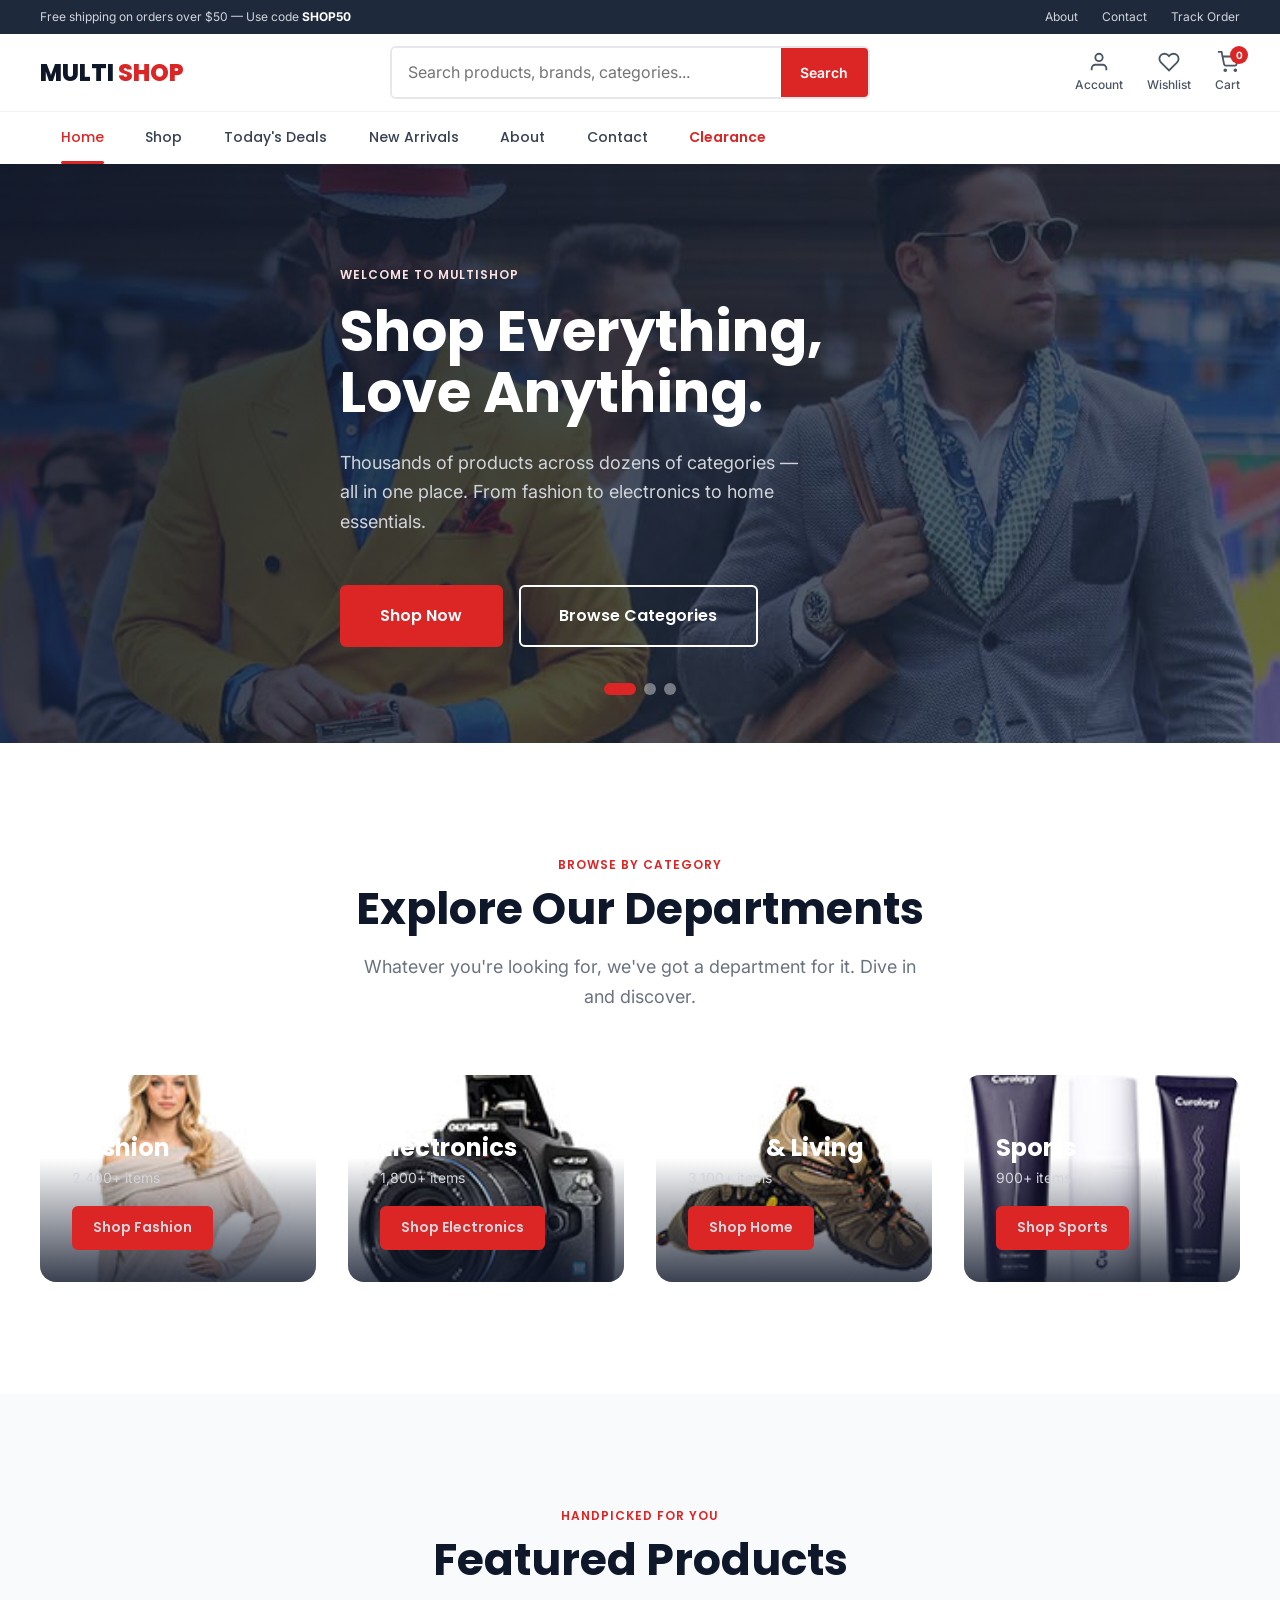
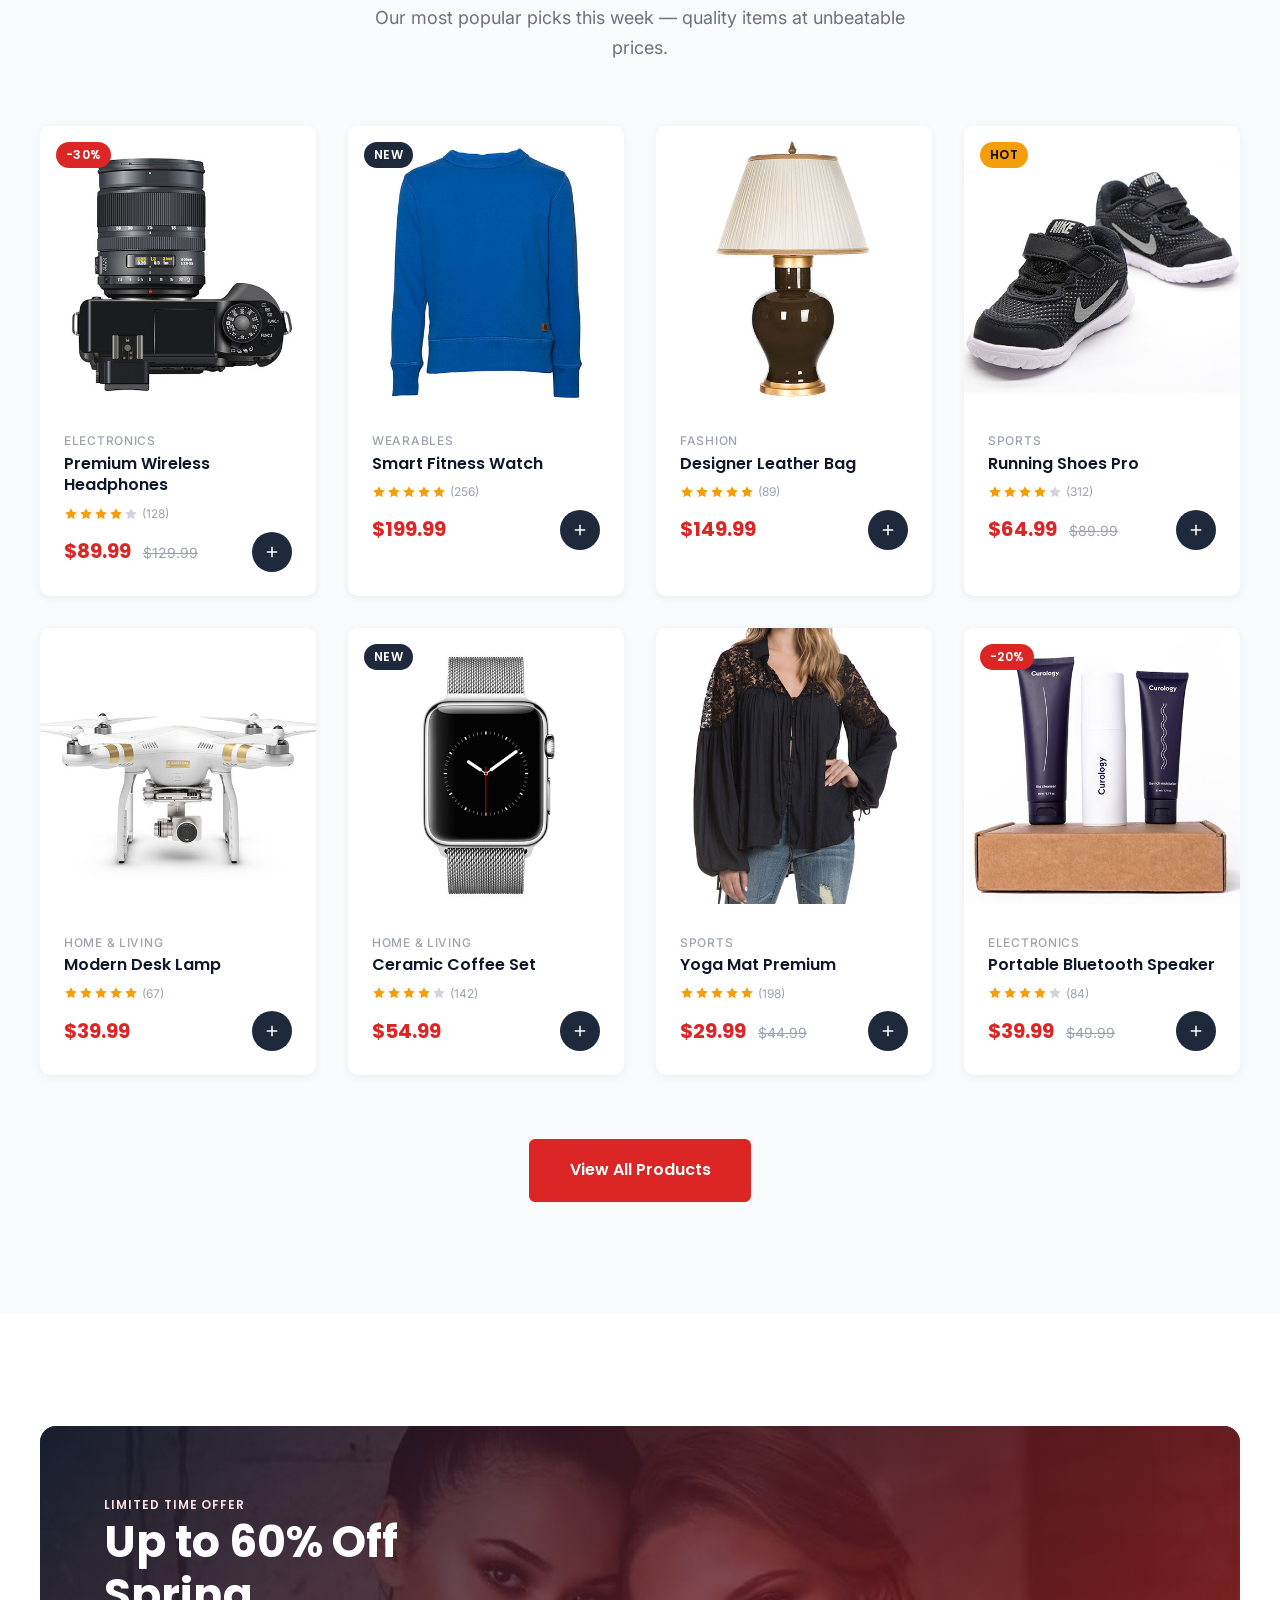
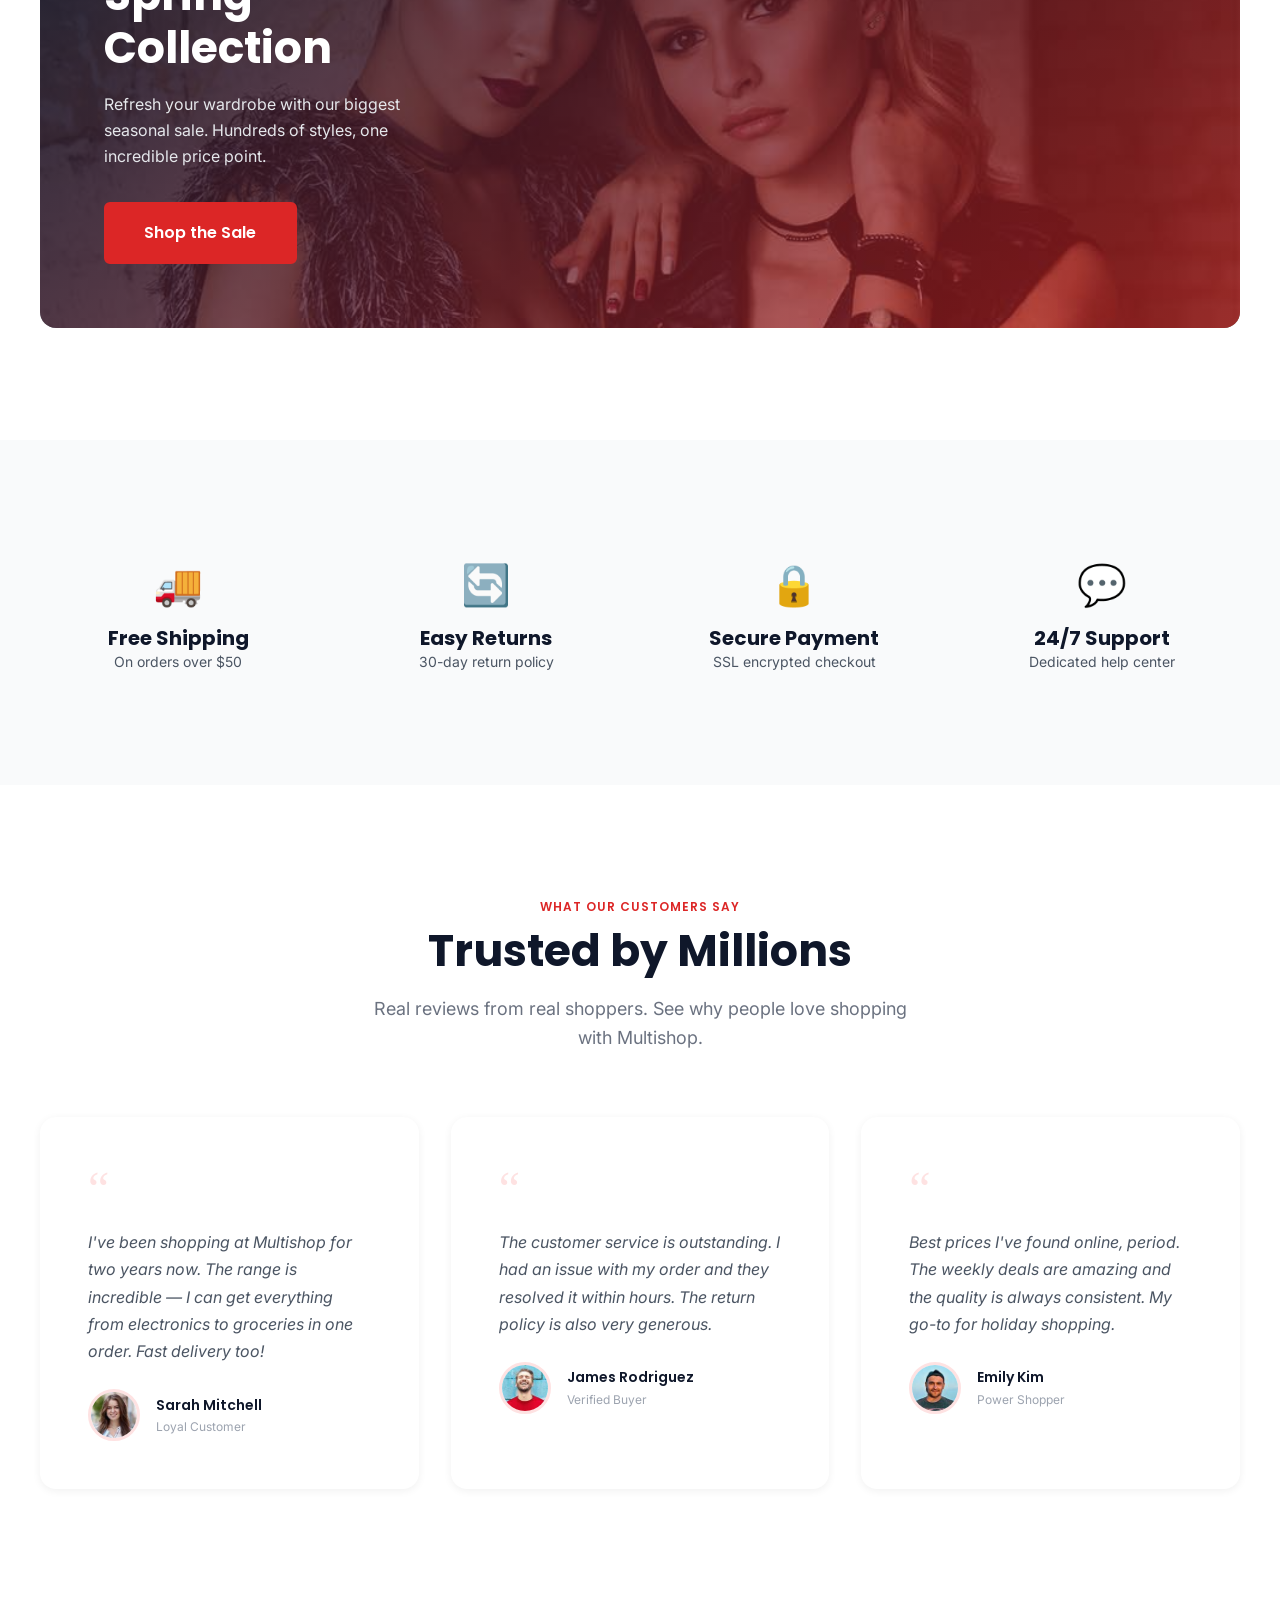
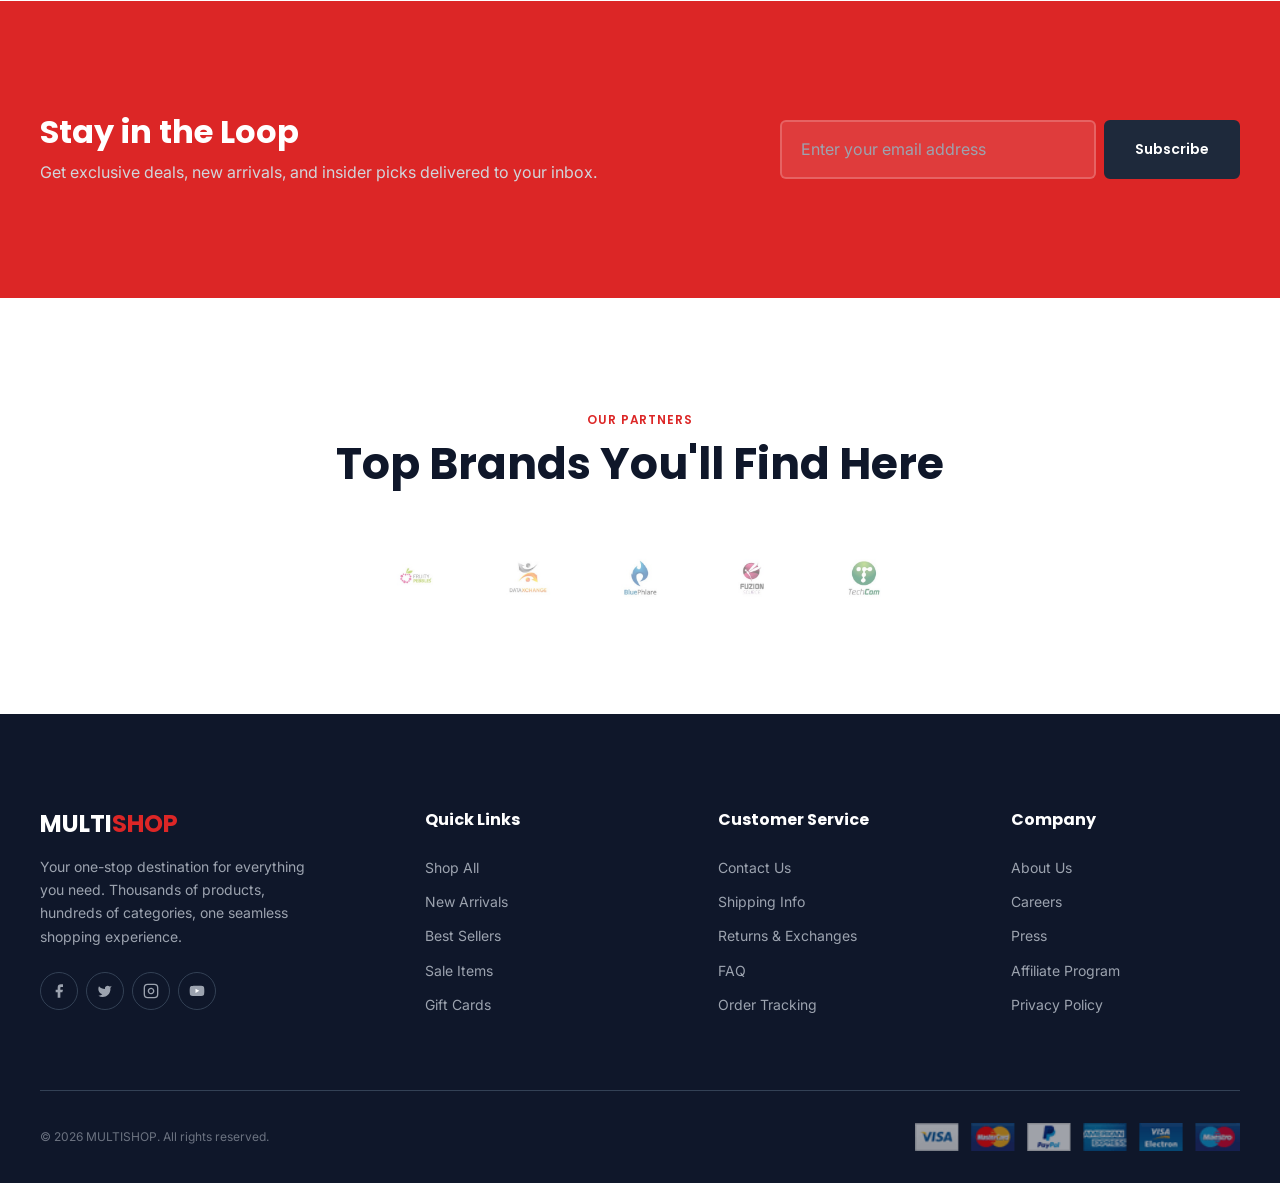
==== index.html @ 2b7fffec "Initial redesign: Multi Store Version: v1.0.0 Folder: multi-store-html-template" ====
<!DOCTYPE html>
<html lang="en">
<head>
  <meta charset="UTF-8">
  <meta name="viewport" content="width=device-width, initial-scale=1.0">
  <meta name="description" content="MULTISHOP — Multi-category online store. Shop everything from fashion to electronics to home goods. Free shipping on orders over $50.">
  <title>MULTISHOP — Shop Everything, Love Anything</title>
  <link rel="stylesheet" href="assets/css/style.css">
</head>
<body>

<!-- ==================== HEADER ==================== -->
<header class="header">
  <div class="header__top">
    <div class="container">
      <span>Free shipping on orders over $50 &mdash; Use code <strong style="color:#fff">SHOP50</strong></span>
      <div class="header__top-links">
        <a href="about.html">About</a>
        <a href="contact.html">Contact</a>
        <a href="#">Track Order</a>
      </div>
    </div>
  </div>
  <div class="header__main">
    <div class="container">
      <button class="navbar__toggle" aria-label="Toggle navigation">
        <span></span><span></span><span></span>
      </button>
      <a href="index.html" class="header__logo">MULTI<span>SHOP</span></a>
      <form class="header__search" action="#" method="get" role="search">
        <input type="search" placeholder="Search products, brands, categories..." aria-label="Search">
        <button type="submit">Search</button>
      </form>
      <div class="header__actions">
        <a href="#" class="header__action" aria-label="Account">
          <svg viewBox="0 0 24 24" fill="none" stroke="currentColor" stroke-width="2"><path d="M20 21v-2a4 4 0 0 0-4-4H8a4 4 0 0 0-4 4v2"/><circle cx="12" cy="7" r="4"/></svg>
          <span>Account</span>
        </a>
        <a href="#" class="header__action" aria-label="Wishlist">
          <svg viewBox="0 0 24 24" fill="none" stroke="currentColor" stroke-width="2"><path d="M20.84 4.61a5.5 5.5 0 0 0-7.78 0L12 5.67l-1.06-1.06a5.5 5.5 0 0 0-7.78 7.78l1.06 1.06L12 21.23l7.78-7.78 1.06-1.06a5.5 5.5 0 0 0 0-7.78z"/></svg>
          <span>Wishlist</span>
        </a>
        <a href="#" class="header__action header__action--cart" aria-label="Cart">
          <svg viewBox="0 0 24 24" fill="none" stroke="currentColor" stroke-width="2"><circle cx="9" cy="21" r="1"/><circle cx="20" cy="21" r="1"/><path d="M1 1h4l2.68 13.39a2 2 0 0 0 2 1.61h9.72a2 2 0 0 0 2-1.61L23 6H6"/></svg>
          <span class="header__cart-count">0</span>
          <span>Cart</span>
        </a>
      </div>
    </div>
  </div>
  <nav class="navbar" aria-label="Main navigation">
    <div class="container">
      <a href="index.html" class="navbar__link active">Home</a>
      <a href="shop.html" class="navbar__link">Shop</a>
      <a href="shop.html" class="navbar__link" data-filter="deals">Today's Deals</a>
      <a href="shop.html" class="navbar__link" data-filter="new">New Arrivals</a>
      <a href="about.html" class="navbar__link">About</a>
      <a href="contact.html" class="navbar__link">Contact</a>
      <a href="#" class="navbar__link navbar__link--highlight">Clearance</a>
    </div>
  </nav>
</header>

<!-- ==================== HERO ==================== -->
<section class="hero">
  <!-- Slide 1 -->
  <div class="hero__slide">
    <div class="hero__bg" style="background-image:url('assets/img/carousel-1.jpg')"></div>
    <div class="hero__overlay"></div>
    <div class="hero__content container">
      <span class="label">Welcome to Multishop</span>
      <h1>Shop Everything,<br>Love Anything.</h1>
      <p>Thousands of products across dozens of categories — all in one place. From fashion to electronics to home essentials.</p>
      <div class="hero__btns">
        <a href="shop.html" class="btn btn--primary btn--lg">Shop Now</a>
        <a href="#categories" class="btn btn--outline btn--lg">Browse Categories</a>
      </div>
    </div>
  </div>
  <!-- Slide 2 -->
  <div class="hero__slide" style="display:none">
    <div class="hero__bg" style="background-image:url('assets/img/carousel-2.jpg')"></div>
    <div class="hero__overlay"></div>
    <div class="hero__content container">
      <span class="label">New Season Arrivals</span>
      <h1>Up to 50% Off<br>Top Brands</h1>
      <p>Discover incredible deals on thousands of items. Limited time — don't miss out.</p>
      <div class="hero__btns">
        <a href="shop.html" class="btn btn--primary btn--lg">Shop the Sale</a>
        <a href="shop.html" class="btn btn--outline btn--lg">All Deals</a>
      </div>
    </div>
  </div>
  <!-- Slide 3 -->
  <div class="hero__slide" style="display:none">
    <div class="hero__bg" style="background-image:url('assets/img/carousel-3.jpg')"></div>
    <div class="hero__overlay"></div>
    <div class="hero__content container">
      <span class="label">Everyday Low Prices</span>
      <h1>Quality You Trust,<br>Prices You'll Love</h1>
      <p>From groceries to gadgets — we've got everything your family needs, at prices that make sense.</p>
      <div class="hero__btns">
        <a href="shop.html" class="btn btn--primary btn--lg">Explore All</a>
        <a href="#featured" class="btn btn--outline btn--lg">Featured Picks</a>
      </div>
    </div>
  </div>
  <div class="hero__indicators">
    <button class="hero__dot active" aria-label="Slide 1"></button>
    <button class="hero__dot" aria-label="Slide 2"></button>
    <button class="hero__dot" aria-label="Slide 3"></button>
  </div>
</section>

<!-- ==================== CATEGORIES ==================== -->
<section class="section" id="categories">
  <div class="container">
    <div class="section-title reveal">
      <span class="label">Browse by Category</span>
      <h2>Explore Our Departments</h2>
      <p>Whatever you're looking for, we've got a department for it. Dive in and discover.</p>
    </div>
    <div class="grid grid-4 reveal-stagger">
      <a href="shop.html" class="category-card reveal">
        <img src="assets/img/cat-1.jpg" alt="Fashion & Apparel" loading="lazy">
        <div class="category-card__overlay">
          <h3>Fashion</h3>
          <span>2,400+ items</span>
          <span class="btn btn--sm btn--primary">Shop Fashion</span>
        </div>
      </a>
      <a href="shop.html" class="category-card reveal">
        <img src="assets/img/cat-2.jpg" alt="Electronics & Gadgets" loading="lazy">
        <div class="category-card__overlay">
          <h3>Electronics</h3>
          <span>1,800+ items</span>
          <span class="btn btn--sm btn--primary">Shop Electronics</span>
        </div>
      </a>
      <a href="shop.html" class="category-card reveal">
        <img src="assets/img/cat-3.jpg" alt="Home & Living" loading="lazy">
        <div class="category-card__overlay">
          <h3>Home & Living</h3>
          <span>3,100+ items</span>
          <span class="btn btn--sm btn--primary">Shop Home</span>
        </div>
      </a>
      <a href="shop.html" class="category-card reveal">
        <img src="assets/img/cat-4.jpg" alt="Sports & Outdoors" loading="lazy">
        <div class="category-card__overlay">
          <h3>Sports</h3>
          <span>900+ items</span>
          <span class="btn btn--sm btn--primary">Shop Sports</span>
        </div>
      </a>
    </div>
  </div>
</section>

<!-- ==================== FEATURED PRODUCTS ==================== -->
<section class="section section--gray" id="featured">
  <div class="container">
    <div class="section-title reveal">
      <span class="label">Handpicked for You</span>
      <h2>Featured Products</h2>
      <p>Our most popular picks this week — quality items at unbeatable prices.</p>
    </div>
    <div class="grid grid-4 reveal-stagger">

      <!-- Product 1 -->
      <div class="product-card reveal">
        <div class="product-card__img">
          <img src="assets/img/product-1.jpg" alt="Premium Wireless Headphones" loading="lazy">
          <div class="product-card__badges">
            <span class="badge badge--sale">-30%</span>
          </div>
          <div class="product-card__actions">
            <button class="product-card__action-btn" aria-label="Add to wishlist">
              <svg viewBox="0 0 24 24" fill="none" stroke="currentColor" stroke-width="2"><path d="M20.84 4.61a5.5 5.5 0 0 0-7.78 0L12 5.67l-1.06-1.06a5.5 5.5 0 0 0-7.78 7.78l1.06 1.06L12 21.23l7.78-7.78 1.06-1.06a5.5 5.5 0 0 0 0-7.78z"/></svg>
            </button>
            <button class="product-card__action-btn" aria-label="Quick view">
              <svg viewBox="0 0 24 24" fill="none" stroke="currentColor" stroke-width="2"><path d="M1 12s4-8 11-8 11 8 11 8-4 8-11 8-11-8-11-8z"/><circle cx="12" cy="12" r="3"/></svg>
            </button>
          </div>
        </div>
        <div class="product-card__body">
          <span class="product-card__category">Electronics</span>
          <h5 class="product-card__title">Premium Wireless Headphones</h5>
          <div class="product-card__rating">
            <div class="product-card__stars">
              <svg viewBox="0 0 24 24"><polygon points="12 2 15.09 8.26 22 9.27 17 14.14 18.18 21.02 12 17.77 5.82 21.02 7 14.14 2 9.27 8.91 8.26 12 2"/></svg>
              <svg viewBox="0 0 24 24"><polygon points="12 2 15.09 8.26 22 9.27 17 14.14 18.18 21.02 12 17.77 5.82 21.02 7 14.14 2 9.27 8.91 8.26 12 2"/></svg>
              <svg viewBox="0 0 24 24"><polygon points="12 2 15.09 8.26 22 9.27 17 14.14 18.18 21.02 12 17.77 5.82 21.02 7 14.14 2 9.27 8.91 8.26 12 2"/></svg>
              <svg viewBox="0 0 24 24"><polygon points="12 2 15.09 8.26 22 9.27 17 14.14 18.18 21.02 12 17.77 5.82 21.02 7 14.14 2 9.27 8.91 8.26 12 2"/></svg>
              <svg class="empty" viewBox="0 0 24 24"><polygon points="12 2 15.09 8.26 22 9.27 17 14.14 18.18 21.02 12 17.77 5.82 21.02 7 14.14 2 9.27 8.91 8.26 12 2"/></svg>
            </div>
            <span class="product-card__review-count">(128)</span>
          </div>
          <div class="product-card__footer">
            <div>
              <span class="product-card__price">$89.99</span>
              <span class="product-card__price--old">$129.99</span>
            </div>
            <button class="product-card__add-btn" data-add aria-label="Add to cart">
              <svg viewBox="0 0 24 24" fill="none" stroke="currentColor" stroke-width="2"><line x1="12" y1="5" x2="12" y2="19"/><line x1="5" y1="12" x2="19" y2="12"/></svg>
            </button>
          </div>
        </div>
      </div>

      <!-- Product 2 -->
      <div class="product-card reveal">
        <div class="product-card__img">
          <img src="assets/img/product-2.jpg" alt="Smart Fitness Watch" loading="lazy">
          <div class="product-card__badges">
            <span class="badge badge--new">New</span>
          </div>
          <div class="product-card__actions">
            <button class="product-card__action-btn" aria-label="Add to wishlist">
              <svg viewBox="0 0 24 24" fill="none" stroke="currentColor" stroke-width="2"><path d="M20.84 4.61a5.5 5.5 0 0 0-7.78 0L12 5.67l-1.06-1.06a5.5 5.5 0 0 0-7.78 7.78l1.06 1.06L12 21.23l7.78-7.78 1.06-1.06a5.5 5.5 0 0 0 0-7.78z"/></svg>
            </button>
            <button class="product-card__action-btn" aria-label="Quick view">
              <svg viewBox="0 0 24 24" fill="none" stroke="currentColor" stroke-width="2"><path d="M1 12s4-8 11-8 11 8 11 8-4 8-11 8-11-8-11-8z"/><circle cx="12" cy="12" r="3"/></svg>
            </button>
          </div>
        </div>
        <div class="product-card__body">
          <span class="product-card__category">Wearables</span>
          <h5 class="product-card__title">Smart Fitness Watch</h5>
          <div class="product-card__rating">
            <div class="product-card__stars">
              <svg viewBox="0 0 24 24"><polygon points="12 2 15.09 8.26 22 9.27 17 14.14 18.18 21.02 12 17.77 5.82 21.02 7 14.14 2 9.27 8.91 8.26 12 2"/></svg>
              <svg viewBox="0 0 24 24"><polygon points="12 2 15.09 8.26 22 9.27 17 14.14 18.18 21.02 12 17.77 5.82 21.02 7 14.14 2 9.27 8.91 8.26 12 2"/></svg>
              <svg viewBox="0 0 24 24"><polygon points="12 2 15.09 8.26 22 9.27 17 14.14 18.18 21.02 12 17.77 5.82 21.02 7 14.14 2 9.27 8.91 8.26 12 2"/></svg>
              <svg viewBox="0 0 24 24"><polygon points="12 2 15.09 8.26 22 9.27 17 14.14 18.18 21.02 12 17.77 5.82 21.02 7 14.14 2 9.27 8.91 8.26 12 2"/></svg>
              <svg viewBox="0 0 24 24"><polygon points="12 2 15.09 8.26 22 9.27 17 14.14 18.18 21.02 12 17.77 5.82 21.02 7 14.14 2 9.27 8.91 8.26 12 2"/></svg>
            </div>
            <span class="product-card__review-count">(256)</span>
          </div>
          <div class="product-card__footer">
            <span class="product-card__price">$199.99</span>
            <button class="product-card__add-btn" data-add aria-label="Add to cart">
              <svg viewBox="0 0 24 24" fill="none" stroke="currentColor" stroke-width="2"><line x1="12" y1="5" x2="12" y2="19"/><line x1="5" y1="12" x2="19" y2="12"/></svg>
            </button>
          </div>
        </div>
      </div>

      <!-- Product 3 -->
      <div class="product-card reveal">
        <div class="product-card__img">
          <img src="assets/img/product-3.jpg" alt="Designer Leather Bag" loading="lazy">
          <div class="product-card__actions">
            <button class="product-card__action-btn" aria-label="Add to wishlist">
              <svg viewBox="0 0 24 24" fill="none" stroke="currentColor" stroke-width="2"><path d="M20.84 4.61a5.5 5.5 0 0 0-7.78 0L12 5.67l-1.06-1.06a5.5 5.5 0 0 0-7.78 7.78l1.06 1.06L12 21.23l7.78-7.78 1.06-1.06a5.5 5.5 0 0 0 0-7.78z"/></svg>
            </button>
            <button class="product-card__action-btn" aria-label="Quick view">
              <svg viewBox="0 0 24 24" fill="none" stroke="currentColor" stroke-width="2"><path d="M1 12s4-8 11-8 11 8 11 8-4 8-11 8-11-8-11-8z"/><circle cx="12" cy="12" r="3"/></svg>
            </button>
          </div>
        </div>
        <div class="product-card__body">
          <span class="product-card__category">Fashion</span>
          <h5 class="product-card__title">Designer Leather Bag</h5>
          <div class="product-card__rating">
            <div class="product-card__stars">
              <svg viewBox="0 0 24 24"><polygon points="12 2 15.09 8.26 22 9.27 17 14.14 18.18 21.02 12 17.77 5.82 21.02 7 14.14 2 9.27 8.91 8.26 12 2"/></svg>
              <svg viewBox="0 0 24 24"><polygon points="12 2 15.09 8.26 22 9.27 17 14.14 18.18 21.02 12 17.77 5.82 21.02 7 14.14 2 9.27 8.91 8.26 12 2"/></svg>
              <svg viewBox="0 0 24 24"><polygon points="12 2 15.09 8.26 22 9.27 17 14.14 18.18 21.02 12 17.77 5.82 21.02 7 14.14 2 9.27 8.91 8.26 12 2"/></svg>
              <svg viewBox="0 0 24 24"><polygon points="12 2 15.09 8.26 22 9.27 17 14.14 18.18 21.02 12 17.77 5.82 21.02 7 14.14 2 9.27 8.91 8.26 12 2"/></svg>
              <svg viewBox="0 0 24 24"><polygon points="12 2 15.09 8.26 22 9.27 17 14.14 18.18 21.02 12 17.77 5.82 21.02 7 14.14 2 9.27 8.91 8.26 12 2"/></svg>
            </div>
            <span class="product-card__review-count">(89)</span>
          </div>
          <div class="product-card__footer">
            <span class="product-card__price">$149.99</span>
            <button class="product-card__add-btn" data-add aria-label="Add to cart">
              <svg viewBox="0 0 24 24" fill="none" stroke="currentColor" stroke-width="2"><line x1="12" y1="5" x2="12" y2="19"/><line x1="5" y1="12" x2="19" y2="12"/></svg>
            </button>
          </div>
        </div>
      </div>

      <!-- Product 4 -->
      <div class="product-card reveal">
        <div class="product-card__img">
          <img src="assets/img/product-4.jpg" alt="Running Shoes Pro" loading="lazy">
          <div class="product-card__badges">
            <span class="badge badge--hot">Hot</span>
          </div>
          <div class="product-card__actions">
            <button class="product-card__action-btn" aria-label="Add to wishlist">
              <svg viewBox="0 0 24 24" fill="none" stroke="currentColor" stroke-width="2"><path d="M20.84 4.61a5.5 5.5 0 0 0-7.78 0L12 5.67l-1.06-1.06a5.5 5.5 0 0 0-7.78 7.78l1.06 1.06L12 21.23l7.78-7.78 1.06-1.06a5.5 5.5 0 0 0 0-7.78z"/></svg>
            </button>
            <button class="product-card__action-btn" aria-label="Quick view">
              <svg viewBox="0 0 24 24" fill="none" stroke="currentColor" stroke-width="2"><path d="M1 12s4-8 11-8 11 8 11 8-4 8-11 8-11-8-11-8z"/><circle cx="12" cy="12" r="3"/></svg>
            </button>
          </div>
        </div>
        <div class="product-card__body">
          <span class="product-card__category">Sports</span>
          <h5 class="product-card__title">Running Shoes Pro</h5>
          <div class="product-card__rating">
            <div class="product-card__stars">
              <svg viewBox="0 0 24 24"><polygon points="12 2 15.09 8.26 22 9.27 17 14.14 18.18 21.02 12 17.77 5.82 21.02 7 14.14 2 9.27 8.91 8.26 12 2"/></svg>
              <svg viewBox="0 0 24 24"><polygon points="12 2 15.09 8.26 22 9.27 17 14.14 18.18 21.02 12 17.77 5.82 21.02 7 14.14 2 9.27 8.91 8.26 12 2"/></svg>
              <svg viewBox="0 0 24 24"><polygon points="12 2 15.09 8.26 22 9.27 17 14.14 18.18 21.02 12 17.77 5.82 21.02 7 14.14 2 9.27 8.91 8.26 12 2"/></svg>
              <svg viewBox="0 0 24 24"><polygon points="12 2 15.09 8.26 22 9.27 17 14.14 18.18 21.02 12 17.77 5.82 21.02 7 14.14 2 9.27 8.91 8.26 12 2"/></svg>
              <svg class="empty" viewBox="0 0 24 24"><polygon points="12 2 15.09 8.26 22 9.27 17 14.14 18.18 21.02 12 17.77 5.82 21.02 7 14.14 2 9.27 8.91 8.26 12 2"/></svg>
            </div>
            <span class="product-card__review-count">(312)</span>
          </div>
          <div class="product-card__footer">
            <div>
              <span class="product-card__price">$64.99</span>
              <span class="product-card__price--old">$89.99</span>
            </div>
            <button class="product-card__add-btn" data-add aria-label="Add to cart">
              <svg viewBox="0 0 24 24" fill="none" stroke="currentColor" stroke-width="2"><line x1="12" y1="5" x2="12" y2="19"/><line x1="5" y1="12" x2="19" y2="12"/></svg>
            </button>
          </div>
        </div>
      </div>

    </div>

    <!-- Extra row of products -->
    <div class="grid grid-4 reveal-stagger mt-2">

      <!-- Product 5 -->
      <div class="product-card reveal">
        <div class="product-card__img">
          <img src="assets/img/product-5.jpg" alt="Modern Desk Lamp" loading="lazy">
          <div class="product-card__actions">
            <button class="product-card__action-btn" aria-label="Add to wishlist">
              <svg viewBox="0 0 24 24" fill="none" stroke="currentColor" stroke-width="2"><path d="M20.84 4.61a5.5 5.5 0 0 0-7.78 0L12 5.67l-1.06-1.06a5.5 5.5 0 0 0-7.78 7.78l1.06 1.06L12 21.23l7.78-7.78 1.06-1.06a5.5 5.5 0 0 0 0-7.78z"/></svg>
            </button>
            <button class="product-card__action-btn" aria-label="Quick view">
              <svg viewBox="0 0 24 24" fill="none" stroke="currentColor" stroke-width="2"><path d="M1 12s4-8 11-8 11 8 11 8-4 8-11 8-11-8-11-8z"/><circle cx="12" cy="12" r="3"/></svg>
            </button>
          </div>
        </div>
        <div class="product-card__body">
          <span class="product-card__category">Home & Living</span>
          <h5 class="product-card__title">Modern Desk Lamp</h5>
          <div class="product-card__rating">
            <div class="product-card__stars">
              <svg viewBox="0 0 24 24"><polygon points="12 2 15.09 8.26 22 9.27 17 14.14 18.18 21.02 12 17.77 5.82 21.02 7 14.14 2 9.27 8.91 8.26 12 2"/></svg>
              <svg viewBox="0 0 24 24"><polygon points="12 2 15.09 8.26 22 9.27 17 14.14 18.18 21.02 12 17.77 5.82 21.02 7 14.14 2 9.27 8.91 8.26 12 2"/></svg>
              <svg viewBox="0 0 24 24"><polygon points="12 2 15.09 8.26 22 9.27 17 14.14 18.18 21.02 12 17.77 5.82 21.02 7 14.14 2 9.27 8.91 8.26 12 2"/></svg>
              <svg viewBox="0 0 24 24"><polygon points="12 2 15.09 8.26 22 9.27 17 14.14 18.18 21.02 12 17.77 5.82 21.02 7 14.14 2 9.27 8.91 8.26 12 2"/></svg>
              <svg viewBox="0 0 24 24"><polygon points="12 2 15.09 8.26 22 9.27 17 14.14 18.18 21.02 12 17.77 5.82 21.02 7 14.14 2 9.27 8.91 8.26 12 2"/></svg>
            </div>
            <span class="product-card__review-count">(67)</span>
          </div>
          <div class="product-card__footer">
            <span class="product-card__price">$39.99</span>
            <button class="product-card__add-btn" data-add aria-label="Add to cart">
              <svg viewBox="0 0 24 24" fill="none" stroke="currentColor" stroke-width="2"><line x1="12" y1="5" x2="12" y2="19"/><line x1="5" y1="12" x2="19" y2="12"/></svg>
            </button>
          </div>
        </div>
      </div>

      <!-- Product 6 -->
      <div class="product-card reveal">
        <div class="product-card__img">
          <img src="assets/img/product-6.jpg" alt="Ceramic Coffee Set" loading="lazy">
          <div class="product-card__badges">
            <span class="badge badge--new">New</span>
          </div>
          <div class="product-card__actions">
            <button class="product-card__action-btn" aria-label="Add to wishlist">
              <svg viewBox="0 0 24 24" fill="none" stroke="currentColor" stroke-width="2"><path d="M20.84 4.61a5.5 5.5 0 0 0-7.78 0L12 5.67l-1.06-1.06a5.5 5.5 0 0 0-7.78 7.78l1.06 1.06L12 21.23l7.78-7.78 1.06-1.06a5.5 5.5 0 0 0 0-7.78z"/></svg>
            </button>
            <button class="product-card__action-btn" aria-label="Quick view">
              <svg viewBox="0 0 24 24" fill="none" stroke="currentColor" stroke-width="2"><path d="M1 12s4-8 11-8 11 8 11 8-4 8-11 8-11-8-11-8z"/><circle cx="12" cy="12" r="3"/></svg>
            </button>
          </div>
        </div>
        <div class="product-card__body">
          <span class="product-card__category">Home & Living</span>
          <h5 class="product-card__title">Ceramic Coffee Set</h5>
          <div class="product-card__rating">
            <div class="product-card__stars">
              <svg viewBox="0 0 24 24"><polygon points="12 2 15.09 8.26 22 9.27 17 14.14 18.18 21.02 12 17.77 5.82 21.02 7 14.14 2 9.27 8.91 8.26 12 2"/></svg>
              <svg viewBox="0 0 24 24"><polygon points="12 2 15.09 8.26 22 9.27 17 14.14 18.18 21.02 12 17.77 5.82 21.02 7 14.14 2 9.27 8.91 8.26 12 2"/></svg>
              <svg viewBox="0 0 24 24"><polygon points="12 2 15.09 8.26 22 9.27 17 14.14 18.18 21.02 12 17.77 5.82 21.02 7 14.14 2 9.27 8.91 8.26 12 2"/></svg>
              <svg viewBox="0 0 24 24"><polygon points="12 2 15.09 8.26 22 9.27 17 14.14 18.18 21.02 12 17.77 5.82 21.02 7 14.14 2 9.27 8.91 8.26 12 2"/></svg>
              <svg class="empty" viewBox="0 0 24 24"><polygon points="12 2 15.09 8.26 22 9.27 17 14.14 18.18 21.02 12 17.77 5.82 21.02 7 14.14 2 9.27 8.91 8.26 12 2"/></svg>
            </div>
            <span class="product-card__review-count">(142)</span>
          </div>
          <div class="product-card__footer">
            <span class="product-card__price">$54.99</span>
            <button class="product-card__add-btn" data-add aria-label="Add to cart">
              <svg viewBox="0 0 24 24" fill="none" stroke="currentColor" stroke-width="2"><line x1="12" y1="5" x2="12" y2="19"/><line x1="5" y1="12" x2="19" y2="12"/></svg>
            </button>
          </div>
        </div>
      </div>

      <!-- Product 7 -->
      <div class="product-card reveal">
        <div class="product-card__img">
          <img src="assets/img/product-7.jpg" alt="Yoga Mat Premium" loading="lazy">
          <div class="product-card__actions">
            <button class="product-card__action-btn" aria-label="Add to wishlist">
              <svg viewBox="0 0 24 24" fill="none" stroke="currentColor" stroke-width="2"><path d="M20.84 4.61a5.5 5.5 0 0 0-7.78 0L12 5.67l-1.06-1.06a5.5 5.5 0 0 0-7.78 7.78l1.06 1.06L12 21.23l7.78-7.78 1.06-1.06a5.5 5.5 0 0 0 0-7.78z"/></svg>
            </button>
            <button class="product-card__action-btn" aria-label="Quick view">
              <svg viewBox="0 0 24 24" fill="none" stroke="currentColor" stroke-width="2"><path d="M1 12s4-8 11-8 11 8 11 8-4 8-11 8-11-8-11-8z"/><circle cx="12" cy="12" r="3"/></svg>
            </button>
          </div>
        </div>
        <div class="product-card__body">
          <span class="product-card__category">Sports</span>
          <h5 class="product-card__title">Yoga Mat Premium</h5>
          <div class="product-card__rating">
            <div class="product-card__stars">
              <svg viewBox="0 0 24 24"><polygon points="12 2 15.09 8.26 22 9.27 17 14.14 18.18 21.02 12 17.77 5.82 21.02 7 14.14 2 9.27 8.91 8.26 12 2"/></svg>
              <svg viewBox="0 0 24 24"><polygon points="12 2 15.09 8.26 22 9.27 17 14.14 18.18 21.02 12 17.77 5.82 21.02 7 14.14 2 9.27 8.91 8.26 12 2"/></svg>
              <svg viewBox="0 0 24 24"><polygon points="12 2 15.09 8.26 22 9.27 17 14.14 18.18 21.02 12 17.77 5.82 21.02 7 14.14 2 9.27 8.91 8.26 12 2"/></svg>
              <svg viewBox="0 0 24 24"><polygon points="12 2 15.09 8.26 22 9.27 17 14.14 18.18 21.02 12 17.77 5.82 21.02 7 14.14 2 9.27 8.91 8.26 12 2"/></svg>
              <svg viewBox="0 0 24 24"><polygon points="12 2 15.09 8.26 22 9.27 17 14.14 18.18 21.02 12 17.77 5.82 21.02 7 14.14 2 9.27 8.91 8.26 12 2"/></svg>
            </div>
            <span class="product-card__review-count">(198)</span>
          </div>
          <div class="product-card__footer">
            <div>
              <span class="product-card__price">$29.99</span>
              <span class="product-card__price--old">$44.99</span>
            </div>
            <button class="product-card__add-btn" data-add aria-label="Add to cart">
              <svg viewBox="0 0 24 24" fill="none" stroke="currentColor" stroke-width="2"><line x1="12" y1="5" x2="12" y2="19"/><line x1="5" y1="12" x2="19" y2="12"/></svg>
            </button>
          </div>
        </div>
      </div>

      <!-- Product 8 -->
      <div class="product-card reveal">
        <div class="product-card__img">
          <img src="assets/img/product-8.jpg" alt="Portable Bluetooth Speaker" loading="lazy">
          <div class="product-card__badges">
            <span class="badge badge--sale">-20%</span>
          </div>
          <div class="product-card__actions">
            <button class="product-card__action-btn" aria-label="Add to wishlist">
              <svg viewBox="0 0 24 24" fill="none" stroke="currentColor" stroke-width="2"><path d="M20.84 4.61a5.5 5.5 0 0 0-7.78 0L12 5.67l-1.06-1.06a5.5 5.5 0 0 0-7.78 7.78l1.06 1.06L12 21.23l7.78-7.78 1.06-1.06a5.5 5.5 0 0 0 0-7.78z"/></svg>
            </button>
            <button class="product-card__action-btn" aria-label="Quick view">
              <svg viewBox="0 0 24 24" fill="none" stroke="currentColor" stroke-width="2"><path d="M1 12s4-8 11-8 11 8 11 8-4 8-11 8-11-8-11-8z"/><circle cx="12" cy="12" r="3"/></svg>
            </button>
          </div>
        </div>
        <div class="product-card__body">
          <span class="product-card__category">Electronics</span>
          <h5 class="product-card__title">Portable Bluetooth Speaker</h5>
          <div class="product-card__rating">
            <div class="product-card__stars">
              <svg viewBox="0 0 24 24"><polygon points="12 2 15.09 8.26 22 9.27 17 14.14 18.18 21.02 12 17.77 5.82 21.02 7 14.14 2 9.27 8.91 8.26 12 2"/></svg>
              <svg viewBox="0 0 24 24"><polygon points="12 2 15.09 8.26 22 9.27 17 14.14 18.18 21.02 12 17.77 5.82 21.02 7 14.14 2 9.27 8.91 8.26 12 2"/></svg>
              <svg viewBox="0 0 24 24"><polygon points="12 2 15.09 8.26 22 9.27 17 14.14 18.18 21.02 12 17.77 5.82 21.02 7 14.14 2 9.27 8.91 8.26 12 2"/></svg>
              <svg viewBox="0 0 24 24"><polygon points="12 2 15.09 8.26 22 9.27 17 14.14 18.18 21.02 12 17.77 5.82 21.02 7 14.14 2 9.27 8.91 8.26 12 2"/></svg>
              <svg class="empty" viewBox="0 0 24 24"><polygon points="12 2 15.09 8.26 22 9.27 17 14.14 18.18 21.02 12 17.77 5.82 21.02 7 14.14 2 9.27 8.91 8.26 12 2"/></svg>
            </div>
            <span class="product-card__review-count">(84)</span>
          </div>
          <div class="product-card__footer">
            <div>
              <span class="product-card__price">$39.99</span>
              <span class="product-card__price--old">$49.99</span>
            </div>
            <button class="product-card__add-btn" data-add aria-label="Add to cart">
              <svg viewBox="0 0 24 24" fill="none" stroke="currentColor" stroke-width="2"><line x1="12" y1="5" x2="12" y2="19"/><line x1="5" y1="12" x2="19" y2="12"/></svg>
            </button>
          </div>
        </div>
      </div>

    </div>

    <div class="text-center mt-3">
      <a href="shop.html" class="btn btn--primary btn--lg">View All Products</a>
    </div>
  </div>
</section>

<!-- ==================== OFFER BANNER ==================== -->
<section class="section">
  <div class="container">
    <div class="offer-banner reveal">
      <div class="offer-banner__bg" style="background-image:url('assets/img/offer-1.jpg')"></div>
      <div style="position:absolute;inset:0;background:linear-gradient(135deg,rgba(15,23,42,0.88),rgba(220,38,38,0.6))"></div>
      <div class="offer-banner__content">
        <span class="label" style="color:#FEE2E2">Limited Time Offer</span>
        <h2>Up to 60% Off<br>Spring Collection</h2>
        <p>Refresh your wardrobe with our biggest seasonal sale. Hundreds of styles, one incredible price point.</p>
        <a href="shop.html" class="btn btn--primary btn--lg">Shop the Sale</a>
      </div>
    </div>
  </div>
</section>

<!-- ==================== TRUST BAR ==================== -->
<section class="section section--gray">
  <div class="container">
    <div class="grid grid-4 reveal-stagger" style="text-align:center">
      <div class="reveal">
        <div style="font-size:2.5rem;margin-bottom:0.5rem">&#128666;</div>
        <h5>Free Shipping</h5>
        <p style="font-size:var(--text-sm);margin:0">On orders over $50</p>
      </div>
      <div class="reveal">
        <div style="font-size:2.5rem;margin-bottom:0.5rem">&#128260;</div>
        <h5>Easy Returns</h5>
        <p style="font-size:var(--text-sm);margin:0">30-day return policy</p>
      </div>
      <div class="reveal">
        <div style="font-size:2.5rem;margin-bottom:0.5rem">&#128274;</div>
        <h5>Secure Payment</h5>
        <p style="font-size:var(--text-sm);margin:0">SSL encrypted checkout</p>
      </div>
      <div class="reveal">
        <div style="font-size:2.5rem;margin-bottom:0.5rem">&#128172;</div>
        <h5>24/7 Support</h5>
        <p style="font-size:var(--text-sm);margin:0">Dedicated help center</p>
      </div>
    </div>
  </div>
</section>

<!-- ==================== TESTIMONIALS ==================== -->
<section class="section" id="testimonials">
  <div class="container">
    <div class="section-title reveal">
      <span class="label">What Our Customers Say</span>
      <h2>Trusted by Millions</h2>
      <p>Real reviews from real shoppers. See why people love shopping with Multishop.</p>
    </div>
    <div class="grid grid-3 reveal-stagger">

      <div class="testimonial-card reveal">
        <div class="testimonial-card__quote">&ldquo;</div>
        <p class="testimonial-card__text">I've been shopping at Multishop for two years now. The range is incredible — I can get everything from electronics to groceries in one order. Fast delivery too!</p>
        <div class="testimonial-card__author">
          <img src="assets/img/testimonial-1.jpg" alt="Sarah M." class="testimonial-card__avatar" loading="lazy">
          <div>
            <div class="testimonial-card__name">Sarah Mitchell</div>
            <div class="testimonial-card__role">Loyal Customer</div>
          </div>
        </div>
      </div>

      <div class="testimonial-card reveal">
        <div class="testimonial-card__quote">&ldquo;</div>
        <p class="testimonial-card__text">The customer service is outstanding. I had an issue with my order and they resolved it within hours. The return policy is also very generous.</p>
        <div class="testimonial-card__author">
          <img src="assets/img/testimonial-2.jpg" alt="James R." class="testimonial-card__avatar" loading="lazy">
          <div>
            <div class="testimonial-card__name">James Rodriguez</div>
            <div class="testimonial-card__role">Verified Buyer</div>
          </div>
        </div>
      </div>

      <div class="testimonial-card reveal">
        <div class="testimonial-card__quote">&ldquo;</div>
        <p class="testimonial-card__text">Best prices I've found online, period. The weekly deals are amazing and the quality is always consistent. My go-to for holiday shopping.</p>
        <div class="testimonial-card__author">
          <img src="assets/img/testimonial-3.jpg" alt="Emily K." class="testimonial-card__avatar" loading="lazy">
          <div>
            <div class="testimonial-card__name">Emily Kim</div>
            <div class="testimonial-card__role">Power Shopper</div>
          </div>
        </div>
      </div>

    </div>
  </div>
</section>

<!-- ==================== NEWSLETTER ==================== -->
<section class="section--red section newsletter">
  <div class="container">
    <div class="newsletter__inner reveal">
      <div class="newsletter__text">
        <h3>Stay in the Loop</h3>
        <p>Get exclusive deals, new arrivals, and insider picks delivered to your inbox.</p>
      </div>
      <form class="newsletter__form" data-form>
        <input type="email" placeholder="Enter your email address" required aria-label="Email address">
        <button type="submit" class="btn btn--navy">Subscribe</button>
      </form>
    </div>
  </div>
</section>

<!-- ==================== VENDORS ==================== -->
<section class="section">
  <div class="container">
    <div class="section-title reveal">
      <span class="label">Our Partners</span>
      <h2>Top Brands You'll Find Here</h2>
    </div>
    <div class="reveal" style="display:flex;align-items:center;justify-content:center;gap:var(--space-3xl);flex-wrap:wrap;opacity:0.5">
      <img src="assets/img/vendor-1.jpg" alt="Brand partner" style="height:48px;object-fit:contain;border-radius:var(--radius-sm)">
      <img src="assets/img/vendor-2.jpg" alt="Brand partner" style="height:48px;object-fit:contain;border-radius:var(--radius-sm)">
      <img src="assets/img/vendor-3.jpg" alt="Brand partner" style="height:48px;object-fit:contain;border-radius:var(--radius-sm)">
      <img src="assets/img/vendor-4.jpg" alt="Brand partner" style="height:48px;object-fit:contain;border-radius:var(--radius-sm)">
      <img src="assets/img/vendor-5.jpg" alt="Brand partner" style="height:48px;object-fit:contain;border-radius:var(--radius-sm)">
    </div>
  </div>
</section>

<!-- ==================== FOOTER ==================== -->
<footer class="footer">
  <div class="container">
    <div class="footer__grid">
      <div class="footer__brand">
        <h3>MULTI<span>SHOP</span></h3>
        <p>Your one-stop destination for everything you need. Thousands of products, hundreds of categories, one seamless shopping experience.</p>
        <div class="footer__social">
          <a href="#" aria-label="Facebook"><svg viewBox="0 0 24 24" fill="currentColor"><path d="M18 2h-3a5 5 0 0 0-5 5v3H7v4h3v8h4v-8h3l1-4h-4V7a1 1 0 0 1 1-1h3z"/></svg></a>
          <a href="#" aria-label="Twitter"><svg viewBox="0 0 24 24" fill="currentColor"><path d="M22 4s-.7 2.1-2 3.4c1.6 10-9.4 17.3-18 11.6 2.2.1 4.4-.6 6-2C3 15.5.5 9.6 3 5c2.2 2.6 5.6 4.1 9 4-.9-4.2 4-6.6 7-3.8 1.1 0 3-1.2 3-1.2z"/></svg></a>
          <a href="#" aria-label="Instagram"><svg viewBox="0 0 24 24" fill="none" stroke="currentColor" stroke-width="2"><rect x="2" y="2" width="20" height="20" rx="5" ry="5"/><path d="M16 11.37A4 4 0 1 1 12.63 8 4 4 0 0 1 16 11.37z"/><line x1="17.5" y1="6.5" x2="17.51" y2="6.5"/></svg></a>
          <a href="#" aria-label="YouTube"><svg viewBox="0 0 24 24" fill="currentColor"><path d="M22.54 6.42a2.78 2.78 0 0 0-1.94-2C18.88 4 12 4 12 4s-6.88 0-8.6.46a2.78 2.78 0 0 0-1.94 2A29 29 0 0 0 1 11.75a29 29 0 0 0 .46 5.33A2.78 2.78 0 0 0 3.4 19.1c1.72.46 8.6.46 8.6.46s6.88 0 8.6-.46a2.78 2.78 0 0 0 1.94-2 29 29 0 0 0 .46-5.25 29 29 0 0 0-.46-5.43z"/><polygon points="9.75 15.02 15.5 11.75 9.75 8.48 9.75 15.02" fill="white"/></svg></a>
        </div>
      </div>
      <div class="footer__col">
        <h4>Quick Links</h4>
        <ul>
          <li><a href="shop.html">Shop All</a></li>
          <li><a href="#">New Arrivals</a></li>
          <li><a href="#">Best Sellers</a></li>
          <li><a href="#">Sale Items</a></li>
          <li><a href="#">Gift Cards</a></li>
        </ul>
      </div>
      <div class="footer__col">
        <h4>Customer Service</h4>
        <ul>
          <li><a href="contact.html">Contact Us</a></li>
          <li><a href="#">Shipping Info</a></li>
          <li><a href="#">Returns & Exchanges</a></li>
          <li><a href="#">FAQ</a></li>
          <li><a href="#">Order Tracking</a></li>
        </ul>
      </div>
      <div class="footer__col">
        <h4>Company</h4>
        <ul>
          <li><a href="about.html">About Us</a></li>
          <li><a href="#">Careers</a></li>
          <li><a href="#">Press</a></li>
          <li><a href="#">Affiliate Program</a></li>
          <li><a href="#">Privacy Policy</a></li>
        </ul>
      </div>
    </div>
    <div class="footer__bottom">
      <p>&copy; <span data-year></span> MULTISHOP. All rights reserved.</p>
      <div class="footer__payments">
        <img src="assets/img/payments.png" alt="Accepted payment methods">
      </div>
    </div>
  </div>
</footer>

<script src="assets/js/main.js"></script>
</body>
</html>
---- assets/css/style.css ----
/* ================================================
   MULTISHOP — Multi-Category E-Commerce Store
   Design System & Component Library
   ================================================ */

@import url('https://fonts.googleapis.com/css2?family=Poppins:wght@400;500;600;700;800;900&family=Inter:wght@300;400;500;600;700&display=swap');

/* ---------- DESIGN TOKENS ---------- */
:root {
  /* Brand Colors */
  --red: #DC2626;
  --red-dark: #B91C1C;
  --red-light: #FEE2E2;
  --navy: #1E293B;
  --navy-dark: #0F172A;
  --navy-light: #334155;
  --white: #FFFFFF;
  --gray-50: #F9FAFB;
  --gray-100: #F3F4F6;
  --gray-200: #E5E7EB;
  --gray-300: #D1D5DB;
  --gray-400: #9CA3AF;
  --gray-500: #6B7280;
  --gray-600: #4B5563;
  --gray-700: #374151;
  --gray-800: #1F2937;
  --gray-900: #111827;
  --black: #000000;
  --success: #16A34A;
  --success-bg: #F0FDF4;
  --warning: #F59E0B;
  --error: #DC2626;

  /* Typography */
  --font-heading: 'Poppins', -apple-system, BlinkMacSystemFont, sans-serif;
  --font-body: 'Inter', -apple-system, BlinkMacSystemFont, sans-serif;

  /* Font Sizes (clamp-based fluid scale) */
  --text-xs: clamp(0.7rem, 0.65rem + 0.25vw, 0.75rem);
  --text-sm: clamp(0.8rem, 0.75rem + 0.25vw, 0.875rem);
  --text-base: clamp(0.9rem, 0.85rem + 0.25vw, 1rem);
  --text-lg: clamp(1rem, 0.9rem + 0.5vw, 1.125rem);
  --text-xl: clamp(1.1rem, 1rem + 0.5vw, 1.25rem);
  --text-2xl: clamp(1.3rem, 1.1rem + 1vw, 1.5rem);
  --text-3xl: clamp(1.6rem, 1.3rem + 1.5vw, 2rem);
  --text-4xl: clamp(2rem, 1.5rem + 2.5vw, 2.75rem);
  --text-5xl: clamp(2.5rem, 1.8rem + 3.5vw, 3.5rem);

  /* Font Weights */
  --fw-regular: 400;
  --fw-medium: 500;
  --fw-semibold: 600;
  --fw-bold: 700;
  --fw-extrabold: 800;

  /* Spacing */
  --space-xs: 0.25rem;
  --space-sm: 0.5rem;
  --space-md: 1rem;
  --space-lg: 1.5rem;
  --space-xl: 2rem;
  --space-2xl: 3rem;
  --space-3xl: 4rem;
  --space-4xl: 6rem;
  --space-section: clamp(4rem, 3rem + 5vw, 7rem);

  /* Layout */
  --container: 1200px;
  --container-sm: 960px;
  --container-xs: 720px;
  --radius-sm: 6px;
  --radius-md: 10px;
  --radius-lg: 16px;
  --radius-xl: 24px;
  --radius-full: 9999px;

  /* Shadows */
  --shadow-sm: 0 1px 3px rgba(0,0,0,0.06), 0 1px 2px rgba(0,0,0,0.04);
  --shadow-md: 0 4px 12px rgba(0,0,0,0.07), 0 2px 4px rgba(0,0,0,0.04);
  --shadow-lg: 0 10px 30px rgba(0,0,0,0.09), 0 4px 8px rgba(0,0,0,0.04);
  --shadow-xl: 0 20px 50px rgba(0,0,0,0.12);
  --shadow-card: 0 2px 8px rgba(0,0,0,0.06);
  --shadow-card-hover: 0 8px 24px rgba(0,0,0,0.12);

  /* Transitions */
  --ease: cubic-bezier(0.4, 0, 0.2, 1);
  --ease-spring: cubic-bezier(0.34, 1.56, 0.64, 1);
  --duration-fast: 150ms;
  --duration-normal: 250ms;
  --duration-slow: 400ms;

  /* Z-index scale */
  --z-base: 1;
  --z-dropdown: 100;
  --z-sticky: 200;
  --z-nav: 500;
  --z-modal: 1000;
}

/* ---------- RESET & BASE ---------- */
*,
*::before,
*::after {
  box-sizing: border-box;
  margin: 0;
  padding: 0;
}

html {
  scroll-behavior: smooth;
  -webkit-text-size-adjust: 100%;
  text-size-adjust: 100%;
}

body {
  font-family: var(--font-body);
  font-size: var(--text-base);
  line-height: 1.65;
  color: var(--gray-800);
  background: var(--white);
  -webkit-font-smoothing: antialiased;
  -moz-osx-font-smoothing: grayscale;
  overflow-x: hidden;
}

img {
  max-width: 100%;
  height: auto;
  display: block;
}

a {
  color: inherit;
  text-decoration: none;
}

ul, ol {
  list-style: none;
}

button {
  font: inherit;
  cursor: pointer;
  border: none;
  background: none;
}

input, textarea, select {
  font: inherit;
  border: 1px solid var(--gray-200);
  border-radius: var(--radius-sm);
  padding: 0.75rem 1rem;
  width: 100%;
  background: var(--white);
  transition: border-color var(--duration-normal) var(--ease);
}

input:focus, textarea:focus, select:focus {
  outline: none;
  border-color: var(--red);
  box-shadow: 0 0 0 3px var(--red-light);
}

/* ---------- TYPOGRAPHY ---------- */
h1, h2, h3, h4, h5, h6 {
  font-family: var(--font-heading);
  font-weight: var(--fw-bold);
  line-height: 1.2;
  color: var(--navy-dark);
}

h1 { font-size: var(--text-5xl); }
h2 { font-size: var(--text-4xl); }
h3 { font-size: var(--text-3xl); }
h4 { font-size: var(--text-2xl); }
h5 { font-size: var(--text-xl); }
h6 { font-size: var(--text-lg); }

p {
  margin-bottom: var(--space-md);
  color: var(--gray-600);
}

.label {
  display: inline-block;
  font-family: var(--font-heading);
  font-size: var(--text-xs);
  font-weight: var(--fw-semibold);
  text-transform: uppercase;
  letter-spacing: 0.08em;
  color: var(--red);
}

.section-title {
  text-align: center;
  margin-bottom: var(--space-3xl);
}

.section-title .label {
  margin-bottom: var(--space-sm);
  display: block;
}

.section-title h2 {
  margin-bottom: var(--space-md);
}

.section-title p {
  max-width: 560px;
  margin-inline: auto;
  color: var(--gray-500);
  font-size: var(--text-lg);
}

/* ---------- LAYOUT ---------- */
.container {
  width: min(100% - 2rem, var(--container));
  margin-inline: auto;
}

.container--sm {
  max-width: var(--container-sm);
}

.container--xs {
  max-width: var(--container-xs);
}

.grid {
  display: grid;
  gap: var(--space-xl);
}

.grid-2 { grid-template-columns: repeat(2, 1fr); }
.grid-3 { grid-template-columns: repeat(3, 1fr); }
.grid-4 { grid-template-columns: repeat(4, 1fr); }

.flex-center {
  display: flex;
  align-items: center;
  justify-content: center;
}

.flex-between {
  display: flex;
  align-items: center;
  justify-content: space-between;
}

.section {
  padding: var(--space-section) 0;
}

.section--gray {
  background: var(--gray-50);
}

.section--navy {
  background: var(--navy);
  color: var(--white);
}

.section--navy h2,
.section--navy h3,
.section--navy h4 {
  color: var(--white);
}

.section--navy p {
  color: var(--gray-300);
}

.section--red {
  background: var(--red);
  color: var(--white);
}

.section--red h2,
.section--red h3 {
  color: var(--white);
}

/* ---------- BUTTONS ---------- */
.btn {
  display: inline-flex;
  align-items: center;
  justify-content: center;
  gap: var(--space-sm);
  font-family: var(--font-heading);
  font-size: var(--text-sm);
  font-weight: var(--fw-semibold);
  padding: 0.8rem 1.8rem;
  border-radius: var(--radius-sm);
  transition: all var(--duration-normal) var(--ease);
  white-space: nowrap;
  border: 2px solid transparent;
}

.btn--primary {
  background: var(--red);
  color: var(--white);
  border-color: var(--red);
}

.btn--primary:hover {
  background: var(--red-dark);
  border-color: var(--red-dark);
  transform: translateY(-2px);
  box-shadow: 0 6px 20px rgba(220, 38, 38, 0.35);
}

.btn--outline {
  background: transparent;
  color: var(--white);
  border-color: var(--white);
}

.btn--outline:hover {
  background: var(--white);
  color: var(--navy);
  transform: translateY(-2px);
}

.btn--navy {
  background: var(--navy);
  color: var(--white);
  border-color: var(--navy);
}

.btn--navy:hover {
  background: var(--navy-dark);
  border-color: var(--navy-dark);
  transform: translateY(-2px);
}

.btn--ghost {
  background: transparent;
  color: var(--red);
  border-color: var(--gray-200);
}

.btn--ghost:hover {
  border-color: var(--red);
  background: var(--red-light);
}

.btn--sm {
  padding: 0.55rem 1.2rem;
  font-size: var(--text-xs);
}

.btn--lg {
  padding: 1rem 2.4rem;
  font-size: var(--text-base);
}

.btn--full {
  width: 100%;
}

/* ---------- BADGES & TAGS ---------- */
.badge {
  display: inline-block;
  padding: 0.2rem 0.6rem;
  font-family: var(--font-heading);
  font-size: var(--text-xs);
  font-weight: var(--fw-semibold);
  border-radius: var(--radius-full);
  text-transform: uppercase;
  letter-spacing: 0.04em;
}

.badge--sale {
  background: var(--red);
  color: var(--white);
}

.badge--new {
  background: var(--navy);
  color: var(--white);
}

.badge--hot {
  background: var(--warning);
  color: var(--black);
}

/* ---------- HEADER / NAVBAR ---------- */
.header {
  position: sticky;
  top: 0;
  z-index: var(--z-nav);
  background: var(--white);
  box-shadow: var(--shadow-sm);
}

.header__top {
  background: var(--navy);
  color: var(--gray-300);
  font-size: var(--text-xs);
  padding: 0.45rem 0;
}

.header__top .container {
  display: flex;
  align-items: center;
  justify-content: space-between;
}

.header__top a {
  color: var(--gray-300);
  transition: color var(--duration-fast) var(--ease);
}

.header__top a:hover {
  color: var(--white);
}

.header__top-links {
  display: flex;
  gap: var(--space-lg);
}

.header__main {
  padding: 0.75rem 0;
}

.header__main .container {
  display: flex;
  align-items: center;
  justify-content: space-between;
  gap: var(--space-xl);
}

.header__logo {
  font-family: var(--font-heading);
  font-size: var(--text-2xl);
  font-weight: var(--fw-extrabold);
  color: var(--navy-dark);
  display: flex;
  align-items: center;
  gap: var(--space-xs);
}

.header__logo span {
  color: var(--red);
}

.header__search {
  flex: 1;
  max-width: 480px;
  display: flex;
  border: 2px solid var(--gray-200);
  border-radius: var(--radius-sm);
  overflow: hidden;
  transition: border-color var(--duration-normal) var(--ease);
}

.header__search:focus-within {
  border-color: var(--red);
}

.header__search input {
  border: none;
  border-radius: 0;
  padding: 0.7rem 1rem;
  flex: 1;
}

.header__search input:focus {
  box-shadow: none;
}

.header__search button {
  background: var(--red);
  color: var(--white);
  padding: 0.7rem 1.2rem;
  font-size: var(--text-sm);
  font-weight: var(--fw-semibold);
  transition: background var(--duration-fast) var(--ease);
}

.header__search button:hover {
  background: var(--red-dark);
}

.header__actions {
  display: flex;
  align-items: center;
  gap: var(--space-lg);
}

.header__action {
  display: flex;
  flex-direction: column;
  align-items: center;
  gap: 2px;
  color: var(--gray-600);
  font-size: var(--text-xs);
  font-weight: var(--fw-medium);
  transition: color var(--duration-fast) var(--ease);
  position: relative;
}

.header__action:hover {
  color: var(--red);
}

.header__action svg {
  width: 22px;
  height: 22px;
}

.header__cart-count {
  position: absolute;
  top: -5px;
  right: -8px;
  background: var(--red);
  color: var(--white);
  font-size: 10px;
  font-weight: var(--fw-bold);
  width: 18px;
  height: 18px;
  border-radius: var(--radius-full);
  display: flex;
  align-items: center;
  justify-content: center;
  line-height: 1;
}

/* Navbar */
.navbar {
  background: var(--white);
  border-top: 1px solid var(--gray-100);
}

.navbar .container {
  display: flex;
  align-items: center;
  gap: 0;
}

.navbar__link {
  font-family: var(--font-heading);
  font-size: var(--text-sm);
  font-weight: var(--fw-medium);
  color: var(--gray-700);
  padding: 0.9rem 1.3rem;
  position: relative;
  transition: color var(--duration-fast) var(--ease);
}

.navbar__link::after {
  content: '';
  position: absolute;
  bottom: 0;
  left: 1.3rem;
  right: 1.3rem;
  height: 3px;
  background: var(--red);
  border-radius: var(--radius-full);
  transform: scaleX(0);
  transition: transform var(--duration-normal) var(--ease);
}

.navbar__link:hover,
.navbar__link.active {
  color: var(--red);
}

.navbar__link:hover::after,
.navbar__link.active::after {
  transform: scaleX(1);
}

.navbar__link--highlight {
  color: var(--red);
  font-weight: var(--fw-semibold);
}

.navbar__toggle {
  display: none;
  width: 36px;
  height: 36px;
  flex-direction: column;
  align-items: center;
  justify-content: center;
  gap: 5px;
}

.navbar__toggle span {
  display: block;
  width: 22px;
  height: 2px;
  background: var(--navy-dark);
  border-radius: 2px;
  transition: all var(--duration-normal) var(--ease);
}

/* ---------- HERO ---------- */
.hero {
  position: relative;
  overflow: hidden;
  background: var(--navy);
}

.hero__slide {
  position: relative;
  min-height: 540px;
  display: flex;
  align-items: center;
}

.hero__bg {
  position: absolute;
  inset: 0;
  background-size: cover;
  background-position: center;
  opacity: 0.55;
}

.hero__overlay {
  position: absolute;
  inset: 0;
  background: linear-gradient(135deg, rgba(15,23,42,0.85) 0%, rgba(30,41,59,0.4) 100%);
}

.hero__content {
  position: relative;
  z-index: 2;
  max-width: 600px;
  padding: var(--space-4xl) 0;
}

.hero__content .label {
  color: var(--red-light);
  margin-bottom: var(--space-md);
  display: inline-block;
}

.hero__content h1 {
  color: var(--white);
  margin-bottom: var(--space-lg);
  line-height: 1.1;
}

.hero__content p {
  color: var(--gray-300);
  font-size: var(--text-lg);
  margin-bottom: var(--space-2xl);
  max-width: 460px;
}

.hero__btns {
  display: flex;
  gap: var(--space-md);
  flex-wrap: wrap;
}

.hero__indicators {
  position: absolute;
  bottom: var(--space-2xl);
  left: 50%;
  transform: translateX(-50%);
  display: flex;
  gap: var(--space-sm);
  z-index: 3;
}

.hero__dot {
  width: 12px;
  height: 12px;
  border-radius: var(--radius-full);
  background: rgba(255,255,255,0.4);
  border: none;
  cursor: pointer;
  transition: all var(--duration-normal) var(--ease);
}

.hero__dot.active {
  background: var(--red);
  width: 32px;
}

/* ---------- CATEGORIES ---------- */
.category-card {
  position: relative;
  border-radius: var(--radius-lg);
  overflow: hidden;
  aspect-ratio: 4/3;
  cursor: pointer;
}

.category-card img {
  width: 100%;
  height: 100%;
  object-fit: cover;
  transition: transform var(--duration-slow) var(--ease);
}

.category-card:hover img {
  transform: scale(1.08);
}

.category-card__overlay {
  position: absolute;
  inset: 0;
  background: linear-gradient(to top, rgba(15,23,42,0.82) 0%, transparent 60%);
  display: flex;
  flex-direction: column;
  justify-content: flex-end;
  padding: var(--space-xl);
}

.category-card__overlay h3 {
  color: var(--white);
  font-size: var(--text-2xl);
  margin-bottom: var(--space-xs);
}

.category-card__overlay span {
  color: var(--gray-300);
  font-size: var(--text-sm);
}

.category-card__overlay .btn {
  margin-top: var(--space-md);
  align-self: flex-start;
}

/* ---------- PRODUCT CARDS ---------- */
.product-card {
  background: var(--white);
  border-radius: var(--radius-md);
  overflow: hidden;
  box-shadow: var(--shadow-card);
  transition: all var(--duration-normal) var(--ease);
  position: relative;
}

.product-card:hover {
  box-shadow: var(--shadow-card-hover);
  transform: translateY(-4px);
}

.product-card__img {
  position: relative;
  aspect-ratio: 1;
  overflow: hidden;
  background: var(--gray-100);
}

.product-card__img img {
  width: 100%;
  height: 100%;
  object-fit: cover;
  transition: transform var(--duration-slow) var(--ease);
}

.product-card:hover .product-card__img img {
  transform: scale(1.06);
}

.product-card__badges {
  position: absolute;
  top: var(--space-md);
  left: var(--space-md);
  display: flex;
  flex-direction: column;
  gap: var(--space-xs);
}

.product-card__actions {
  position: absolute;
  top: var(--space-md);
  right: var(--space-md);
  display: flex;
  flex-direction: column;
  gap: var(--space-xs);
  opacity: 0;
  transform: translateX(10px);
  transition: all var(--duration-normal) var(--ease);
}

.product-card:hover .product-card__actions {
  opacity: 1;
  transform: translateX(0);
}

.product-card__action-btn {
  width: 36px;
  height: 36px;
  background: var(--white);
  border-radius: var(--radius-full);
  display: flex;
  align-items: center;
  justify-content: center;
  box-shadow: var(--shadow-md);
  transition: all var(--duration-fast) var(--ease);
}

.product-card__action-btn:hover {
  background: var(--red);
  color: var(--white);
}

.product-card__action-btn svg {
  width: 16px;
  height: 16px;
}

.product-card__body {
  padding: var(--space-lg);
}

.product-card__category {
  font-size: var(--text-xs);
  text-transform: uppercase;
  letter-spacing: 0.06em;
  color: var(--gray-400);
  font-weight: var(--fw-medium);
  margin-bottom: var(--space-xs);
}

.product-card__title {
  font-family: var(--font-heading);
  font-size: var(--text-base);
  font-weight: var(--fw-semibold);
  color: var(--navy-dark);
  margin-bottom: var(--space-sm);
  line-height: 1.35;
}

.product-card__rating {
  display: flex;
  align-items: center;
  gap: var(--space-xs);
  margin-bottom: var(--space-sm);
}

.product-card__stars {
  display: flex;
  gap: 1px;
  color: var(--warning);
}

.product-card__stars svg {
  width: 14px;
  height: 14px;
  fill: currentColor;
}

.product-card__stars svg.empty {
  fill: var(--gray-300);
}

.product-card__review-count {
  font-size: var(--text-xs);
  color: var(--gray-400);
}

.product-card__footer {
  display: flex;
  align-items: center;
  justify-content: space-between;
}

.product-card__price {
  font-family: var(--font-heading);
  font-size: var(--text-xl);
  font-weight: var(--fw-bold);
  color: var(--red);
}

.product-card__price--old {
  font-size: var(--text-sm);
  color: var(--gray-400);
  text-decoration: line-through;
  font-weight: var(--fw-regular);
  margin-left: var(--space-sm);
}

.product-card__add-btn {
  width: 40px;
  height: 40px;
  background: var(--navy);
  color: var(--white);
  border-radius: var(--radius-full);
  display: flex;
  align-items: center;
  justify-content: center;
  transition: all var(--duration-fast) var(--ease);
}

.product-card__add-btn:hover {
  background: var(--red);
  transform: scale(1.1);
}

.product-card__add-btn svg {
  width: 18px;
  height: 18px;
}

/* ---------- FILTER TABS ---------- */
.filter-tabs {
  display: flex;
  flex-wrap: wrap;
  gap: var(--space-sm);
  margin-bottom: var(--space-2xl);
  justify-content: center;
}

.filter-tab {
  font-family: var(--font-heading);
  font-size: var(--text-sm);
  font-weight: var(--fw-medium);
  padding: 0.6rem 1.4rem;
  border-radius: var(--radius-full);
  border: 2px solid var(--gray-200);
  color: var(--gray-600);
  background: var(--white);
  transition: all var(--duration-normal) var(--ease);
}

.filter-tab:hover {
  border-color: var(--red);
  color: var(--red);
}

.filter-tab.active {
  background: var(--red);
  border-color: var(--red);
  color: var(--white);
}

/* ---------- PROMO / OFFER BANNER ---------- */
.offer-banner {
  position: relative;
  border-radius: var(--radius-lg);
  overflow: hidden;
  min-height: 320px;
  display: flex;
  align-items: center;
}

.offer-banner__bg {
  position: absolute;
  inset: 0;
  background-size: cover;
  background-position: center;
}

.offer-banner__content {
  position: relative;
  z-index: 2;
  padding: var(--space-3xl);
  max-width: 480px;
}

.offer-banner__content h2 {
  color: var(--white);
  margin-bottom: var(--space-md);
}

.offer-banner__content p {
  color: var(--gray-200);
  margin-bottom: var(--space-xl);
}

/* ---------- TESTIMONIALS ---------- */
.testimonial-card {
  background: var(--white);
  border-radius: var(--radius-lg);
  padding: var(--space-2xl);
  box-shadow: var(--shadow-card);
  position: relative;
}

.testimonial-card__quote {
  font-size: 3rem;
  color: var(--red-light);
  font-family: Georgia, serif;
  line-height: 1;
  margin-bottom: var(--space-md);
}

.testimonial-card__text {
  font-size: var(--text-base);
  color: var(--gray-600);
  line-height: 1.7;
  margin-bottom: var(--space-lg);
  font-style: italic;
}

.testimonial-card__author {
  display: flex;
  align-items: center;
  gap: var(--space-md);
}

.testimonial-card__avatar {
  width: 52px;
  height: 52px;
  border-radius: var(--radius-full);
  object-fit: cover;
  border: 3px solid var(--red-light);
}

.testimonial-card__name {
  font-family: var(--font-heading);
  font-size: var(--text-sm);
  font-weight: var(--fw-semibold);
  color: var(--navy-dark);
}

.testimonial-card__role {
  font-size: var(--text-xs);
  color: var(--gray-400);
}

/* ---------- NEWSLETTER ---------- */
.newsletter {
  position: relative;
  overflow: hidden;
}

.newsletter__inner {
  display: flex;
  align-items: center;
  justify-content: space-between;
  gap: var(--space-3xl);
  flex-wrap: wrap;
}

.newsletter__text h3 {
  color: var(--white);
  margin-bottom: var(--space-sm);
}

.newsletter__text p {
  color: var(--gray-300);
  margin: 0;
}

.newsletter__form {
  display: flex;
  gap: var(--space-sm);
  flex: 1;
  max-width: 460px;
}

.newsletter__form input {
  border: 2px solid rgba(255,255,255,0.2);
  background: rgba(255,255,255,0.1);
  color: var(--white);
  padding: 0.9rem 1.2rem;
  border-radius: var(--radius-sm);
}

.newsletter__form input::placeholder {
  color: var(--gray-400);
}

.newsletter__form input:focus {
  border-color: var(--red);
  box-shadow: 0 0 0 3px rgba(220,38,38,0.2);
}

/* ---------- FOOTER ---------- */
.footer {
  background: var(--navy-dark);
  color: var(--gray-300);
  padding: var(--space-4xl) 0 0;
}

.footer__grid {
  display: grid;
  grid-template-columns: 1.4fr repeat(3, 1fr);
  gap: var(--space-3xl);
  padding-bottom: var(--space-3xl);
  border-bottom: 1px solid var(--navy-light);
}

.footer__brand h3 {
  font-family: var(--font-heading);
  font-size: var(--text-2xl);
  color: var(--white);
  margin-bottom: var(--space-md);
}

.footer__brand h3 span {
  color: var(--red);
}

.footer__brand p {
  font-size: var(--text-sm);
  color: var(--gray-400);
  margin-bottom: var(--space-lg);
  max-width: 280px;
}

.footer__social {
  display: flex;
  gap: var(--space-sm);
}

.footer__social a {
  width: 38px;
  height: 38px;
  border-radius: var(--radius-full);
  border: 1px solid var(--navy-light);
  display: flex;
  align-items: center;
  justify-content: center;
  color: var(--gray-400);
  transition: all var(--duration-fast) var(--ease);
}

.footer__social a:hover {
  background: var(--red);
  border-color: var(--red);
  color: var(--white);
}

.footer__social a svg {
  width: 16px;
  height: 16px;
}

.footer__col h4 {
  font-family: var(--font-heading);
  font-size: var(--text-base);
  color: var(--white);
  margin-bottom: var(--space-lg);
}

.footer__col ul li {
  margin-bottom: var(--space-sm);
}

.footer__col ul li a {
  font-size: var(--text-sm);
  color: var(--gray-400);
  transition: color var(--duration-fast) var(--ease);
}

.footer__col ul li a:hover {
  color: var(--white);
}

.footer__bottom {
  padding: var(--space-xl) 0;
  display: flex;
  align-items: center;
  justify-content: space-between;
  flex-wrap: wrap;
  gap: var(--space-md);
}

.footer__bottom p {
  font-size: var(--text-xs);
  color: var(--gray-500);
  margin: 0;
}

.footer__payments img {
  height: 28px;
  opacity: 0.6;
}

/* ---------- ABOUT PAGE ---------- */
.about-hero {
  position: relative;
  min-height: 400px;
  display: flex;
  align-items: center;
  background: var(--navy);
  overflow: hidden;
}

.about-hero__bg {
  position: absolute;
  inset: 0;
  background-size: cover;
  background-position: center;
  opacity: 0.35;
}

.about-hero__content {
  position: relative;
  z-index: 2;
  text-align: center;
  width: 100%;
  padding: var(--space-4xl) 0;
}

.about-hero__content h1 {
  color: var(--white);
}

.about-hero__content p {
  color: var(--gray-300);
  max-width: 600px;
  margin-inline: auto;
}

.values-grid {
  display: grid;
  grid-template-columns: repeat(3, 1fr);
  gap: var(--space-2xl);
}

.value-card {
  text-align: center;
  padding: var(--space-2xl) var(--space-xl);
  border-radius: var(--radius-lg);
  border: 1px solid var(--gray-200);
  transition: all var(--duration-normal) var(--ease);
}

.value-card:hover {
  border-color: var(--red);
  box-shadow: var(--shadow-md);
  transform: translateY(-4px);
}

.value-card__icon {
  width: 64px;
  height: 64px;
  background: var(--red-light);
  border-radius: var(--radius-md);
  display: flex;
  align-items: center;
  justify-content: center;
  margin: 0 auto var(--space-lg);
  color: var(--red);
}

.value-card__icon svg {
  width: 28px;
  height: 28px;
}

.value-card h4 {
  margin-bottom: var(--space-sm);
}

.value-card p {
  font-size: var(--text-sm);
}

/* Team */
.team-card {
  text-align: center;
}

.team-card__img {
  width: 140px;
  height: 140px;
  border-radius: var(--radius-full);
  object-fit: cover;
  margin: 0 auto var(--space-lg);
  border: 4px solid var(--red-light);
}

.team-card h4 {
  margin-bottom: var(--space-xs);
}

.team-card span {
  font-size: var(--text-sm);
  color: var(--red);
  font-weight: var(--fw-medium);
}

/* Stats Row */
.stats-row {
  display: grid;
  grid-template-columns: repeat(4, 1fr);
  gap: var(--space-xl);
  text-align: center;
}

.stat-item h3 {
  font-size: var(--text-4xl);
  color: var(--red);
  margin-bottom: var(--space-xs);
}

.stat-item p {
  font-size: var(--text-sm);
  color: var(--gray-500);
  text-transform: uppercase;
  letter-spacing: 0.06em;
  font-weight: var(--fw-medium);
}

/* ---------- CONTACT PAGE ---------- */
.contact-grid {
  display: grid;
  grid-template-columns: 1fr 1.2fr;
  gap: var(--space-3xl);
  align-items: start;
}

.contact-info-card {
  display: flex;
  gap: var(--space-lg);
  padding: var(--space-xl);
  border-radius: var(--radius-md);
  background: var(--gray-50);
  border: 1px solid var(--gray-200);
  transition: all var(--duration-normal) var(--ease);
}

.contact-info-card:hover {
  border-color: var(--red);
  box-shadow: var(--shadow-sm);
}

.contact-info-card__icon {
  width: 52px;
  height: 52px;
  min-width: 52px;
  background: var(--red);
  color: var(--white);
  border-radius: var(--radius-md);
  display: flex;
  align-items: center;
  justify-content: center;
}

.contact-info-card__icon svg {
  width: 22px;
  height: 22px;
}

.contact-info-card h4 {
  font-size: var(--text-base);
  margin-bottom: var(--space-xs);
}

.contact-info-card p {
  font-size: var(--text-sm);
  color: var(--gray-500);
  margin: 0;
}

.contact-form {
  background: var(--white);
  border-radius: var(--radius-lg);
  padding: var(--space-2xl);
  box-shadow: var(--shadow-md);
}

.contact-form h3 {
  margin-bottom: var(--space-xl);
}

.form-row {
  display: grid;
  grid-template-columns: 1fr 1fr;
  gap: var(--space-md);
}

.form-group {
  margin-bottom: var(--space-md);
}

.form-group label {
  display: block;
  font-size: var(--text-sm);
  font-weight: var(--fw-medium);
  color: var(--gray-700);
  margin-bottom: var(--space-xs);
}

.form-group textarea {
  min-height: 140px;
  resize: vertical;
}

.form-ok, .form-err {
  display: none;
  padding: var(--space-md);
  border-radius: var(--radius-sm);
  font-size: var(--text-sm);
  margin-top: var(--space-md);
}

.form-ok {
  background: var(--success-bg);
  color: var(--success);
  border: 1px solid var(--success);
}

.form-err {
  background: var(--red-light);
  color: var(--error);
  border: 1px solid var(--error);
}

/* ---------- PAGE BREADCRUMB ---------- */
.page-hero {
  background: var(--navy);
  padding: var(--space-4xl) 0 var(--space-2xl);
  text-align: center;
}

.page-hero h1 {
  color: var(--white);
  margin-bottom: var(--space-sm);
}

.page-hero p {
  color: var(--gray-300);
}

.breadcrumb {
  display: flex;
  justify-content: center;
  gap: var(--space-sm);
  margin-top: var(--space-lg);
  font-size: var(--text-sm);
}

.breadcrumb a {
  color: var(--gray-400);
  transition: color var(--duration-fast) var(--ease);
}

.breadcrumb a:hover {
  color: var(--white);
}

.breadcrumb span {
  color: var(--gray-500);
}

.breadcrumb strong {
  color: var(--white);
}

/* ---------- REVEAL ANIMATIONS ---------- */
.reveal {
  opacity: 0;
  transform: translateY(30px);
  transition: opacity var(--duration-slow) var(--ease),
              transform var(--duration-slow) var(--ease);
}

.reveal.reveal--left {
  transform: translateX(-30px);
}

.reveal.reveal--right {
  transform: translateX(30px);
}

.reveal.reveal--scale {
  transform: scale(0.95);
}

.reveal.visible {
  opacity: 1;
  transform: translateY(0) translateX(0) scale(1);
}

/* Stagger children */
.reveal-stagger .reveal:nth-child(1) { transition-delay: 0ms; }
.reveal-stagger .reveal:nth-child(2) { transition-delay: 80ms; }
.reveal-stagger .reveal:nth-child(3) { transition-delay: 160ms; }
.reveal-stagger .reveal:nth-child(4) { transition-delay: 240ms; }
.reveal-stagger .reveal:nth-child(5) { transition-delay: 320ms; }
.reveal-stagger .reveal:nth-child(6) { transition-delay: 400ms; }
.reveal-stagger .reveal:nth-child(7) { transition-delay: 480ms; }
.reveal-stagger .reveal:nth-child(8) { transition-delay: 560ms; }
.reveal-stagger .reveal:nth-child(9) { transition-delay: 640ms; }

/* ---------- RESPONSIVE — TABLET (max-width: 980px) ---------- */
@media (max-width: 980px) {
  .grid-4 { grid-template-columns: repeat(2, 1fr); }
  .grid-3 { grid-template-columns: repeat(2, 1fr); }

  .footer__grid {
    grid-template-columns: repeat(2, 1fr);
  }

  .hero__slide {
    min-height: 440px;
  }

  .values-grid {
    grid-template-columns: repeat(2, 1fr);
  }

  .stats-row {
    grid-template-columns: repeat(2, 1fr);
    gap: var(--space-lg);
  }

  .contact-grid {
    grid-template-columns: 1fr;
  }

  .newsletter__inner {
    flex-direction: column;
    text-align: center;
  }

  .newsletter__form {
    max-width: 100%;
  }
}

/* ---------- RESPONSIVE — MOBILE (max-width: 720px) ---------- */
@media (max-width: 720px) {
  .grid-2,
  .grid-3,
  .grid-4 {
    grid-template-columns: 1fr;
  }

  .header__top { display: none; }

  .header__search { display: none; }

  .header__actions {
    gap: var(--space-md);
  }

  .navbar {
    position: fixed;
    top: 0;
    left: 0;
    right: 0;
    bottom: 0;
    background: var(--white);
    z-index: var(--z-modal);
    display: flex;
    flex-direction: column;
    padding-top: 4rem;
    transform: translateX(-100%);
    transition: transform var(--duration-normal) var(--ease);
    overflow-y: auto;
  }

  .navbar.open {
    transform: translateX(0);
  }

  .navbar .container {
    flex-direction: column;
    align-items: stretch;
    gap: 0;
  }

  .navbar__link {
    padding: 1rem 1.5rem;
    border-bottom: 1px solid var(--gray-100);
  }

  .navbar__link::after {
    display: none;
  }

  .navbar__toggle {
    display: flex;
  }

  .navbar__toggle.open span:nth-child(1) {
    transform: rotate(45deg) translate(5px, 5px);
  }

  .navbar__toggle.open span:nth-child(2) {
    opacity: 0;
  }

  .navbar__toggle.open span:nth-child(3) {
    transform: rotate(-45deg) translate(5px, -5px);
  }

  .hero__slide {
    min-height: 360px;
  }

  .hero__content {
    padding: var(--space-2xl) 0;
  }

  .hero__btns {
    flex-direction: column;
    align-items: flex-start;
  }

  .footer__grid {
    grid-template-columns: 1fr;
  }

  .footer__bottom {
    flex-direction: column;
    text-align: center;
  }

  .form-row {
    grid-template-columns: 1fr;
  }

  .offer-banner {
    min-height: 260px;
  }

  .offer-banner__content {
    padding: var(--space-xl);
  }

  .values-grid {
    grid-template-columns: 1fr;
  }

  .stats-row {
    grid-template-columns: 1fr 1fr;
  }

  .newsletter__form {
    flex-direction: column;
  }
}

/* ---------- REDUCED MOTION ---------- */
@media (prefers-reduced-motion: reduce) {
  *, *::before, *::after {
    animation-duration: 0.01ms !important;
    animation-iteration-count: 1 !important;
    transition-duration: 0.01ms !important;
    scroll-behavior: auto !important;
  }

  .reveal {
    opacity: 1;
    transform: none;
  }

  .product-card:hover,
  .category-card:hover,
  .value-card:hover {
    transform: none;
  }
}

/* ---------- UTILITY ---------- */
.visually-hidden {
  position: absolute;
  width: 1px;
  height: 1px;
  padding: 0;
  margin: -1px;
  overflow: hidden;
  clip: rect(0, 0, 0, 0);
  white-space: nowrap;
  border: 0;
}

.text-center { text-align: center; }
.text-red { color: var(--red); }
.mt-1 { margin-top: var(--space-md); }
.mt-2 { margin-top: var(--space-xl); }
.mt-3 { margin-top: var(--space-3xl); }
.mb-1 { margin-bottom: var(--space-md); }
.mb-2 { margin-bottom: var(--space-xl); }
.mb-3 { margin-bottom: var(--space-3xl); }
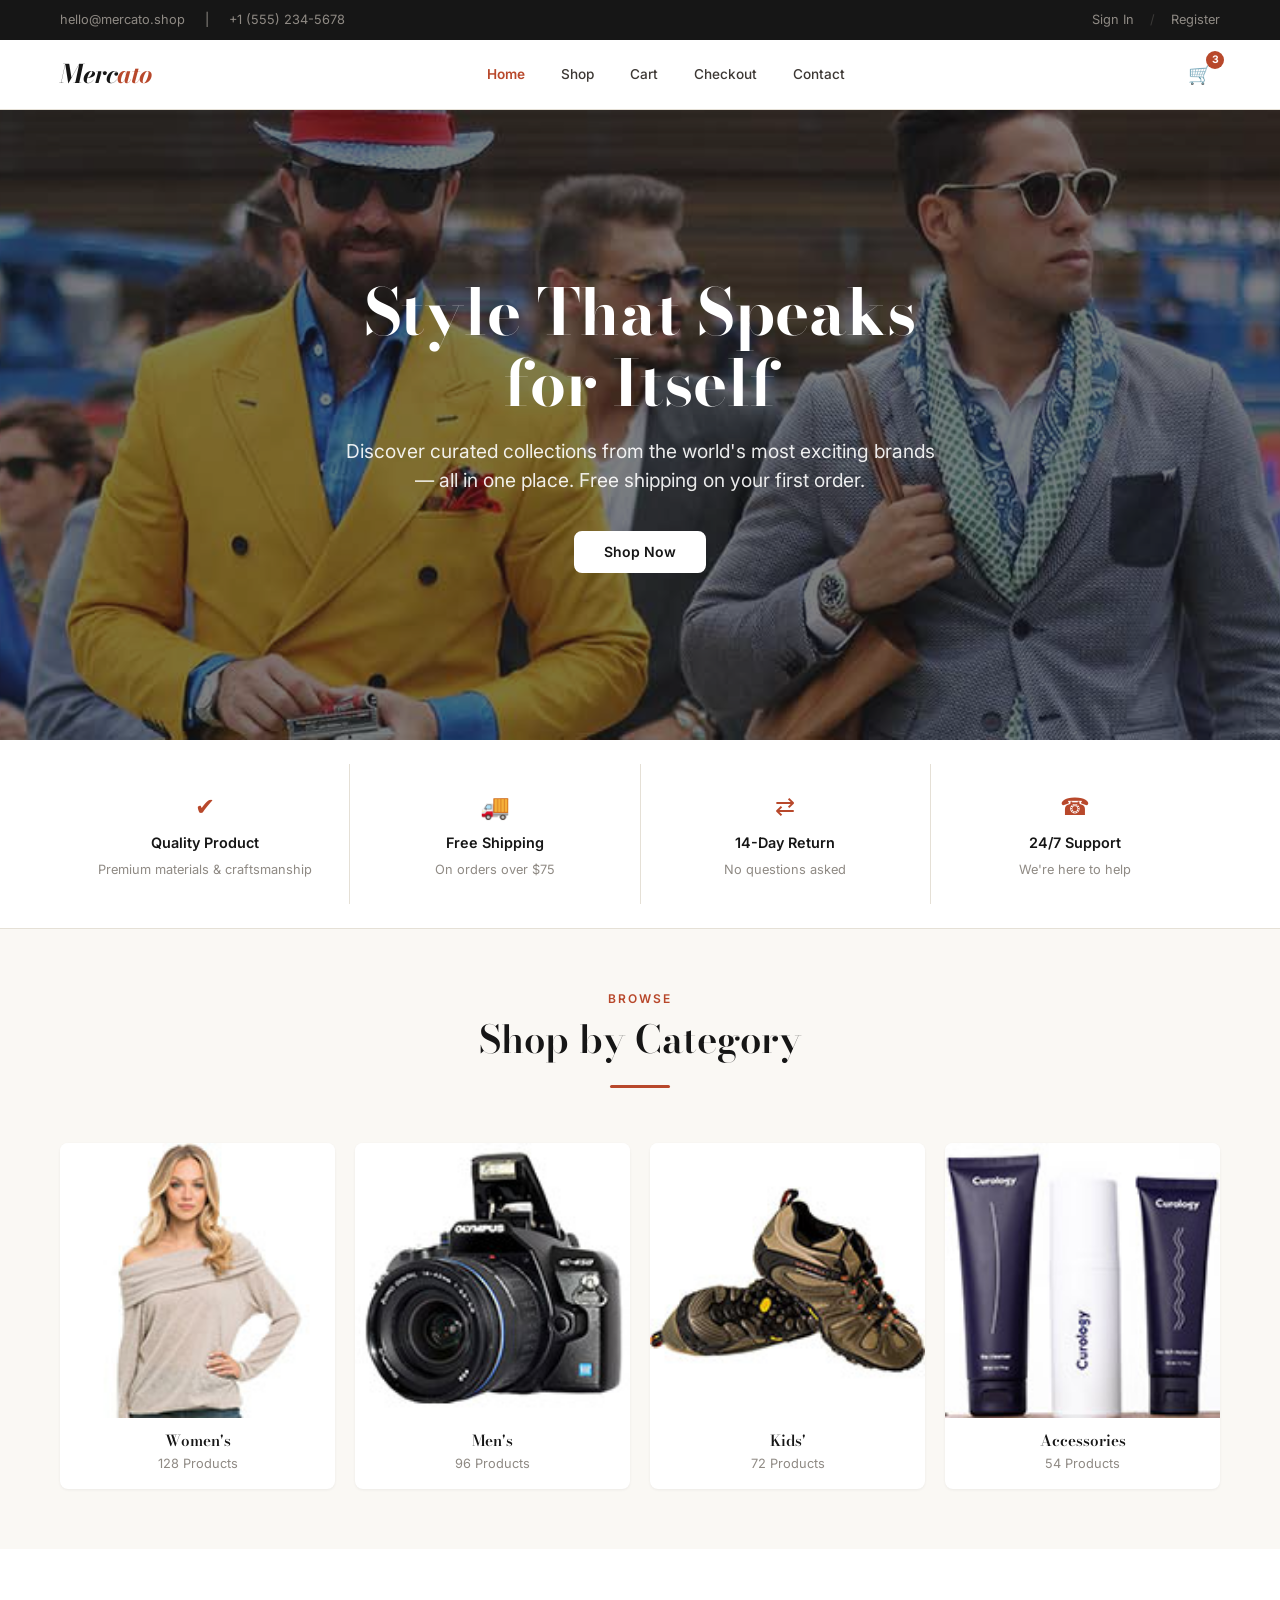
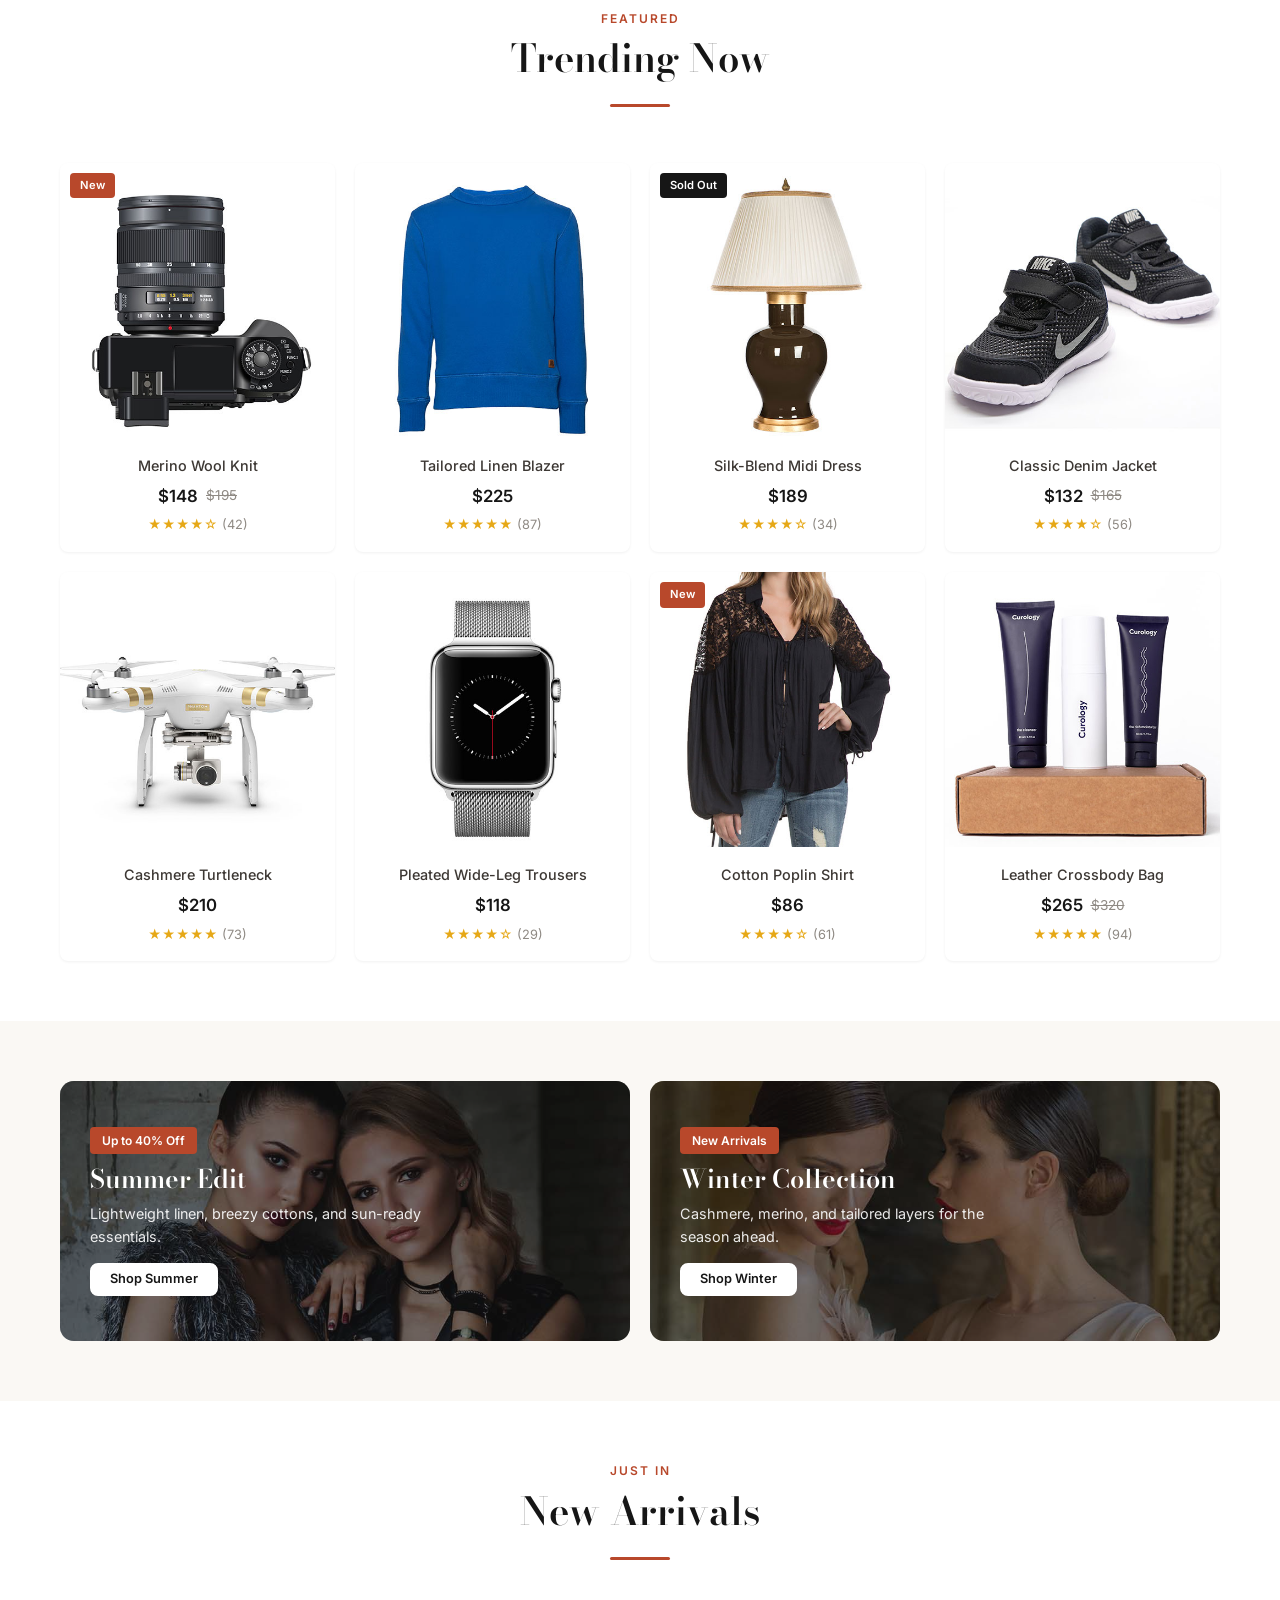
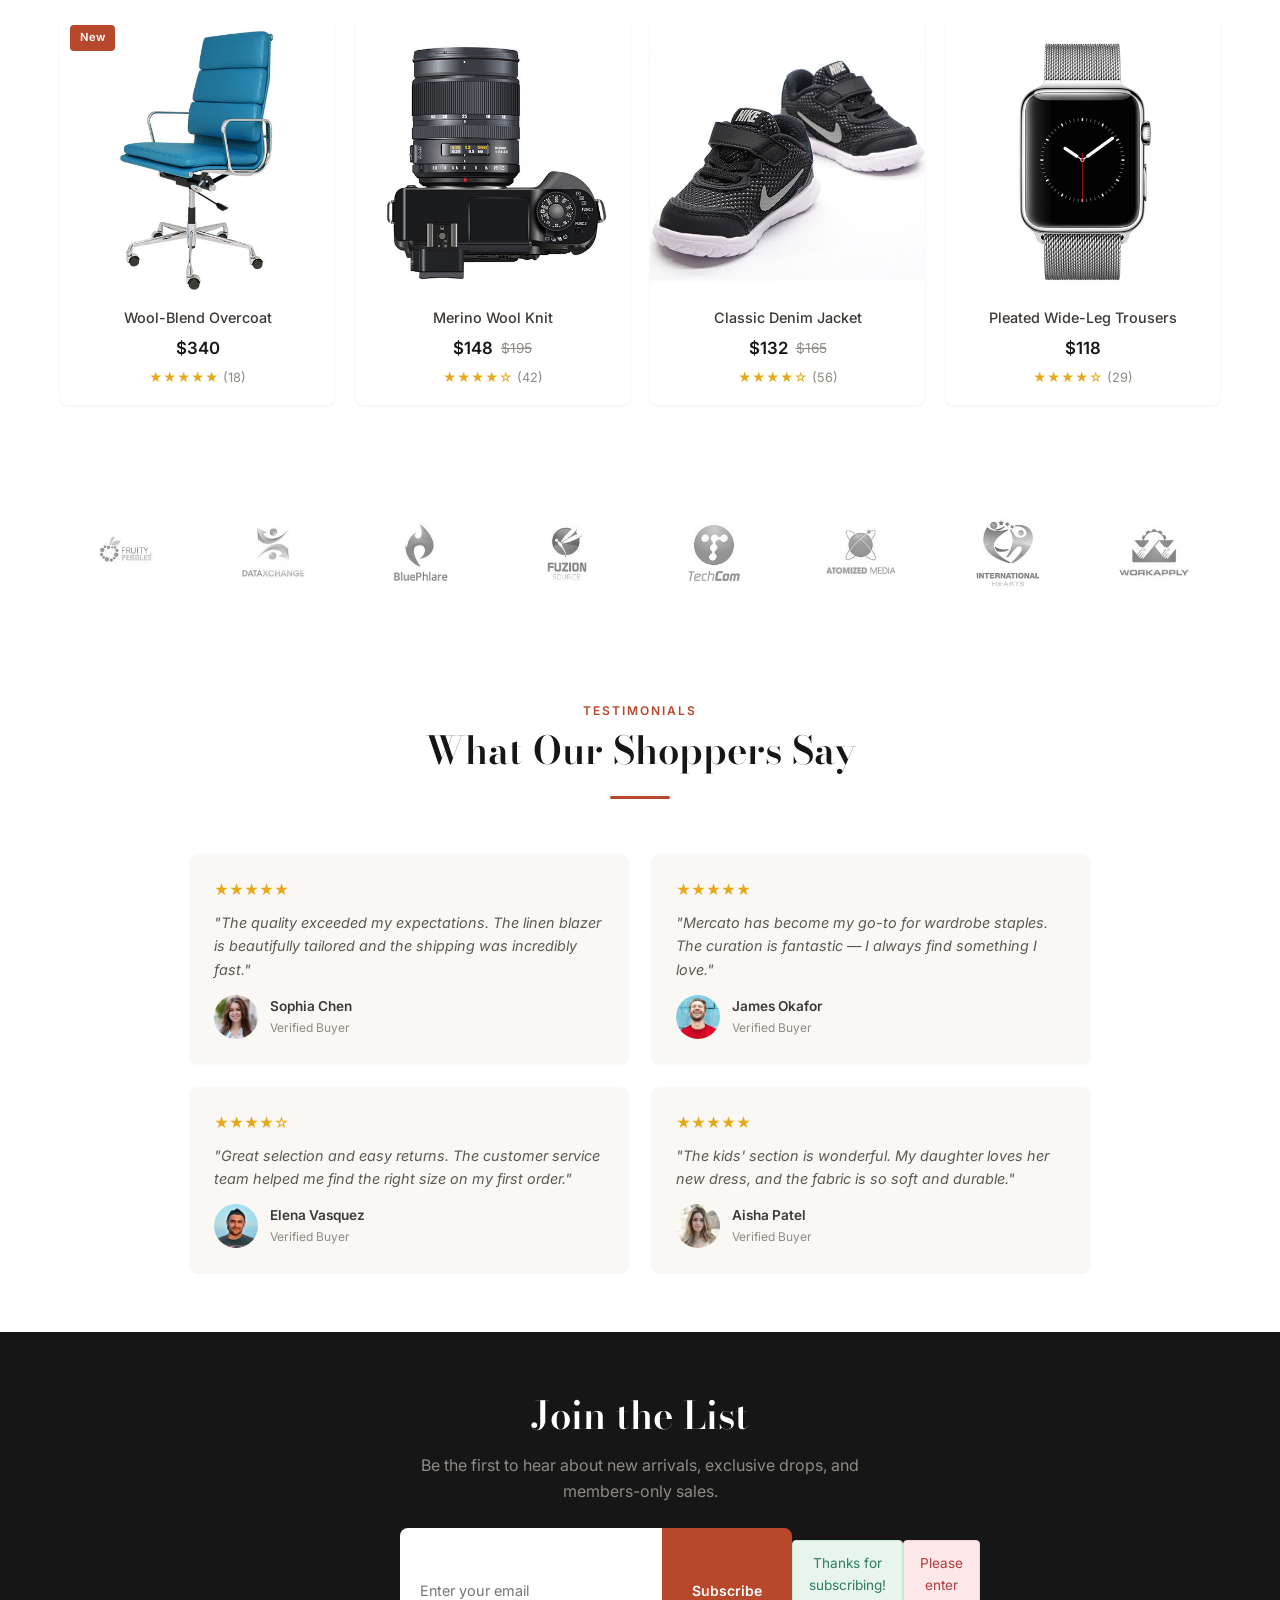
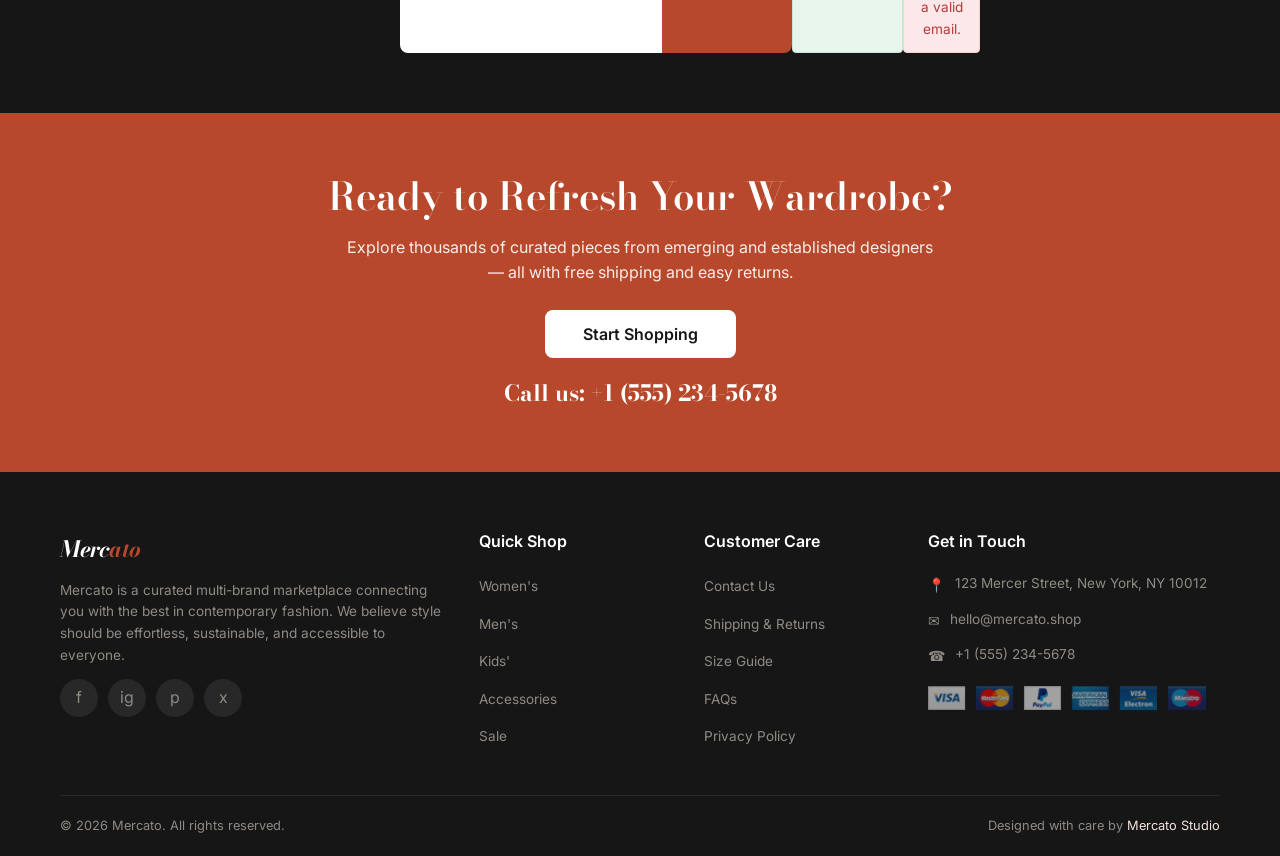
==== commit a7eb1efd: "v1.0.0" ====
--- a/index.html
+++ b/index.html
@@ -1,673 +1,557 @@
 <!DOCTYPE html>
 <html lang="en">
 <head>
-  <meta charset="UTF-8">
-  <meta name="viewport" content="width=device-width, initial-scale=1.0">
-  <meta name="description" content="MULTISHOP — Multi-category online store. Shop everything from fashion to electronics to home goods. Free shipping on orders over $50.">
-  <title>MULTISHOP — Shop Everything, Love Anything</title>
-  <link rel="stylesheet" href="assets/css/style.css">
+<meta charset="UTF-8">
+<meta name="viewport" content="width=device-width, initial-scale=1.0">
+<title>Mercato — The Curated Fashion Marketplace</title>
+<meta name="description" content="Mercato — Discover your style at the curated fashion marketplace. Shop women's, men's, and kids' apparel from top brands. Free shipping on orders over $75.">
+<link rel="icon" type="image/svg+xml" href="data:image/svg+xml,%3Csvg xmlns='http://www.w3.org/2000/svg' viewBox='0 0 32 32'%3E%3Crect width='32' height='32' rx='6' fill='%23b8482b'/%3E%3Ctext x='16' y='23' text-anchor='middle' fill='white' font-size='18' font-family='serif'%3EM%3C/text%3E%3C/svg%3E">
+<link rel="stylesheet" href="assets/css/style.css">
 </head>
-<body>
-
-<!-- ==================== HEADER ==================== -->
-<header class="header">
-  <div class="header__top">
-    <div class="container">
-      <span>Free shipping on orders over $50 &mdash; Use code <strong style="color:#fff">SHOP50</strong></span>
-      <div class="header__top-links">
-        <a href="about.html">About</a>
-        <a href="contact.html">Contact</a>
-        <a href="#">Track Order</a>
-      </div>
-    </div>
-  </div>
-  <div class="header__main">
-    <div class="container">
-      <button class="navbar__toggle" aria-label="Toggle navigation">
-        <span></span><span></span><span></span>
+<body id="top">
+
+<!-- Topbar -->
+<div class="topbar">
+  <div class="container">
+    <div class="topbar-left">
+      <a href="mailto:hello@mercato.shop">hello@mercato.shop</a>
+      <span class="sep">|</span>
+      <span>+1 (555) 234-5678</span>
+    </div>
+    <div class="topbar-right">
+      <a href="#">Sign In</a>
+      <span class="sep">/</span>
+      <a href="#">Register</a>
+    </div>
+  </div>
+</div>
+
+<!-- Header -->
+<header class="site-header">
+  <div class="container">
+    <a href="index.html" class="logo">Merc<span>ato</span></a>
+    <nav class="nav-links" id="navLinks">
+      <a href="index.html" class="nav-link">Home</a>
+      <a href="shop.html" class="nav-link">Shop</a>
+      <a href="cart.html" class="nav-link">Cart</a>
+      <a href="checkout.html" class="nav-link">Checkout</a>
+      <a href="contact.html" class="nav-link">Contact</a>
+    </nav>
+    <div class="header-actions">
+      <a href="cart.html" class="cart-icon" aria-label="Shopping cart">
+        &#x1F6D2;<span class="cart-count">3</span>
+      </a>
+      <button class="nav-toggle" id="navToggle" aria-label="Toggle menu" aria-expanded="false">
+        <span class="bar"></span>
+        <span class="bar"></span>
+        <span class="bar"></span>
       </button>
-      <a href="index.html" class="header__logo">MULTI<span>SHOP</span></a>
-      <form class="header__search" action="#" method="get" role="search">
-        <input type="search" placeholder="Search products, brands, categories..." aria-label="Search">
-        <button type="submit">Search</button>
-      </form>
-      <div class="header__actions">
-        <a href="#" class="header__action" aria-label="Account">
-          <svg viewBox="0 0 24 24" fill="none" stroke="currentColor" stroke-width="2"><path d="M20 21v-2a4 4 0 0 0-4-4H8a4 4 0 0 0-4 4v2"/><circle cx="12" cy="7" r="4"/></svg>
-          <span>Account</span>
-        </a>
-        <a href="#" class="header__action" aria-label="Wishlist">
-          <svg viewBox="0 0 24 24" fill="none" stroke="currentColor" stroke-width="2"><path d="M20.84 4.61a5.5 5.5 0 0 0-7.78 0L12 5.67l-1.06-1.06a5.5 5.5 0 0 0-7.78 7.78l1.06 1.06L12 21.23l7.78-7.78 1.06-1.06a5.5 5.5 0 0 0 0-7.78z"/></svg>
-          <span>Wishlist</span>
-        </a>
-        <a href="#" class="header__action header__action--cart" aria-label="Cart">
-          <svg viewBox="0 0 24 24" fill="none" stroke="currentColor" stroke-width="2"><circle cx="9" cy="21" r="1"/><circle cx="20" cy="21" r="1"/><path d="M1 1h4l2.68 13.39a2 2 0 0 0 2 1.61h9.72a2 2 0 0 0 2-1.61L23 6H6"/></svg>
-          <span class="header__cart-count">0</span>
-          <span>Cart</span>
-        </a>
-      </div>
-    </div>
-  </div>
-  <nav class="navbar" aria-label="Main navigation">
-    <div class="container">
-      <a href="index.html" class="navbar__link active">Home</a>
-      <a href="shop.html" class="navbar__link">Shop</a>
-      <a href="shop.html" class="navbar__link" data-filter="deals">Today's Deals</a>
-      <a href="shop.html" class="navbar__link" data-filter="new">New Arrivals</a>
-      <a href="about.html" class="navbar__link">About</a>
-      <a href="contact.html" class="navbar__link">Contact</a>
-      <a href="#" class="navbar__link navbar__link--highlight">Clearance</a>
-    </div>
-  </nav>
+    </div>
+  </div>
 </header>
 
-<!-- ==================== HERO ==================== -->
-<section class="hero">
-  <!-- Slide 1 -->
-  <div class="hero__slide">
-    <div class="hero__bg" style="background-image:url('assets/img/carousel-1.jpg')"></div>
-    <div class="hero__overlay"></div>
-    <div class="hero__content container">
-      <span class="label">Welcome to Multishop</span>
-      <h1>Shop Everything,<br>Love Anything.</h1>
-      <p>Thousands of products across dozens of categories — all in one place. From fashion to electronics to home essentials.</p>
-      <div class="hero__btns">
-        <a href="shop.html" class="btn btn--primary btn--lg">Shop Now</a>
-        <a href="#categories" class="btn btn--outline btn--lg">Browse Categories</a>
-      </div>
-    </div>
-  </div>
-  <!-- Slide 2 -->
-  <div class="hero__slide" style="display:none">
-    <div class="hero__bg" style="background-image:url('assets/img/carousel-2.jpg')"></div>
-    <div class="hero__overlay"></div>
-    <div class="hero__content container">
-      <span class="label">New Season Arrivals</span>
-      <h1>Up to 50% Off<br>Top Brands</h1>
-      <p>Discover incredible deals on thousands of items. Limited time — don't miss out.</p>
-      <div class="hero__btns">
-        <a href="shop.html" class="btn btn--primary btn--lg">Shop the Sale</a>
-        <a href="shop.html" class="btn btn--outline btn--lg">All Deals</a>
-      </div>
-    </div>
-  </div>
-  <!-- Slide 3 -->
-  <div class="hero__slide" style="display:none">
-    <div class="hero__bg" style="background-image:url('assets/img/carousel-3.jpg')"></div>
-    <div class="hero__overlay"></div>
-    <div class="hero__content container">
-      <span class="label">Everyday Low Prices</span>
-      <h1>Quality You Trust,<br>Prices You'll Love</h1>
-      <p>From groceries to gadgets — we've got everything your family needs, at prices that make sense.</p>
-      <div class="hero__btns">
-        <a href="shop.html" class="btn btn--primary btn--lg">Explore All</a>
-        <a href="#featured" class="btn btn--outline btn--lg">Featured Picks</a>
-      </div>
-    </div>
-  </div>
-  <div class="hero__indicators">
-    <button class="hero__dot active" aria-label="Slide 1"></button>
-    <button class="hero__dot" aria-label="Slide 2"></button>
-    <button class="hero__dot" aria-label="Slide 3"></button>
-  </div>
-</section>
-
-<!-- ==================== CATEGORIES ==================== -->
-<section class="section" id="categories">
-  <div class="container">
-    <div class="section-title reveal">
-      <span class="label">Browse by Category</span>
-      <h2>Explore Our Departments</h2>
-      <p>Whatever you're looking for, we've got a department for it. Dive in and discover.</p>
-    </div>
-    <div class="grid grid-4 reveal-stagger">
-      <a href="shop.html" class="category-card reveal">
-        <img src="assets/img/cat-1.jpg" alt="Fashion & Apparel" loading="lazy">
-        <div class="category-card__overlay">
-          <h3>Fashion</h3>
-          <span>2,400+ items</span>
-          <span class="btn btn--sm btn--primary">Shop Fashion</span>
+<!-- Hero -->
+<section class="hero" aria-label="Featured promotions">
+  <div class="hero-bg">
+    <img src="assets/img/img-hero-men.jpg" alt="Men's fashion collection" class="active">
+    <img src="assets/img/img-hero-women.jpg" alt="Women's fashion collection">
+    <img src="assets/img/img-hero-kids.jpg" alt="Kids' fashion collection">
+  </div>
+  <div class="hero-overlay"></div>
+  <div class="hero-content">
+    <div>
+      <h1>Style That Speaks<br>for Itself</h1>
+      <p>Discover curated collections from the world's most exciting brands — all in one place. Free shipping on your first order.</p>
+      <a href="shop.html" class="btn btn-light">Shop Now</a>
+    </div>
+  </div>
+</section>
+
+<!-- Feature Strip -->
+<section class="feature-strip reveal">
+  <div class="container">
+    <div class="feature-grid">
+      <div class="feature-item">
+        <span class="ico">&#x2714;</span>
+        <h4>Quality Product</h4>
+        <p>Premium materials &amp; craftsmanship</p>
+      </div>
+      <div class="feature-item">
+        <span class="ico">&#x1F69A;</span>
+        <h4>Free Shipping</h4>
+        <p>On orders over $75</p>
+      </div>
+      <div class="feature-item">
+        <span class="ico">&#x21C4;</span>
+        <h4>14-Day Return</h4>
+        <p>No questions asked</p>
+      </div>
+      <div class="feature-item">
+        <span class="ico">&#x260E;</span>
+        <h4>24/7 Support</h4>
+        <p>We're here to help</p>
+      </div>
+    </div>
+  </div>
+</section>
+
+<!-- Categories -->
+<section class="cat-section reveal">
+  <div class="container">
+    <div class="section-title">
+      <span class="section-label">Browse</span>
+      <h2>Shop by Category</h2>
+    </div>
+    <div class="cat-grid">
+      <a href="shop.html" class="cat-card">
+        <img src="assets/img/img-cat-1.jpg" alt="Women's apparel category">
+        <div class="cat-body">
+          <h3>Women's</h3>
+          <p>128 Products</p>
         </div>
       </a>
-      <a href="shop.html" class="category-card reveal">
-        <img src="assets/img/cat-2.jpg" alt="Electronics & Gadgets" loading="lazy">
-        <div class="category-card__overlay">
-          <h3>Electronics</h3>
-          <span>1,800+ items</span>
-          <span class="btn btn--sm btn--primary">Shop Electronics</span>
+      <a href="shop.html" class="cat-card">
+        <img src="assets/img/img-cat-2.jpg" alt="Men's apparel category">
+        <div class="cat-body">
+          <h3>Men's</h3>
+          <p>96 Products</p>
         </div>
       </a>
-      <a href="shop.html" class="category-card reveal">
-        <img src="assets/img/cat-3.jpg" alt="Home & Living" loading="lazy">
-        <div class="category-card__overlay">
-          <h3>Home & Living</h3>
-          <span>3,100+ items</span>
-          <span class="btn btn--sm btn--primary">Shop Home</span>
+      <a href="shop.html" class="cat-card">
+        <img src="assets/img/img-cat-3.jpg" alt="Kids' fashion category">
+        <div class="cat-body">
+          <h3>Kids'</h3>
+          <p>72 Products</p>
         </div>
       </a>
-      <a href="shop.html" class="category-card reveal">
-        <img src="assets/img/cat-4.jpg" alt="Sports & Outdoors" loading="lazy">
-        <div class="category-card__overlay">
-          <h3>Sports</h3>
-          <span>900+ items</span>
-          <span class="btn btn--sm btn--primary">Shop Sports</span>
+      <a href="shop.html" class="cat-card">
+        <img src="assets/img/img-cat-4.jpg" alt="Accessories category">
+        <div class="cat-body">
+          <h3>Accessories</h3>
+          <p>54 Products</p>
         </div>
       </a>
     </div>
   </div>
 </section>
 
-<!-- ==================== FEATURED PRODUCTS ==================== -->
-<section class="section section--gray" id="featured">
-  <div class="container">
-    <div class="section-title reveal">
-      <span class="label">Handpicked for You</span>
-      <h2>Featured Products</h2>
-      <p>Our most popular picks this week — quality items at unbeatable prices.</p>
-    </div>
-    <div class="grid grid-4 reveal-stagger">
-
-      <!-- Product 1 -->
-      <div class="product-card reveal">
-        <div class="product-card__img">
-          <img src="assets/img/product-1.jpg" alt="Premium Wireless Headphones" loading="lazy">
-          <div class="product-card__badges">
-            <span class="badge badge--sale">-30%</span>
-          </div>
-          <div class="product-card__actions">
-            <button class="product-card__action-btn" aria-label="Add to wishlist">
-              <svg viewBox="0 0 24 24" fill="none" stroke="currentColor" stroke-width="2"><path d="M20.84 4.61a5.5 5.5 0 0 0-7.78 0L12 5.67l-1.06-1.06a5.5 5.5 0 0 0-7.78 7.78l1.06 1.06L12 21.23l7.78-7.78 1.06-1.06a5.5 5.5 0 0 0 0-7.78z"/></svg>
-            </button>
-            <button class="product-card__action-btn" aria-label="Quick view">
-              <svg viewBox="0 0 24 24" fill="none" stroke="currentColor" stroke-width="2"><path d="M1 12s4-8 11-8 11 8 11 8-4 8-11 8-11-8-11-8z"/><circle cx="12" cy="12" r="3"/></svg>
-            </button>
-          </div>
-        </div>
-        <div class="product-card__body">
-          <span class="product-card__category">Electronics</span>
-          <h5 class="product-card__title">Premium Wireless Headphones</h5>
-          <div class="product-card__rating">
-            <div class="product-card__stars">
-              <svg viewBox="0 0 24 24"><polygon points="12 2 15.09 8.26 22 9.27 17 14.14 18.18 21.02 12 17.77 5.82 21.02 7 14.14 2 9.27 8.91 8.26 12 2"/></svg>
-              <svg viewBox="0 0 24 24"><polygon points="12 2 15.09 8.26 22 9.27 17 14.14 18.18 21.02 12 17.77 5.82 21.02 7 14.14 2 9.27 8.91 8.26 12 2"/></svg>
-              <svg viewBox="0 0 24 24"><polygon points="12 2 15.09 8.26 22 9.27 17 14.14 18.18 21.02 12 17.77 5.82 21.02 7 14.14 2 9.27 8.91 8.26 12 2"/></svg>
-              <svg viewBox="0 0 24 24"><polygon points="12 2 15.09 8.26 22 9.27 17 14.14 18.18 21.02 12 17.77 5.82 21.02 7 14.14 2 9.27 8.91 8.26 12 2"/></svg>
-              <svg class="empty" viewBox="0 0 24 24"><polygon points="12 2 15.09 8.26 22 9.27 17 14.14 18.18 21.02 12 17.77 5.82 21.02 7 14.14 2 9.27 8.91 8.26 12 2"/></svg>
-            </div>
-            <span class="product-card__review-count">(128)</span>
-          </div>
-          <div class="product-card__footer">
-            <div>
-              <span class="product-card__price">$89.99</span>
-              <span class="product-card__price--old">$129.99</span>
-            </div>
-            <button class="product-card__add-btn" data-add aria-label="Add to cart">
-              <svg viewBox="0 0 24 24" fill="none" stroke="currentColor" stroke-width="2"><line x1="12" y1="5" x2="12" y2="19"/><line x1="5" y1="12" x2="19" y2="12"/></svg>
-            </button>
-          </div>
-        </div>
-      </div>
-
-      <!-- Product 2 -->
-      <div class="product-card reveal">
-        <div class="product-card__img">
-          <img src="assets/img/product-2.jpg" alt="Smart Fitness Watch" loading="lazy">
-          <div class="product-card__badges">
-            <span class="badge badge--new">New</span>
-          </div>
-          <div class="product-card__actions">
-            <button class="product-card__action-btn" aria-label="Add to wishlist">
-              <svg viewBox="0 0 24 24" fill="none" stroke="currentColor" stroke-width="2"><path d="M20.84 4.61a5.5 5.5 0 0 0-7.78 0L12 5.67l-1.06-1.06a5.5 5.5 0 0 0-7.78 7.78l1.06 1.06L12 21.23l7.78-7.78 1.06-1.06a5.5 5.5 0 0 0 0-7.78z"/></svg>
-            </button>
-            <button class="product-card__action-btn" aria-label="Quick view">
-              <svg viewBox="0 0 24 24" fill="none" stroke="currentColor" stroke-width="2"><path d="M1 12s4-8 11-8 11 8 11 8-4 8-11 8-11-8-11-8z"/><circle cx="12" cy="12" r="3"/></svg>
-            </button>
-          </div>
-        </div>
-        <div class="product-card__body">
-          <span class="product-card__category">Wearables</span>
-          <h5 class="product-card__title">Smart Fitness Watch</h5>
-          <div class="product-card__rating">
-            <div class="product-card__stars">
-              <svg viewBox="0 0 24 24"><polygon points="12 2 15.09 8.26 22 9.27 17 14.14 18.18 21.02 12 17.77 5.82 21.02 7 14.14 2 9.27 8.91 8.26 12 2"/></svg>
-              <svg viewBox="0 0 24 24"><polygon points="12 2 15.09 8.26 22 9.27 17 14.14 18.18 21.02 12 17.77 5.82 21.02 7 14.14 2 9.27 8.91 8.26 12 2"/></svg>
-              <svg viewBox="0 0 24 24"><polygon points="12 2 15.09 8.26 22 9.27 17 14.14 18.18 21.02 12 17.77 5.82 21.02 7 14.14 2 9.27 8.91 8.26 12 2"/></svg>
-              <svg viewBox="0 0 24 24"><polygon points="12 2 15.09 8.26 22 9.27 17 14.14 18.18 21.02 12 17.77 5.82 21.02 7 14.14 2 9.27 8.91 8.26 12 2"/></svg>
-              <svg viewBox="0 0 24 24"><polygon points="12 2 15.09 8.26 22 9.27 17 14.14 18.18 21.02 12 17.77 5.82 21.02 7 14.14 2 9.27 8.91 8.26 12 2"/></svg>
-            </div>
-            <span class="product-card__review-count">(256)</span>
-          </div>
-          <div class="product-card__footer">
-            <span class="product-card__price">$199.99</span>
-            <button class="product-card__add-btn" data-add aria-label="Add to cart">
-              <svg viewBox="0 0 24 24" fill="none" stroke="currentColor" stroke-width="2"><line x1="12" y1="5" x2="12" y2="19"/><line x1="5" y1="12" x2="19" y2="12"/></svg>
-            </button>
-          </div>
-        </div>
-      </div>
-
-      <!-- Product 3 -->
-      <div class="product-card reveal">
-        <div class="product-card__img">
-          <img src="assets/img/product-3.jpg" alt="Designer Leather Bag" loading="lazy">
-          <div class="product-card__actions">
-            <button class="product-card__action-btn" aria-label="Add to wishlist">
-              <svg viewBox="0 0 24 24" fill="none" stroke="currentColor" stroke-width="2"><path d="M20.84 4.61a5.5 5.5 0 0 0-7.78 0L12 5.67l-1.06-1.06a5.5 5.5 0 0 0-7.78 7.78l1.06 1.06L12 21.23l7.78-7.78 1.06-1.06a5.5 5.5 0 0 0 0-7.78z"/></svg>
-            </button>
-            <button class="product-card__action-btn" aria-label="Quick view">
-              <svg viewBox="0 0 24 24" fill="none" stroke="currentColor" stroke-width="2"><path d="M1 12s4-8 11-8 11 8 11 8-4 8-11 8-11-8-11-8z"/><circle cx="12" cy="12" r="3"/></svg>
-            </button>
-          </div>
-        </div>
-        <div class="product-card__body">
-          <span class="product-card__category">Fashion</span>
-          <h5 class="product-card__title">Designer Leather Bag</h5>
-          <div class="product-card__rating">
-            <div class="product-card__stars">
-              <svg viewBox="0 0 24 24"><polygon points="12 2 15.09 8.26 22 9.27 17 14.14 18.18 21.02 12 17.77 5.82 21.02 7 14.14 2 9.27 8.91 8.26 12 2"/></svg>
-              <svg viewBox="0 0 24 24"><polygon points="12 2 15.09 8.26 22 9.27 17 14.14 18.18 21.02 12 17.77 5.82 21.02 7 14.14 2 9.27 8.91 8.26 12 2"/></svg>
-              <svg viewBox="0 0 24 24"><polygon points="12 2 15.09 8.26 22 9.27 17 14.14 18.18 21.02 12 17.77 5.82 21.02 7 14.14 2 9.27 8.91 8.26 12 2"/></svg>
-              <svg viewBox="0 0 24 24"><polygon points="12 2 15.09 8.26 22 9.27 17 14.14 18.18 21.02 12 17.77 5.82 21.02 7 14.14 2 9.27 8.91 8.26 12 2"/></svg>
-              <svg viewBox="0 0 24 24"><polygon points="12 2 15.09 8.26 22 9.27 17 14.14 18.18 21.02 12 17.77 5.82 21.02 7 14.14 2 9.27 8.91 8.26 12 2"/></svg>
-            </div>
-            <span class="product-card__review-count">(89)</span>
-          </div>
-          <div class="product-card__footer">
-            <span class="product-card__price">$149.99</span>
-            <button class="product-card__add-btn" data-add aria-label="Add to cart">
-              <svg viewBox="0 0 24 24" fill="none" stroke="currentColor" stroke-width="2"><line x1="12" y1="5" x2="12" y2="19"/><line x1="5" y1="12" x2="19" y2="12"/></svg>
-            </button>
-          </div>
-        </div>
-      </div>
-
-      <!-- Product 4 -->
-      <div class="product-card reveal">
-        <div class="product-card__img">
-          <img src="assets/img/product-4.jpg" alt="Running Shoes Pro" loading="lazy">
-          <div class="product-card__badges">
-            <span class="badge badge--hot">Hot</span>
-          </div>
-          <div class="product-card__actions">
-            <button class="product-card__action-btn" aria-label="Add to wishlist">
-              <svg viewBox="0 0 24 24" fill="none" stroke="currentColor" stroke-width="2"><path d="M20.84 4.61a5.5 5.5 0 0 0-7.78 0L12 5.67l-1.06-1.06a5.5 5.5 0 0 0-7.78 7.78l1.06 1.06L12 21.23l7.78-7.78 1.06-1.06a5.5 5.5 0 0 0 0-7.78z"/></svg>
-            </button>
-            <button class="product-card__action-btn" aria-label="Quick view">
-              <svg viewBox="0 0 24 24" fill="none" stroke="currentColor" stroke-width="2"><path d="M1 12s4-8 11-8 11 8 11 8-4 8-11 8-11-8-11-8z"/><circle cx="12" cy="12" r="3"/></svg>
-            </button>
-          </div>
-        </div>
-        <div class="product-card__body">
-          <span class="product-card__category">Sports</span>
-          <h5 class="product-card__title">Running Shoes Pro</h5>
-          <div class="product-card__rating">
-            <div class="product-card__stars">
-              <svg viewBox="0 0 24 24"><polygon points="12 2 15.09 8.26 22 9.27 17 14.14 18.18 21.02 12 17.77 5.82 21.02 7 14.14 2 9.27 8.91 8.26 12 2"/></svg>
-              <svg viewBox="0 0 24 24"><polygon points="12 2 15.09 8.26 22 9.27 17 14.14 18.18 21.02 12 17.77 5.82 21.02 7 14.14 2 9.27 8.91 8.26 12 2"/></svg>
-              <svg viewBox="0 0 24 24"><polygon points="12 2 15.09 8.26 22 9.27 17 14.14 18.18 21.02 12 17.77 5.82 21.02 7 14.14 2 9.27 8.91 8.26 12 2"/></svg>
-              <svg viewBox="0 0 24 24"><polygon points="12 2 15.09 8.26 22 9.27 17 14.14 18.18 21.02 12 17.77 5.82 21.02 7 14.14 2 9.27 8.91 8.26 12 2"/></svg>
-              <svg class="empty" viewBox="0 0 24 24"><polygon points="12 2 15.09 8.26 22 9.27 17 14.14 18.18 21.02 12 17.77 5.82 21.02 7 14.14 2 9.27 8.91 8.26 12 2"/></svg>
-            </div>
-            <span class="product-card__review-count">(312)</span>
-          </div>
-          <div class="product-card__footer">
-            <div>
-              <span class="product-card__price">$64.99</span>
-              <span class="product-card__price--old">$89.99</span>
-            </div>
-            <button class="product-card__add-btn" data-add aria-label="Add to cart">
-              <svg viewBox="0 0 24 24" fill="none" stroke="currentColor" stroke-width="2"><line x1="12" y1="5" x2="12" y2="19"/><line x1="5" y1="12" x2="19" y2="12"/></svg>
-            </button>
-          </div>
-        </div>
-      </div>
-
-    </div>
-
-    <!-- Extra row of products -->
-    <div class="grid grid-4 reveal-stagger mt-2">
-
-      <!-- Product 5 -->
-      <div class="product-card reveal">
-        <div class="product-card__img">
-          <img src="assets/img/product-5.jpg" alt="Modern Desk Lamp" loading="lazy">
-          <div class="product-card__actions">
-            <button class="product-card__action-btn" aria-label="Add to wishlist">
-              <svg viewBox="0 0 24 24" fill="none" stroke="currentColor" stroke-width="2"><path d="M20.84 4.61a5.5 5.5 0 0 0-7.78 0L12 5.67l-1.06-1.06a5.5 5.5 0 0 0-7.78 7.78l1.06 1.06L12 21.23l7.78-7.78 1.06-1.06a5.5 5.5 0 0 0 0-7.78z"/></svg>
-            </button>
-            <button class="product-card__action-btn" aria-label="Quick view">
-              <svg viewBox="0 0 24 24" fill="none" stroke="currentColor" stroke-width="2"><path d="M1 12s4-8 11-8 11 8 11 8-4 8-11 8-11-8-11-8z"/><circle cx="12" cy="12" r="3"/></svg>
-            </button>
-          </div>
-        </div>
-        <div class="product-card__body">
-          <span class="product-card__category">Home & Living</span>
-          <h5 class="product-card__title">Modern Desk Lamp</h5>
-          <div class="product-card__rating">
-            <div class="product-card__stars">
-              <svg viewBox="0 0 24 24"><polygon points="12 2 15.09 8.26 22 9.27 17 14.14 18.18 21.02 12 17.77 5.82 21.02 7 14.14 2 9.27 8.91 8.26 12 2"/></svg>
-              <svg viewBox="0 0 24 24"><polygon points="12 2 15.09 8.26 22 9.27 17 14.14 18.18 21.02 12 17.77 5.82 21.02 7 14.14 2 9.27 8.91 8.26 12 2"/></svg>
-              <svg viewBox="0 0 24 24"><polygon points="12 2 15.09 8.26 22 9.27 17 14.14 18.18 21.02 12 17.77 5.82 21.02 7 14.14 2 9.27 8.91 8.26 12 2"/></svg>
-              <svg viewBox="0 0 24 24"><polygon points="12 2 15.09 8.26 22 9.27 17 14.14 18.18 21.02 12 17.77 5.82 21.02 7 14.14 2 9.27 8.91 8.26 12 2"/></svg>
-              <svg viewBox="0 0 24 24"><polygon points="12 2 15.09 8.26 22 9.27 17 14.14 18.18 21.02 12 17.77 5.82 21.02 7 14.14 2 9.27 8.91 8.26 12 2"/></svg>
-            </div>
-            <span class="product-card__review-count">(67)</span>
-          </div>
-          <div class="product-card__footer">
-            <span class="product-card__price">$39.99</span>
-            <button class="product-card__add-btn" data-add aria-label="Add to cart">
-              <svg viewBox="0 0 24 24" fill="none" stroke="currentColor" stroke-width="2"><line x1="12" y1="5" x2="12" y2="19"/><line x1="5" y1="12" x2="19" y2="12"/></svg>
-            </button>
-          </div>
-        </div>
-      </div>
-
-      <!-- Product 6 -->
-      <div class="product-card reveal">
-        <div class="product-card__img">
-          <img src="assets/img/product-6.jpg" alt="Ceramic Coffee Set" loading="lazy">
-          <div class="product-card__badges">
-            <span class="badge badge--new">New</span>
-          </div>
-          <div class="product-card__actions">
-            <button class="product-card__action-btn" aria-label="Add to wishlist">
-              <svg viewBox="0 0 24 24" fill="none" stroke="currentColor" stroke-width="2"><path d="M20.84 4.61a5.5 5.5 0 0 0-7.78 0L12 5.67l-1.06-1.06a5.5 5.5 0 0 0-7.78 7.78l1.06 1.06L12 21.23l7.78-7.78 1.06-1.06a5.5 5.5 0 0 0 0-7.78z"/></svg>
-            </button>
-            <button class="product-card__action-btn" aria-label="Quick view">
-              <svg viewBox="0 0 24 24" fill="none" stroke="currentColor" stroke-width="2"><path d="M1 12s4-8 11-8 11 8 11 8-4 8-11 8-11-8-11-8z"/><circle cx="12" cy="12" r="3"/></svg>
-            </button>
-          </div>
-        </div>
-        <div class="product-card__body">
-          <span class="product-card__category">Home & Living</span>
-          <h5 class="product-card__title">Ceramic Coffee Set</h5>
-          <div class="product-card__rating">
-            <div class="product-card__stars">
-              <svg viewBox="0 0 24 24"><polygon points="12 2 15.09 8.26 22 9.27 17 14.14 18.18 21.02 12 17.77 5.82 21.02 7 14.14 2 9.27 8.91 8.26 12 2"/></svg>
-              <svg viewBox="0 0 24 24"><polygon points="12 2 15.09 8.26 22 9.27 17 14.14 18.18 21.02 12 17.77 5.82 21.02 7 14.14 2 9.27 8.91 8.26 12 2"/></svg>
-              <svg viewBox="0 0 24 24"><polygon points="12 2 15.09 8.26 22 9.27 17 14.14 18.18 21.02 12 17.77 5.82 21.02 7 14.14 2 9.27 8.91 8.26 12 2"/></svg>
-              <svg viewBox="0 0 24 24"><polygon points="12 2 15.09 8.26 22 9.27 17 14.14 18.18 21.02 12 17.77 5.82 21.02 7 14.14 2 9.27 8.91 8.26 12 2"/></svg>
-              <svg class="empty" viewBox="0 0 24 24"><polygon points="12 2 15.09 8.26 22 9.27 17 14.14 18.18 21.02 12 17.77 5.82 21.02 7 14.14 2 9.27 8.91 8.26 12 2"/></svg>
-            </div>
-            <span class="product-card__review-count">(142)</span>
-          </div>
-          <div class="product-card__footer">
-            <span class="product-card__price">$54.99</span>
-            <button class="product-card__add-btn" data-add aria-label="Add to cart">
-              <svg viewBox="0 0 24 24" fill="none" stroke="currentColor" stroke-width="2"><line x1="12" y1="5" x2="12" y2="19"/><line x1="5" y1="12" x2="19" y2="12"/></svg>
-            </button>
-          </div>
-        </div>
-      </div>
-
-      <!-- Product 7 -->
-      <div class="product-card reveal">
-        <div class="product-card__img">
-          <img src="assets/img/product-7.jpg" alt="Yoga Mat Premium" loading="lazy">
-          <div class="product-card__actions">
-            <button class="product-card__action-btn" aria-label="Add to wishlist">
-              <svg viewBox="0 0 24 24" fill="none" stroke="currentColor" stroke-width="2"><path d="M20.84 4.61a5.5 5.5 0 0 0-7.78 0L12 5.67l-1.06-1.06a5.5 5.5 0 0 0-7.78 7.78l1.06 1.06L12 21.23l7.78-7.78 1.06-1.06a5.5 5.5 0 0 0 0-7.78z"/></svg>
-            </button>
-            <button class="product-card__action-btn" aria-label="Quick view">
-              <svg viewBox="0 0 24 24" fill="none" stroke="currentColor" stroke-width="2"><path d="M1 12s4-8 11-8 11 8 11 8-4 8-11 8-11-8-11-8z"/><circle cx="12" cy="12" r="3"/></svg>
-            </button>
-          </div>
-        </div>
-        <div class="product-card__body">
-          <span class="product-card__category">Sports</span>
-          <h5 class="product-card__title">Yoga Mat Premium</h5>
-          <div class="product-card__rating">
-            <div class="product-card__stars">
-              <svg viewBox="0 0 24 24"><polygon points="12 2 15.09 8.26 22 9.27 17 14.14 18.18 21.02 12 17.77 5.82 21.02 7 14.14 2 9.27 8.91 8.26 12 2"/></svg>
-              <svg viewBox="0 0 24 24"><polygon points="12 2 15.09 8.26 22 9.27 17 14.14 18.18 21.02 12 17.77 5.82 21.02 7 14.14 2 9.27 8.91 8.26 12 2"/></svg>
-              <svg viewBox="0 0 24 24"><polygon points="12 2 15.09 8.26 22 9.27 17 14.14 18.18 21.02 12 17.77 5.82 21.02 7 14.14 2 9.27 8.91 8.26 12 2"/></svg>
-              <svg viewBox="0 0 24 24"><polygon points="12 2 15.09 8.26 22 9.27 17 14.14 18.18 21.02 12 17.77 5.82 21.02 7 14.14 2 9.27 8.91 8.26 12 2"/></svg>
-              <svg viewBox="0 0 24 24"><polygon points="12 2 15.09 8.26 22 9.27 17 14.14 18.18 21.02 12 17.77 5.82 21.02 7 14.14 2 9.27 8.91 8.26 12 2"/></svg>
-            </div>
-            <span class="product-card__review-count">(198)</span>
-          </div>
-          <div class="product-card__footer">
-            <div>
-              <span class="product-card__price">$29.99</span>
-              <span class="product-card__price--old">$44.99</span>
-            </div>
-            <button class="product-card__add-btn" data-add aria-label="Add to cart">
-              <svg viewBox="0 0 24 24" fill="none" stroke="currentColor" stroke-width="2"><line x1="12" y1="5" x2="12" y2="19"/><line x1="5" y1="12" x2="19" y2="12"/></svg>
-            </button>
-          </div>
-        </div>
-      </div>
-
-      <!-- Product 8 -->
-      <div class="product-card reveal">
-        <div class="product-card__img">
-          <img src="assets/img/product-8.jpg" alt="Portable Bluetooth Speaker" loading="lazy">
-          <div class="product-card__badges">
-            <span class="badge badge--sale">-20%</span>
-          </div>
-          <div class="product-card__actions">
-            <button class="product-card__action-btn" aria-label="Add to wishlist">
-              <svg viewBox="0 0 24 24" fill="none" stroke="currentColor" stroke-width="2"><path d="M20.84 4.61a5.5 5.5 0 0 0-7.78 0L12 5.67l-1.06-1.06a5.5 5.5 0 0 0-7.78 7.78l1.06 1.06L12 21.23l7.78-7.78 1.06-1.06a5.5 5.5 0 0 0 0-7.78z"/></svg>
-            </button>
-            <button class="product-card__action-btn" aria-label="Quick view">
-              <svg viewBox="0 0 24 24" fill="none" stroke="currentColor" stroke-width="2"><path d="M1 12s4-8 11-8 11 8 11 8-4 8-11 8-11-8-11-8z"/><circle cx="12" cy="12" r="3"/></svg>
-            </button>
-          </div>
-        </div>
-        <div class="product-card__body">
-          <span class="product-card__category">Electronics</span>
-          <h5 class="product-card__title">Portable Bluetooth Speaker</h5>
-          <div class="product-card__rating">
-            <div class="product-card__stars">
-              <svg viewBox="0 0 24 24"><polygon points="12 2 15.09 8.26 22 9.27 17 14.14 18.18 21.02 12 17.77 5.82 21.02 7 14.14 2 9.27 8.91 8.26 12 2"/></svg>
-              <svg viewBox="0 0 24 24"><polygon points="12 2 15.09 8.26 22 9.27 17 14.14 18.18 21.02 12 17.77 5.82 21.02 7 14.14 2 9.27 8.91 8.26 12 2"/></svg>
-              <svg viewBox="0 0 24 24"><polygon points="12 2 15.09 8.26 22 9.27 17 14.14 18.18 21.02 12 17.77 5.82 21.02 7 14.14 2 9.27 8.91 8.26 12 2"/></svg>
-              <svg viewBox="0 0 24 24"><polygon points="12 2 15.09 8.26 22 9.27 17 14.14 18.18 21.02 12 17.77 5.82 21.02 7 14.14 2 9.27 8.91 8.26 12 2"/></svg>
-              <svg class="empty" viewBox="0 0 24 24"><polygon points="12 2 15.09 8.26 22 9.27 17 14.14 18.18 21.02 12 17.77 5.82 21.02 7 14.14 2 9.27 8.91 8.26 12 2"/></svg>
-            </div>
-            <span class="product-card__review-count">(84)</span>
-          </div>
-          <div class="product-card__footer">
-            <div>
-              <span class="product-card__price">$39.99</span>
-              <span class="product-card__price--old">$49.99</span>
-            </div>
-            <button class="product-card__add-btn" data-add aria-label="Add to cart">
-              <svg viewBox="0 0 24 24" fill="none" stroke="currentColor" stroke-width="2"><line x1="12" y1="5" x2="12" y2="19"/><line x1="5" y1="12" x2="19" y2="12"/></svg>
-            </button>
-          </div>
-        </div>
-      </div>
-
-    </div>
-
-    <div class="text-center mt-3">
-      <a href="shop.html" class="btn btn--primary btn--lg">View All Products</a>
-    </div>
-  </div>
-</section>
-
-<!-- ==================== OFFER BANNER ==================== -->
-<section class="section">
-  <div class="container">
-    <div class="offer-banner reveal">
-      <div class="offer-banner__bg" style="background-image:url('assets/img/offer-1.jpg')"></div>
-      <div style="position:absolute;inset:0;background:linear-gradient(135deg,rgba(15,23,42,0.88),rgba(220,38,38,0.6))"></div>
-      <div class="offer-banner__content">
-        <span class="label" style="color:#FEE2E2">Limited Time Offer</span>
-        <h2>Up to 60% Off<br>Spring Collection</h2>
-        <p>Refresh your wardrobe with our biggest seasonal sale. Hundreds of styles, one incredible price point.</p>
-        <a href="shop.html" class="btn btn--primary btn--lg">Shop the Sale</a>
-      </div>
-    </div>
-  </div>
-</section>
-
-<!-- ==================== TRUST BAR ==================== -->
-<section class="section section--gray">
-  <div class="container">
-    <div class="grid grid-4 reveal-stagger" style="text-align:center">
-      <div class="reveal">
-        <div style="font-size:2.5rem;margin-bottom:0.5rem">&#128666;</div>
-        <h5>Free Shipping</h5>
-        <p style="font-size:var(--text-sm);margin:0">On orders over $50</p>
-      </div>
-      <div class="reveal">
-        <div style="font-size:2.5rem;margin-bottom:0.5rem">&#128260;</div>
-        <h5>Easy Returns</h5>
-        <p style="font-size:var(--text-sm);margin:0">30-day return policy</p>
-      </div>
-      <div class="reveal">
-        <div style="font-size:2.5rem;margin-bottom:0.5rem">&#128274;</div>
-        <h5>Secure Payment</h5>
-        <p style="font-size:var(--text-sm);margin:0">SSL encrypted checkout</p>
-      </div>
-      <div class="reveal">
-        <div style="font-size:2.5rem;margin-bottom:0.5rem">&#128172;</div>
-        <h5>24/7 Support</h5>
-        <p style="font-size:var(--text-sm);margin:0">Dedicated help center</p>
-      </div>
-    </div>
-  </div>
-</section>
-
-<!-- ==================== TESTIMONIALS ==================== -->
-<section class="section" id="testimonials">
-  <div class="container">
-    <div class="section-title reveal">
-      <span class="label">What Our Customers Say</span>
-      <h2>Trusted by Millions</h2>
-      <p>Real reviews from real shoppers. See why people love shopping with Multishop.</p>
-    </div>
-    <div class="grid grid-3 reveal-stagger">
-
-      <div class="testimonial-card reveal">
-        <div class="testimonial-card__quote">&ldquo;</div>
-        <p class="testimonial-card__text">I've been shopping at Multishop for two years now. The range is incredible — I can get everything from electronics to groceries in one order. Fast delivery too!</p>
-        <div class="testimonial-card__author">
-          <img src="assets/img/testimonial-1.jpg" alt="Sarah M." class="testimonial-card__avatar" loading="lazy">
+<!-- Featured Products -->
+<section class="prod-section reveal">
+  <div class="container">
+    <div class="section-title">
+      <span class="section-label">Featured</span>
+      <h2>Trending Now</h2>
+    </div>
+    <div class="prod-grid">
+      <div class="prod-card">
+        <div class="prod-img">
+          <img src="assets/img/img-product-1.jpg" alt="Merino Wool Knit Sweater">
+          <span class="prod-badge">New</span>
+          <div class="prod-actions">
+            <a href="cart.html" class="btn btn-primary btn-sm">Add to Cart</a>
+          </div>
+        </div>
+        <div class="prod-body">
+          <a href="shop.html" class="prod-name">Merino Wool Knit</a>
+          <div class="prod-price">
+            <span class="curr">$148</span>
+            <span class="old">$195</span>
+          </div>
+          <div class="prod-rating">
+            <span class="stars">&#9733;&#9733;&#9733;&#9733;&#9734;</span> (42)
+          </div>
+        </div>
+      </div>
+      <div class="prod-card">
+        <div class="prod-img">
+          <img src="assets/img/img-product-2.jpg" alt="Tailored Linen Blazer">
+          <div class="prod-actions">
+            <a href="cart.html" class="btn btn-primary btn-sm">Add to Cart</a>
+          </div>
+        </div>
+        <div class="prod-body">
+          <a href="shop.html" class="prod-name">Tailored Linen Blazer</a>
+          <div class="prod-price">
+            <span class="curr">$225</span>
+          </div>
+          <div class="prod-rating">
+            <span class="stars">&#9733;&#9733;&#9733;&#9733;&#9733;</span> (87)
+          </div>
+        </div>
+      </div>
+      <div class="prod-card">
+        <div class="prod-img">
+          <img src="assets/img/img-product-3.jpg" alt="Silk-Blend Midi Dress">
+          <span class="prod-badge sold">Sold Out</span>
+          <div class="prod-actions">
+            <a href="shop.html" class="btn btn-outline btn-sm">View Details</a>
+          </div>
+        </div>
+        <div class="prod-body">
+          <a href="shop.html" class="prod-name">Silk-Blend Midi Dress</a>
+          <div class="prod-price">
+            <span class="curr">$189</span>
+          </div>
+          <div class="prod-rating">
+            <span class="stars">&#9733;&#9733;&#9733;&#9733;&#9734;</span> (34)
+          </div>
+        </div>
+      </div>
+      <div class="prod-card">
+        <div class="prod-img">
+          <img src="assets/img/img-product-4.jpg" alt="Classic Denim Jacket">
+          <div class="prod-actions">
+            <a href="cart.html" class="btn btn-primary btn-sm">Add to Cart</a>
+          </div>
+        </div>
+        <div class="prod-body">
+          <a href="shop.html" class="prod-name">Classic Denim Jacket</a>
+          <div class="prod-price">
+            <span class="curr">$132</span>
+            <span class="old">$165</span>
+          </div>
+          <div class="prod-rating">
+            <span class="stars">&#9733;&#9733;&#9733;&#9733;&#9734;</span> (56)
+          </div>
+        </div>
+      </div>
+      <div class="prod-card">
+        <div class="prod-img">
+          <img src="assets/img/img-product-5.jpg" alt="Cashmere Turtleneck">
+          <div class="prod-actions">
+            <a href="cart.html" class="btn btn-primary btn-sm">Add to Cart</a>
+          </div>
+        </div>
+        <div class="prod-body">
+          <a href="shop.html" class="prod-name">Cashmere Turtleneck</a>
+          <div class="prod-price">
+            <span class="curr">$210</span>
+          </div>
+          <div class="prod-rating">
+            <span class="stars">&#9733;&#9733;&#9733;&#9733;&#9733;</span> (73)
+          </div>
+        </div>
+      </div>
+      <div class="prod-card">
+        <div class="prod-img">
+          <img src="assets/img/img-product-6.jpg" alt="Pleated Wide-Leg Trousers">
+          <div class="prod-actions">
+            <a href="cart.html" class="btn btn-primary btn-sm">Add to Cart</a>
+          </div>
+        </div>
+        <div class="prod-body">
+          <a href="shop.html" class="prod-name">Pleated Wide-Leg Trousers</a>
+          <div class="prod-price">
+            <span class="curr">$118</span>
+          </div>
+          <div class="prod-rating">
+            <span class="stars">&#9733;&#9733;&#9733;&#9733;&#9734;</span> (29)
+          </div>
+        </div>
+      </div>
+      <div class="prod-card">
+        <div class="prod-img">
+          <img src="assets/img/img-product-7.jpg" alt="Cotton Poplin Shirt">
+          <span class="prod-badge">New</span>
+          <div class="prod-actions">
+            <a href="cart.html" class="btn btn-primary btn-sm">Add to Cart</a>
+          </div>
+        </div>
+        <div class="prod-body">
+          <a href="shop.html" class="prod-name">Cotton Poplin Shirt</a>
+          <div class="prod-price">
+            <span class="curr">$86</span>
+          </div>
+          <div class="prod-rating">
+            <span class="stars">&#9733;&#9733;&#9733;&#9733;&#9734;</span> (61)
+          </div>
+        </div>
+      </div>
+      <div class="prod-card">
+        <div class="prod-img">
+          <img src="assets/img/img-product-8.jpg" alt="Leather Crossbody Bag">
+          <div class="prod-actions">
+            <a href="cart.html" class="btn btn-primary btn-sm">Add to Cart</a>
+          </div>
+        </div>
+        <div class="prod-body">
+          <a href="shop.html" class="prod-name">Leather Crossbody Bag</a>
+          <div class="prod-price">
+            <span class="curr">$265</span>
+            <span class="old">$320</span>
+          </div>
+          <div class="prod-rating">
+            <span class="stars">&#9733;&#9733;&#9733;&#9733;&#9733;</span> (94)
+          </div>
+        </div>
+      </div>
+    </div>
+  </div>
+</section>
+
+<!-- Offer Banners -->
+<section class="offer-section reveal">
+  <div class="container">
+    <div class="offer-grid">
+      <div class="offer-card">
+        <img src="assets/img/img-offer-summer.jpg" alt="Summer sale promotion">
+        <div class="offer-overlay"></div>
+        <div class="offer-body">
+          <span class="offer-tag">Up to 40% Off</span>
+          <h3>Summer Edit</h3>
+          <p>Lightweight linen, breezy cottons, and sun-ready essentials.</p>
+          <a href="shop.html" class="btn btn-light btn-sm">Shop Summer</a>
+        </div>
+      </div>
+      <div class="offer-card">
+        <img src="assets/img/img-offer-winter.jpg" alt="Winter collection promotion">
+        <div class="offer-overlay"></div>
+        <div class="offer-body">
+          <span class="offer-tag">New Arrivals</span>
+          <h3>Winter Collection</h3>
+          <p>Cashmere, merino, and tailored layers for the season ahead.</p>
+          <a href="shop.html" class="btn btn-light btn-sm">Shop Winter</a>
+        </div>
+      </div>
+    </div>
+  </div>
+</section>
+
+<!-- Recent Products -->
+<section class="prod-section reveal">
+  <div class="container">
+    <div class="section-title">
+      <span class="section-label">Just In</span>
+      <h2>New Arrivals</h2>
+    </div>
+    <div class="prod-grid">
+      <div class="prod-card">
+        <div class="prod-img">
+          <img src="assets/img/img-product-9.jpg" alt="Wool-Blend Overcoat">
+          <span class="prod-badge">New</span>
+          <div class="prod-actions">
+            <a href="cart.html" class="btn btn-primary btn-sm">Add to Cart</a>
+          </div>
+        </div>
+        <div class="prod-body">
+          <a href="shop.html" class="prod-name">Wool-Blend Overcoat</a>
+          <div class="prod-price">
+            <span class="curr">$340</span>
+          </div>
+          <div class="prod-rating">
+            <span class="stars">&#9733;&#9733;&#9733;&#9733;&#9733;</span> (18)
+          </div>
+        </div>
+      </div>
+      <div class="prod-card">
+        <div class="prod-img">
+          <img src="assets/img/img-product-1.jpg" alt="Merino Wool Knit Sweater">
+          <div class="prod-actions">
+            <a href="cart.html" class="btn btn-primary btn-sm">Add to Cart</a>
+          </div>
+        </div>
+        <div class="prod-body">
+          <a href="shop.html" class="prod-name">Merino Wool Knit</a>
+          <div class="prod-price">
+            <span class="curr">$148</span>
+            <span class="old">$195</span>
+          </div>
+          <div class="prod-rating">
+            <span class="stars">&#9733;&#9733;&#9733;&#9733;&#9734;</span> (42)
+          </div>
+        </div>
+      </div>
+      <div class="prod-card">
+        <div class="prod-img">
+          <img src="assets/img/img-product-4.jpg" alt="Classic Denim Jacket">
+          <div class="prod-actions">
+            <a href="cart.html" class="btn btn-primary btn-sm">Add to Cart</a>
+          </div>
+        </div>
+        <div class="prod-body">
+          <a href="shop.html" class="prod-name">Classic Denim Jacket</a>
+          <div class="prod-price">
+            <span class="curr">$132</span>
+            <span class="old">$165</span>
+          </div>
+          <div class="prod-rating">
+            <span class="stars">&#9733;&#9733;&#9733;&#9733;&#9734;</span> (56)
+          </div>
+        </div>
+      </div>
+      <div class="prod-card">
+        <div class="prod-img">
+          <img src="assets/img/img-product-6.jpg" alt="Pleated Wide-Leg Trousers">
+          <div class="prod-actions">
+            <a href="cart.html" class="btn btn-primary btn-sm">Add to Cart</a>
+          </div>
+        </div>
+        <div class="prod-body">
+          <a href="shop.html" class="prod-name">Pleated Wide-Leg Trousers</a>
+          <div class="prod-price">
+            <span class="curr">$118</span>
+          </div>
+          <div class="prod-rating">
+            <span class="stars">&#9733;&#9733;&#9733;&#9733;&#9734;</span> (29)
+          </div>
+        </div>
+      </div>
+    </div>
+  </div>
+</section>
+
+<!-- Vendor Strip -->
+<section class="vendor-section reveal">
+  <div class="container">
+    <div class="vendor-grid">
+      <div class="vendor-item"><img src="assets/img/img-vendor-1.jpg" alt="Mosaico brand"></div>
+      <div class="vendor-item"><img src="assets/img/img-vendor-2.jpg" alt="Aether label"></div>
+      <div class="vendor-item"><img src="assets/img/img-vendor-3.jpg" alt="North & Pine"></div>
+      <div class="vendor-item"><img src="assets/img/img-vendor-4.jpg" alt="Studio Dusk"></div>
+      <div class="vendor-item"><img src="assets/img/img-vendor-5.jpg" alt="Casa Verde"></div>
+      <div class="vendor-item"><img src="assets/img/img-vendor-6.jpg" alt="Loom & Thread"></div>
+      <div class="vendor-item"><img src="assets/img/img-vendor-7.jpg" alt="Montage"></div>
+      <div class="vendor-item"><img src="assets/img/img-vendor-8.jpg" alt="Drift co."></div>
+    </div>
+  </div>
+</section>
+
+<!-- Testimonials -->
+<section class="tst-section reveal">
+  <div class="container">
+    <div class="section-title">
+      <span class="section-label">Testimonials</span>
+      <h2>What Our Shoppers Say</h2>
+    </div>
+    <div class="tst-grid">
+      <div class="tst-card">
+        <div class="tst-stars">&#9733;&#9733;&#9733;&#9733;&#9733;</div>
+        <blockquote>"The quality exceeded my expectations. The linen blazer is beautifully tailored and the shipping was incredibly fast."</blockquote>
+        <div class="tst-person">
+          <img src="assets/img/img-client-1.jpg" alt="Sophia Chen">
           <div>
-            <div class="testimonial-card__name">Sarah Mitchell</div>
-            <div class="testimonial-card__role">Loyal Customer</div>
-          </div>
-        </div>
-      </div>
-
-      <div class="testimonial-card reveal">
-        <div class="testimonial-card__quote">&ldquo;</div>
-        <p class="testimonial-card__text">The customer service is outstanding. I had an issue with my order and they resolved it within hours. The return policy is also very generous.</p>
-        <div class="testimonial-card__author">
-          <img src="assets/img/testimonial-2.jpg" alt="James R." class="testimonial-card__avatar" loading="lazy">
+            <div class="tst-name">Sophia Chen</div>
+            <div class="tst-title">Verified Buyer</div>
+          </div>
+        </div>
+      </div>
+      <div class="tst-card">
+        <div class="tst-stars">&#9733;&#9733;&#9733;&#9733;&#9733;</div>
+        <blockquote>"Mercato has become my go-to for wardrobe staples. The curation is fantastic — I always find something I love."</blockquote>
+        <div class="tst-person">
+          <img src="assets/img/img-client-2.jpg" alt="James Okafor">
           <div>
-            <div class="testimonial-card__name">James Rodriguez</div>
-            <div class="testimonial-card__role">Verified Buyer</div>
-          </div>
-        </div>
-      </div>
-
-      <div class="testimonial-card reveal">
-        <div class="testimonial-card__quote">&ldquo;</div>
-        <p class="testimonial-card__text">Best prices I've found online, period. The weekly deals are amazing and the quality is always consistent. My go-to for holiday shopping.</p>
-        <div class="testimonial-card__author">
-          <img src="assets/img/testimonial-3.jpg" alt="Emily K." class="testimonial-card__avatar" loading="lazy">
+            <div class="tst-name">James Okafor</div>
+            <div class="tst-title">Verified Buyer</div>
+          </div>
+        </div>
+      </div>
+      <div class="tst-card">
+        <div class="tst-stars">&#9733;&#9733;&#9733;&#9733;&#9734;</div>
+        <blockquote>"Great selection and easy returns. The customer service team helped me find the right size on my first order."</blockquote>
+        <div class="tst-person">
+          <img src="assets/img/img-client-3.jpg" alt="Elena Vasquez">
           <div>
-            <div class="testimonial-card__name">Emily Kim</div>
-            <div class="testimonial-card__role">Power Shopper</div>
-          </div>
-        </div>
-      </div>
-
-    </div>
-  </div>
-</section>
-
-<!-- ==================== NEWSLETTER ==================== -->
-<section class="section--red section newsletter">
-  <div class="container">
-    <div class="newsletter__inner reveal">
-      <div class="newsletter__text">
-        <h3>Stay in the Loop</h3>
-        <p>Get exclusive deals, new arrivals, and insider picks delivered to your inbox.</p>
-      </div>
-      <form class="newsletter__form" data-form>
-        <input type="email" placeholder="Enter your email address" required aria-label="Email address">
-        <button type="submit" class="btn btn--navy">Subscribe</button>
-      </form>
-    </div>
-  </div>
-</section>
-
-<!-- ==================== VENDORS ==================== -->
-<section class="section">
-  <div class="container">
-    <div class="section-title reveal">
-      <span class="label">Our Partners</span>
-      <h2>Top Brands You'll Find Here</h2>
-    </div>
-    <div class="reveal" style="display:flex;align-items:center;justify-content:center;gap:var(--space-3xl);flex-wrap:wrap;opacity:0.5">
-      <img src="assets/img/vendor-1.jpg" alt="Brand partner" style="height:48px;object-fit:contain;border-radius:var(--radius-sm)">
-      <img src="assets/img/vendor-2.jpg" alt="Brand partner" style="height:48px;object-fit:contain;border-radius:var(--radius-sm)">
-      <img src="assets/img/vendor-3.jpg" alt="Brand partner" style="height:48px;object-fit:contain;border-radius:var(--radius-sm)">
-      <img src="assets/img/vendor-4.jpg" alt="Brand partner" style="height:48px;object-fit:contain;border-radius:var(--radius-sm)">
-      <img src="assets/img/vendor-5.jpg" alt="Brand partner" style="height:48px;object-fit:contain;border-radius:var(--radius-sm)">
-    </div>
-  </div>
-</section>
-
-<!-- ==================== FOOTER ==================== -->
-<footer class="footer">
-  <div class="container">
-    <div class="footer__grid">
-      <div class="footer__brand">
-        <h3>MULTI<span>SHOP</span></h3>
-        <p>Your one-stop destination for everything you need. Thousands of products, hundreds of categories, one seamless shopping experience.</p>
-        <div class="footer__social">
-          <a href="#" aria-label="Facebook"><svg viewBox="0 0 24 24" fill="currentColor"><path d="M18 2h-3a5 5 0 0 0-5 5v3H7v4h3v8h4v-8h3l1-4h-4V7a1 1 0 0 1 1-1h3z"/></svg></a>
-          <a href="#" aria-label="Twitter"><svg viewBox="0 0 24 24" fill="currentColor"><path d="M22 4s-.7 2.1-2 3.4c1.6 10-9.4 17.3-18 11.6 2.2.1 4.4-.6 6-2C3 15.5.5 9.6 3 5c2.2 2.6 5.6 4.1 9 4-.9-4.2 4-6.6 7-3.8 1.1 0 3-1.2 3-1.2z"/></svg></a>
-          <a href="#" aria-label="Instagram"><svg viewBox="0 0 24 24" fill="none" stroke="currentColor" stroke-width="2"><rect x="2" y="2" width="20" height="20" rx="5" ry="5"/><path d="M16 11.37A4 4 0 1 1 12.63 8 4 4 0 0 1 16 11.37z"/><line x1="17.5" y1="6.5" x2="17.51" y2="6.5"/></svg></a>
-          <a href="#" aria-label="YouTube"><svg viewBox="0 0 24 24" fill="currentColor"><path d="M22.54 6.42a2.78 2.78 0 0 0-1.94-2C18.88 4 12 4 12 4s-6.88 0-8.6.46a2.78 2.78 0 0 0-1.94 2A29 29 0 0 0 1 11.75a29 29 0 0 0 .46 5.33A2.78 2.78 0 0 0 3.4 19.1c1.72.46 8.6.46 8.6.46s6.88 0 8.6-.46a2.78 2.78 0 0 0 1.94-2 29 29 0 0 0 .46-5.25 29 29 0 0 0-.46-5.43z"/><polygon points="9.75 15.02 15.5 11.75 9.75 8.48 9.75 15.02" fill="white"/></svg></a>
-        </div>
-      </div>
-      <div class="footer__col">
-        <h4>Quick Links</h4>
-        <ul>
-          <li><a href="shop.html">Shop All</a></li>
-          <li><a href="#">New Arrivals</a></li>
-          <li><a href="#">Best Sellers</a></li>
-          <li><a href="#">Sale Items</a></li>
-          <li><a href="#">Gift Cards</a></li>
+            <div class="tst-name">Elena Vasquez</div>
+            <div class="tst-title">Verified Buyer</div>
+          </div>
+        </div>
+      </div>
+      <div class="tst-card">
+        <div class="tst-stars">&#9733;&#9733;&#9733;&#9733;&#9733;</div>
+        <blockquote>"The kids' section is wonderful. My daughter loves her new dress, and the fabric is so soft and durable."</blockquote>
+        <div class="tst-person">
+          <img src="assets/img/img-client-4.jpg" alt="Aisha Patel">
+          <div>
+            <div class="tst-name">Aisha Patel</div>
+            <div class="tst-title">Verified Buyer</div>
+          </div>
+        </div>
+      </div>
+    </div>
+  </div>
+</section>
+
+<!-- Newsletter -->
+<section class="newsletter reveal">
+  <div class="container">
+    <h2>Join the List</h2>
+    <p>Be the first to hear about new arrivals, exclusive drops, and members-only sales.</p>
+    <form class="newsletter-form" data-form>
+      <input type="email" name="email" placeholder="Enter your email" required>
+      <button type="submit" class="btn btn-primary">Subscribe</button>
+      <div class="form-msg form-ok">Thanks for subscribing!</div>
+      <div class="form-msg form-err">Please enter a valid email.</div>
+    </form>
+  </div>
+</section>
+
+<!-- CTA -->
+<section class="cta-section reveal">
+  <div class="container">
+    <h2>Ready to Refresh Your Wardrobe?</h2>
+    <p>Explore thousands of curated pieces from emerging and established designers — all with free shipping and easy returns.</p>
+    <a href="shop.html" class="btn btn-light btn-lg">Start Shopping</a>
+    <span class="cta-phone">Call us: +1 (555) 234-5678</span>
+  </div>
+</section>
+
+<!-- Footer -->
+<footer class="site-footer">
+  <div class="container">
+    <div class="footer-grid">
+      <div class="footer-col">
+        <a href="index.html" class="logo" style="font-size:1.4rem;color:#fff;margin-bottom:12px;display:inline-block">Merc<span style="color:var(--clr-accent)">ato</span></a>
+        <p>Mercato is a curated multi-brand marketplace connecting you with the best in contemporary fashion. We believe style should be effortless, sustainable, and accessible to everyone.</p>
+        <div class="footer-social">
+          <a href="#" aria-label="Facebook">f</a>
+          <a href="#" aria-label="Instagram">ig</a>
+          <a href="#" aria-label="Pinterest">p</a>
+          <a href="#" aria-label="Twitter">x</a>
+        </div>
+      </div>
+      <div class="footer-col">
+        <h3>Quick Shop</h3>
+        <ul class="footer-links">
+          <li><a href="shop.html">Women's</a></li>
+          <li><a href="shop.html">Men's</a></li>
+          <li><a href="shop.html">Kids'</a></li>
+          <li><a href="shop.html">Accessories</a></li>
+          <li><a href="shop.html">Sale</a></li>
         </ul>
       </div>
-      <div class="footer__col">
-        <h4>Customer Service</h4>
-        <ul>
+      <div class="footer-col">
+        <h3>Customer Care</h3>
+        <ul class="footer-links">
           <li><a href="contact.html">Contact Us</a></li>
-          <li><a href="#">Shipping Info</a></li>
-          <li><a href="#">Returns & Exchanges</a></li>
-          <li><a href="#">FAQ</a></li>
-          <li><a href="#">Order Tracking</a></li>
-        </ul>
-      </div>
-      <div class="footer__col">
-        <h4>Company</h4>
-        <ul>
-          <li><a href="about.html">About Us</a></li>
-          <li><a href="#">Careers</a></li>
-          <li><a href="#">Press</a></li>
-          <li><a href="#">Affiliate Program</a></li>
+          <li><a href="#">Shipping &amp; Returns</a></li>
+          <li><a href="#">Size Guide</a></li>
+          <li><a href="#">FAQs</a></li>
           <li><a href="#">Privacy Policy</a></li>
         </ul>
       </div>
-    </div>
-    <div class="footer__bottom">
-      <p>&copy; <span data-year></span> MULTISHOP. All rights reserved.</p>
-      <div class="footer__payments">
-        <img src="assets/img/payments.png" alt="Accepted payment methods">
-      </div>
+      <div class="footer-col">
+        <h3>Get in Touch</h3>
+        <ul class="footer-contact">
+          <li><span class="ico">&#x1F4CD;</span> 123 Mercer Street, New York, NY 10012</li>
+          <li><span class="ico">&#x2709;</span> hello@mercato.shop</li>
+          <li><span class="ico">&#x260E;</span> +1 (555) 234-5678</li>
+        </ul>
+        <div class="footer-payments">
+          <img src="assets/img/img-payments.png" alt="Accepted payment methods">
+        </div>
+      </div>
+    </div>
+    <div class="footer-bottom">
+      <span>&copy; <span data-year>2026</span> Mercato. All rights reserved.</span>
+      <span>Designed with care by <a href="#">Mercato Studio</a></span>
     </div>
   </div>
 </footer>
+
+<!-- Back to Top -->
+<button class="back-to-top" id="backToTop" aria-label="Back to top">&#x2191;</button>
 
 <script src="assets/js/main.js"></script>
 </body>
-</html>
+</html>
--- a/assets/css/style.css
+++ b/assets/css/style.css
@@ -1,1672 +1,963 @@
-/* ================================================
-   MULTISHOP — Multi-Category E-Commerce Store
-   Design System & Component Library
-   ================================================ */
-
-@import url('https://fonts.googleapis.com/css2?family=Poppins:wght@400;500;600;700;800;900&family=Inter:wght@300;400;500;600;700&display=swap');
-
-/* ---------- DESIGN TOKENS ---------- */
+/* ============================================
+   Mercato — Multi-Brand Fashion Marketplace
+   ============================================ */
+
+/* ---- Google Fonts ---- */
+@import url('https://fonts.googleapis.com/css2?family=Bodoni+Moda:ital,opsz,wght@0,6..12,400;0,6..12,500;0,6..12,600;0,6..12,700;1,6..12,400;1,6..12,500&family=Inter:wght@400;500;600;700&display=swap');
+
+/* ---- Custom Properties ---- */
 :root {
-  /* Brand Colors */
-  --red: #DC2626;
-  --red-dark: #B91C1C;
-  --red-light: #FEE2E2;
-  --navy: #1E293B;
-  --navy-dark: #0F172A;
-  --navy-light: #334155;
-  --white: #FFFFFF;
-  --gray-50: #F9FAFB;
-  --gray-100: #F3F4F6;
-  --gray-200: #E5E7EB;
-  --gray-300: #D1D5DB;
-  --gray-400: #9CA3AF;
-  --gray-500: #6B7280;
-  --gray-600: #4B5563;
-  --gray-700: #374151;
-  --gray-800: #1F2937;
-  --gray-900: #111827;
-  --black: #000000;
-  --success: #16A34A;
-  --success-bg: #F0FDF4;
-  --warning: #F59E0B;
-  --error: #DC2626;
-
-  /* Typography */
-  --font-heading: 'Poppins', -apple-system, BlinkMacSystemFont, sans-serif;
-  --font-body: 'Inter', -apple-system, BlinkMacSystemFont, sans-serif;
-
-  /* Font Sizes (clamp-based fluid scale) */
-  --text-xs: clamp(0.7rem, 0.65rem + 0.25vw, 0.75rem);
-  --text-sm: clamp(0.8rem, 0.75rem + 0.25vw, 0.875rem);
-  --text-base: clamp(0.9rem, 0.85rem + 0.25vw, 1rem);
-  --text-lg: clamp(1rem, 0.9rem + 0.5vw, 1.125rem);
-  --text-xl: clamp(1.1rem, 1rem + 0.5vw, 1.25rem);
-  --text-2xl: clamp(1.3rem, 1.1rem + 1vw, 1.5rem);
-  --text-3xl: clamp(1.6rem, 1.3rem + 1.5vw, 2rem);
-  --text-4xl: clamp(2rem, 1.5rem + 2.5vw, 2.75rem);
-  --text-5xl: clamp(2.5rem, 1.8rem + 3.5vw, 3.5rem);
-
-  /* Font Weights */
-  --fw-regular: 400;
-  --fw-medium: 500;
-  --fw-semibold: 600;
-  --fw-bold: 700;
-  --fw-extrabold: 800;
-
-  /* Spacing */
-  --space-xs: 0.25rem;
-  --space-sm: 0.5rem;
-  --space-md: 1rem;
-  --space-lg: 1.5rem;
-  --space-xl: 2rem;
-  --space-2xl: 3rem;
-  --space-3xl: 4rem;
-  --space-4xl: 6rem;
-  --space-section: clamp(4rem, 3rem + 5vw, 7rem);
-
-  /* Layout */
+  --clr-black: #161616;
+  --clr-ivory: #faf8f4;
+  --clr-card: #ffffff;
+  --clr-line: #e5e0d6;
+  --clr-line-strong: #d4cdc0;
+  --clr-accent: #b8482b;
+  --clr-accent-deep: #8f301a;
+  --clr-accent-soft: #f5e3de;
+  --clr-text: #3d3834;
+  --clr-text-lite: #5e5852;
+  --clr-muted: #8f8a84;
+  --clr-ok: #2e7d5e;
+  --clr-err: #b33a3a;
+  --clr-overlay: rgba(22,22,22,0.55);
+  --clr-overlay-dark: rgba(22,22,22,0.75);
+  --ff-display: 'Bodoni Moda', Georgia, serif;
+  --ff-body: 'Inter', -apple-system, BlinkMacSystemFont, 'Segoe UI', sans-serif;
   --container: 1200px;
-  --container-sm: 960px;
-  --container-xs: 720px;
-  --radius-sm: 6px;
-  --radius-md: 10px;
-  --radius-lg: 16px;
-  --radius-xl: 24px;
-  --radius-full: 9999px;
-
-  /* Shadows */
-  --shadow-sm: 0 1px 3px rgba(0,0,0,0.06), 0 1px 2px rgba(0,0,0,0.04);
-  --shadow-md: 0 4px 12px rgba(0,0,0,0.07), 0 2px 4px rgba(0,0,0,0.04);
-  --shadow-lg: 0 10px 30px rgba(0,0,0,0.09), 0 4px 8px rgba(0,0,0,0.04);
-  --shadow-xl: 0 20px 50px rgba(0,0,0,0.12);
-  --shadow-card: 0 2px 8px rgba(0,0,0,0.06);
-  --shadow-card-hover: 0 8px 24px rgba(0,0,0,0.12);
-
-  /* Transitions */
-  --ease: cubic-bezier(0.4, 0, 0.2, 1);
-  --ease-spring: cubic-bezier(0.34, 1.56, 0.64, 1);
-  --duration-fast: 150ms;
-  --duration-normal: 250ms;
-  --duration-slow: 400ms;
-
-  /* Z-index scale */
-  --z-base: 1;
-  --z-dropdown: 100;
-  --z-sticky: 200;
-  --z-nav: 500;
-  --z-modal: 1000;
-}
-
-/* ---------- RESET & BASE ---------- */
-*,
-*::before,
-*::after {
-  box-sizing: border-box;
-  margin: 0;
-  padding: 0;
-}
-
-html {
-  scroll-behavior: smooth;
-  -webkit-text-size-adjust: 100%;
-  text-size-adjust: 100%;
-}
-
-body {
-  font-family: var(--font-body);
-  font-size: var(--text-base);
-  line-height: 1.65;
-  color: var(--gray-800);
-  background: var(--white);
-  -webkit-font-smoothing: antialiased;
-  -moz-osx-font-smoothing: grayscale;
-  overflow-x: hidden;
-}
-
-img {
-  max-width: 100%;
-  height: auto;
-  display: block;
-}
-
-a {
-  color: inherit;
-  text-decoration: none;
-}
-
-ul, ol {
-  list-style: none;
-}
-
-button {
-  font: inherit;
-  cursor: pointer;
-  border: none;
-  background: none;
-}
-
-input, textarea, select {
-  font: inherit;
-  border: 1px solid var(--gray-200);
-  border-radius: var(--radius-sm);
-  padding: 0.75rem 1rem;
-  width: 100%;
-  background: var(--white);
-  transition: border-color var(--duration-normal) var(--ease);
-}
-
-input:focus, textarea:focus, select:focus {
-  outline: none;
-  border-color: var(--red);
-  box-shadow: 0 0 0 3px var(--red-light);
-}
-
-/* ---------- TYPOGRAPHY ---------- */
-h1, h2, h3, h4, h5, h6 {
-  font-family: var(--font-heading);
-  font-weight: var(--fw-bold);
-  line-height: 1.2;
-  color: var(--navy-dark);
-}
-
-h1 { font-size: var(--text-5xl); }
-h2 { font-size: var(--text-4xl); }
-h3 { font-size: var(--text-3xl); }
-h4 { font-size: var(--text-2xl); }
-h5 { font-size: var(--text-xl); }
-h6 { font-size: var(--text-lg); }
-
-p {
-  margin-bottom: var(--space-md);
-  color: var(--gray-600);
-}
-
-.label {
-  display: inline-block;
-  font-family: var(--font-heading);
-  font-size: var(--text-xs);
-  font-weight: var(--fw-semibold);
-  text-transform: uppercase;
-  letter-spacing: 0.08em;
-  color: var(--red);
-}
-
-.section-title {
-  text-align: center;
-  margin-bottom: var(--space-3xl);
-}
-
-.section-title .label {
-  margin-bottom: var(--space-sm);
-  display: block;
-}
-
-.section-title h2 {
-  margin-bottom: var(--space-md);
-}
-
-.section-title p {
-  max-width: 560px;
-  margin-inline: auto;
-  color: var(--gray-500);
-  font-size: var(--text-lg);
-}
-
-/* ---------- LAYOUT ---------- */
-.container {
-  width: min(100% - 2rem, var(--container));
-  margin-inline: auto;
-}
-
-.container--sm {
-  max-width: var(--container-sm);
-}
-
-.container--xs {
-  max-width: var(--container-xs);
-}
-
-.grid {
-  display: grid;
-  gap: var(--space-xl);
-}
-
-.grid-2 { grid-template-columns: repeat(2, 1fr); }
-.grid-3 { grid-template-columns: repeat(3, 1fr); }
-.grid-4 { grid-template-columns: repeat(4, 1fr); }
-
-.flex-center {
-  display: flex;
-  align-items: center;
-  justify-content: center;
-}
-
-.flex-between {
-  display: flex;
-  align-items: center;
-  justify-content: space-between;
-}
-
-.section {
-  padding: var(--space-section) 0;
-}
-
-.section--gray {
-  background: var(--gray-50);
-}
-
-.section--navy {
-  background: var(--navy);
-  color: var(--white);
-}
-
-.section--navy h2,
-.section--navy h3,
-.section--navy h4 {
-  color: var(--white);
-}
-
-.section--navy p {
-  color: var(--gray-300);
-}
-
-.section--red {
-  background: var(--red);
-  color: var(--white);
-}
-
-.section--red h2,
-.section--red h3 {
-  color: var(--white);
-}
-
-/* ---------- BUTTONS ---------- */
-.btn {
-  display: inline-flex;
-  align-items: center;
-  justify-content: center;
-  gap: var(--space-sm);
-  font-family: var(--font-heading);
-  font-size: var(--text-sm);
-  font-weight: var(--fw-semibold);
-  padding: 0.8rem 1.8rem;
-  border-radius: var(--radius-sm);
-  transition: all var(--duration-normal) var(--ease);
-  white-space: nowrap;
-  border: 2px solid transparent;
-}
-
-.btn--primary {
-  background: var(--red);
-  color: var(--white);
-  border-color: var(--red);
-}
-
-.btn--primary:hover {
-  background: var(--red-dark);
-  border-color: var(--red-dark);
-  transform: translateY(-2px);
-  box-shadow: 0 6px 20px rgba(220, 38, 38, 0.35);
-}
-
-.btn--outline {
-  background: transparent;
-  color: var(--white);
-  border-color: var(--white);
-}
-
-.btn--outline:hover {
-  background: var(--white);
-  color: var(--navy);
-  transform: translateY(-2px);
-}
-
-.btn--navy {
-  background: var(--navy);
-  color: var(--white);
-  border-color: var(--navy);
-}
-
-.btn--navy:hover {
-  background: var(--navy-dark);
-  border-color: var(--navy-dark);
-  transform: translateY(-2px);
-}
-
-.btn--ghost {
-  background: transparent;
-  color: var(--red);
-  border-color: var(--gray-200);
-}
-
-.btn--ghost:hover {
-  border-color: var(--red);
-  background: var(--red-light);
-}
-
-.btn--sm {
-  padding: 0.55rem 1.2rem;
-  font-size: var(--text-xs);
-}
-
-.btn--lg {
-  padding: 1rem 2.4rem;
-  font-size: var(--text-base);
-}
-
-.btn--full {
-  width: 100%;
-}
-
-/* ---------- BADGES & TAGS ---------- */
-.badge {
-  display: inline-block;
-  padding: 0.2rem 0.6rem;
-  font-family: var(--font-heading);
-  font-size: var(--text-xs);
-  font-weight: var(--fw-semibold);
-  border-radius: var(--radius-full);
-  text-transform: uppercase;
-  letter-spacing: 0.04em;
-}
-
-.badge--sale {
-  background: var(--red);
-  color: var(--white);
-}
-
-.badge--new {
-  background: var(--navy);
-  color: var(--white);
-}
-
-.badge--hot {
-  background: var(--warning);
-  color: var(--black);
-}
-
-/* ---------- HEADER / NAVBAR ---------- */
-.header {
-  position: sticky;
-  top: 0;
-  z-index: var(--z-nav);
-  background: var(--white);
-  box-shadow: var(--shadow-sm);
-}
-
-.header__top {
-  background: var(--navy);
-  color: var(--gray-300);
-  font-size: var(--text-xs);
-  padding: 0.45rem 0;
-}
-
-.header__top .container {
-  display: flex;
-  align-items: center;
-  justify-content: space-between;
-}
-
-.header__top a {
-  color: var(--gray-300);
-  transition: color var(--duration-fast) var(--ease);
-}
-
-.header__top a:hover {
-  color: var(--white);
-}
-
-.header__top-links {
-  display: flex;
-  gap: var(--space-lg);
-}
-
-.header__main {
-  padding: 0.75rem 0;
-}
-
-.header__main .container {
-  display: flex;
-  align-items: center;
-  justify-content: space-between;
-  gap: var(--space-xl);
-}
-
-.header__logo {
-  font-family: var(--font-heading);
-  font-size: var(--text-2xl);
-  font-weight: var(--fw-extrabold);
-  color: var(--navy-dark);
-  display: flex;
-  align-items: center;
-  gap: var(--space-xs);
-}
-
-.header__logo span {
-  color: var(--red);
-}
-
-.header__search {
-  flex: 1;
-  max-width: 480px;
-  display: flex;
-  border: 2px solid var(--gray-200);
-  border-radius: var(--radius-sm);
-  overflow: hidden;
-  transition: border-color var(--duration-normal) var(--ease);
-}
-
-.header__search:focus-within {
-  border-color: var(--red);
-}
-
-.header__search input {
-  border: none;
-  border-radius: 0;
-  padding: 0.7rem 1rem;
-  flex: 1;
-}
-
-.header__search input:focus {
-  box-shadow: none;
-}
-
-.header__search button {
-  background: var(--red);
-  color: var(--white);
-  padding: 0.7rem 1.2rem;
-  font-size: var(--text-sm);
-  font-weight: var(--fw-semibold);
-  transition: background var(--duration-fast) var(--ease);
-}
-
-.header__search button:hover {
-  background: var(--red-dark);
-}
-
-.header__actions {
-  display: flex;
-  align-items: center;
-  gap: var(--space-lg);
-}
-
-.header__action {
-  display: flex;
-  flex-direction: column;
-  align-items: center;
-  gap: 2px;
-  color: var(--gray-600);
-  font-size: var(--text-xs);
-  font-weight: var(--fw-medium);
-  transition: color var(--duration-fast) var(--ease);
-  position: relative;
-}
-
-.header__action:hover {
-  color: var(--red);
-}
-
-.header__action svg {
-  width: 22px;
-  height: 22px;
-}
-
-.header__cart-count {
-  position: absolute;
-  top: -5px;
-  right: -8px;
-  background: var(--red);
-  color: var(--white);
-  font-size: 10px;
-  font-weight: var(--fw-bold);
-  width: 18px;
-  height: 18px;
-  border-radius: var(--radius-full);
-  display: flex;
-  align-items: center;
-  justify-content: center;
-  line-height: 1;
-}
-
-/* Navbar */
-.navbar {
-  background: var(--white);
-  border-top: 1px solid var(--gray-100);
-}
-
-.navbar .container {
-  display: flex;
-  align-items: center;
-  gap: 0;
-}
-
-.navbar__link {
-  font-family: var(--font-heading);
-  font-size: var(--text-sm);
-  font-weight: var(--fw-medium);
-  color: var(--gray-700);
-  padding: 0.9rem 1.3rem;
-  position: relative;
-  transition: color var(--duration-fast) var(--ease);
-}
-
-.navbar__link::after {
-  content: '';
-  position: absolute;
-  bottom: 0;
-  left: 1.3rem;
-  right: 1.3rem;
-  height: 3px;
-  background: var(--red);
-  border-radius: var(--radius-full);
-  transform: scaleX(0);
-  transition: transform var(--duration-normal) var(--ease);
-}
-
-.navbar__link:hover,
-.navbar__link.active {
-  color: var(--red);
-}
-
-.navbar__link:hover::after,
-.navbar__link.active::after {
-  transform: scaleX(1);
-}
-
-.navbar__link--highlight {
-  color: var(--red);
-  font-weight: var(--fw-semibold);
-}
-
-.navbar__toggle {
-  display: none;
-  width: 36px;
-  height: 36px;
-  flex-direction: column;
-  align-items: center;
-  justify-content: center;
-  gap: 5px;
-}
-
-.navbar__toggle span {
-  display: block;
-  width: 22px;
-  height: 2px;
-  background: var(--navy-dark);
-  border-radius: 2px;
-  transition: all var(--duration-normal) var(--ease);
-}
-
-/* ---------- HERO ---------- */
-.hero {
-  position: relative;
-  overflow: hidden;
-  background: var(--navy);
-}
-
-.hero__slide {
-  position: relative;
-  min-height: 540px;
-  display: flex;
-  align-items: center;
-}
-
-.hero__bg {
-  position: absolute;
-  inset: 0;
-  background-size: cover;
-  background-position: center;
-  opacity: 0.55;
-}
-
-.hero__overlay {
-  position: absolute;
-  inset: 0;
-  background: linear-gradient(135deg, rgba(15,23,42,0.85) 0%, rgba(30,41,59,0.4) 100%);
-}
-
-.hero__content {
-  position: relative;
-  z-index: 2;
-  max-width: 600px;
-  padding: var(--space-4xl) 0;
-}
-
-.hero__content .label {
-  color: var(--red-light);
-  margin-bottom: var(--space-md);
-  display: inline-block;
-}
-
-.hero__content h1 {
-  color: var(--white);
-  margin-bottom: var(--space-lg);
-  line-height: 1.1;
-}
-
-.hero__content p {
-  color: var(--gray-300);
-  font-size: var(--text-lg);
-  margin-bottom: var(--space-2xl);
-  max-width: 460px;
-}
-
-.hero__btns {
-  display: flex;
-  gap: var(--space-md);
-  flex-wrap: wrap;
-}
-
-.hero__indicators {
-  position: absolute;
-  bottom: var(--space-2xl);
-  left: 50%;
-  transform: translateX(-50%);
-  display: flex;
-  gap: var(--space-sm);
-  z-index: 3;
-}
-
-.hero__dot {
-  width: 12px;
-  height: 12px;
-  border-radius: var(--radius-full);
-  background: rgba(255,255,255,0.4);
-  border: none;
-  cursor: pointer;
-  transition: all var(--duration-normal) var(--ease);
-}
-
-.hero__dot.active {
-  background: var(--red);
-  width: 32px;
-}
-
-/* ---------- CATEGORIES ---------- */
-.category-card {
-  position: relative;
-  border-radius: var(--radius-lg);
-  overflow: hidden;
-  aspect-ratio: 4/3;
-  cursor: pointer;
-}
-
-.category-card img {
-  width: 100%;
-  height: 100%;
-  object-fit: cover;
-  transition: transform var(--duration-slow) var(--ease);
-}
-
-.category-card:hover img {
-  transform: scale(1.08);
-}
-
-.category-card__overlay {
-  position: absolute;
-  inset: 0;
-  background: linear-gradient(to top, rgba(15,23,42,0.82) 0%, transparent 60%);
-  display: flex;
-  flex-direction: column;
-  justify-content: flex-end;
-  padding: var(--space-xl);
-}
-
-.category-card__overlay h3 {
-  color: var(--white);
-  font-size: var(--text-2xl);
-  margin-bottom: var(--space-xs);
-}
-
-.category-card__overlay span {
-  color: var(--gray-300);
-  font-size: var(--text-sm);
-}
-
-.category-card__overlay .btn {
-  margin-top: var(--space-md);
-  align-self: flex-start;
-}
-
-/* ---------- PRODUCT CARDS ---------- */
-.product-card {
-  background: var(--white);
-  border-radius: var(--radius-md);
-  overflow: hidden;
-  box-shadow: var(--shadow-card);
-  transition: all var(--duration-normal) var(--ease);
-  position: relative;
-}
-
-.product-card:hover {
-  box-shadow: var(--shadow-card-hover);
-  transform: translateY(-4px);
-}
-
-.product-card__img {
-  position: relative;
-  aspect-ratio: 1;
-  overflow: hidden;
-  background: var(--gray-100);
-}
-
-.product-card__img img {
-  width: 100%;
-  height: 100%;
-  object-fit: cover;
-  transition: transform var(--duration-slow) var(--ease);
-}
-
-.product-card:hover .product-card__img img {
-  transform: scale(1.06);
-}
-
-.product-card__badges {
-  position: absolute;
-  top: var(--space-md);
-  left: var(--space-md);
-  display: flex;
-  flex-direction: column;
-  gap: var(--space-xs);
-}
-
-.product-card__actions {
-  position: absolute;
-  top: var(--space-md);
-  right: var(--space-md);
-  display: flex;
-  flex-direction: column;
-  gap: var(--space-xs);
-  opacity: 0;
-  transform: translateX(10px);
-  transition: all var(--duration-normal) var(--ease);
-}
-
-.product-card:hover .product-card__actions {
-  opacity: 1;
-  transform: translateX(0);
-}
-
-.product-card__action-btn {
-  width: 36px;
-  height: 36px;
-  background: var(--white);
-  border-radius: var(--radius-full);
-  display: flex;
-  align-items: center;
-  justify-content: center;
-  box-shadow: var(--shadow-md);
-  transition: all var(--duration-fast) var(--ease);
-}
-
-.product-card__action-btn:hover {
-  background: var(--red);
-  color: var(--white);
-}
-
-.product-card__action-btn svg {
-  width: 16px;
-  height: 16px;
-}
-
-.product-card__body {
-  padding: var(--space-lg);
-}
-
-.product-card__category {
-  font-size: var(--text-xs);
-  text-transform: uppercase;
-  letter-spacing: 0.06em;
-  color: var(--gray-400);
-  font-weight: var(--fw-medium);
-  margin-bottom: var(--space-xs);
-}
-
-.product-card__title {
-  font-family: var(--font-heading);
-  font-size: var(--text-base);
-  font-weight: var(--fw-semibold);
-  color: var(--navy-dark);
-  margin-bottom: var(--space-sm);
-  line-height: 1.35;
-}
-
-.product-card__rating {
-  display: flex;
-  align-items: center;
-  gap: var(--space-xs);
-  margin-bottom: var(--space-sm);
-}
-
-.product-card__stars {
-  display: flex;
-  gap: 1px;
-  color: var(--warning);
-}
-
-.product-card__stars svg {
-  width: 14px;
-  height: 14px;
-  fill: currentColor;
-}
-
-.product-card__stars svg.empty {
-  fill: var(--gray-300);
-}
-
-.product-card__review-count {
-  font-size: var(--text-xs);
-  color: var(--gray-400);
-}
-
-.product-card__footer {
-  display: flex;
-  align-items: center;
-  justify-content: space-between;
-}
-
-.product-card__price {
-  font-family: var(--font-heading);
-  font-size: var(--text-xl);
-  font-weight: var(--fw-bold);
-  color: var(--red);
-}
-
-.product-card__price--old {
-  font-size: var(--text-sm);
-  color: var(--gray-400);
-  text-decoration: line-through;
-  font-weight: var(--fw-regular);
-  margin-left: var(--space-sm);
-}
-
-.product-card__add-btn {
-  width: 40px;
-  height: 40px;
-  background: var(--navy);
-  color: var(--white);
-  border-radius: var(--radius-full);
-  display: flex;
-  align-items: center;
-  justify-content: center;
-  transition: all var(--duration-fast) var(--ease);
-}
-
-.product-card__add-btn:hover {
-  background: var(--red);
-  transform: scale(1.1);
-}
-
-.product-card__add-btn svg {
-  width: 18px;
-  height: 18px;
-}
-
-/* ---------- FILTER TABS ---------- */
-.filter-tabs {
-  display: flex;
-  flex-wrap: wrap;
-  gap: var(--space-sm);
-  margin-bottom: var(--space-2xl);
-  justify-content: center;
-}
-
-.filter-tab {
-  font-family: var(--font-heading);
-  font-size: var(--text-sm);
-  font-weight: var(--fw-medium);
-  padding: 0.6rem 1.4rem;
-  border-radius: var(--radius-full);
-  border: 2px solid var(--gray-200);
-  color: var(--gray-600);
-  background: var(--white);
-  transition: all var(--duration-normal) var(--ease);
-}
-
-.filter-tab:hover {
-  border-color: var(--red);
-  color: var(--red);
-}
-
-.filter-tab.active {
-  background: var(--red);
-  border-color: var(--red);
-  color: var(--white);
-}
-
-/* ---------- PROMO / OFFER BANNER ---------- */
-.offer-banner {
-  position: relative;
-  border-radius: var(--radius-lg);
-  overflow: hidden;
-  min-height: 320px;
-  display: flex;
-  align-items: center;
-}
-
-.offer-banner__bg {
-  position: absolute;
-  inset: 0;
-  background-size: cover;
-  background-position: center;
-}
-
-.offer-banner__content {
-  position: relative;
-  z-index: 2;
-  padding: var(--space-3xl);
-  max-width: 480px;
-}
-
-.offer-banner__content h2 {
-  color: var(--white);
-  margin-bottom: var(--space-md);
-}
-
-.offer-banner__content p {
-  color: var(--gray-200);
-  margin-bottom: var(--space-xl);
-}
-
-/* ---------- TESTIMONIALS ---------- */
-.testimonial-card {
-  background: var(--white);
-  border-radius: var(--radius-lg);
-  padding: var(--space-2xl);
-  box-shadow: var(--shadow-card);
-  position: relative;
-}
-
-.testimonial-card__quote {
-  font-size: 3rem;
-  color: var(--red-light);
-  font-family: Georgia, serif;
-  line-height: 1;
-  margin-bottom: var(--space-md);
-}
-
-.testimonial-card__text {
-  font-size: var(--text-base);
-  color: var(--gray-600);
-  line-height: 1.7;
-  margin-bottom: var(--space-lg);
-  font-style: italic;
-}
-
-.testimonial-card__author {
-  display: flex;
-  align-items: center;
-  gap: var(--space-md);
-}
-
-.testimonial-card__avatar {
-  width: 52px;
-  height: 52px;
-  border-radius: var(--radius-full);
-  object-fit: cover;
-  border: 3px solid var(--red-light);
-}
-
-.testimonial-card__name {
-  font-family: var(--font-heading);
-  font-size: var(--text-sm);
-  font-weight: var(--fw-semibold);
-  color: var(--navy-dark);
-}
-
-.testimonial-card__role {
-  font-size: var(--text-xs);
-  color: var(--gray-400);
-}
-
-/* ---------- NEWSLETTER ---------- */
-.newsletter {
-  position: relative;
-  overflow: hidden;
-}
-
-.newsletter__inner {
-  display: flex;
-  align-items: center;
-  justify-content: space-between;
-  gap: var(--space-3xl);
-  flex-wrap: wrap;
-}
-
-.newsletter__text h3 {
-  color: var(--white);
-  margin-bottom: var(--space-sm);
-}
-
-.newsletter__text p {
-  color: var(--gray-300);
-  margin: 0;
-}
-
-.newsletter__form {
-  display: flex;
-  gap: var(--space-sm);
-  flex: 1;
-  max-width: 460px;
-}
-
-.newsletter__form input {
-  border: 2px solid rgba(255,255,255,0.2);
-  background: rgba(255,255,255,0.1);
-  color: var(--white);
-  padding: 0.9rem 1.2rem;
-  border-radius: var(--radius-sm);
-}
-
-.newsletter__form input::placeholder {
-  color: var(--gray-400);
-}
-
-.newsletter__form input:focus {
-  border-color: var(--red);
-  box-shadow: 0 0 0 3px rgba(220,38,38,0.2);
-}
-
-/* ---------- FOOTER ---------- */
-.footer {
-  background: var(--navy-dark);
-  color: var(--gray-300);
-  padding: var(--space-4xl) 0 0;
-}
-
-.footer__grid {
-  display: grid;
-  grid-template-columns: 1.4fr repeat(3, 1fr);
-  gap: var(--space-3xl);
-  padding-bottom: var(--space-3xl);
-  border-bottom: 1px solid var(--navy-light);
-}
-
-.footer__brand h3 {
-  font-family: var(--font-heading);
-  font-size: var(--text-2xl);
-  color: var(--white);
-  margin-bottom: var(--space-md);
-}
-
-.footer__brand h3 span {
-  color: var(--red);
-}
-
-.footer__brand p {
-  font-size: var(--text-sm);
-  color: var(--gray-400);
-  margin-bottom: var(--space-lg);
-  max-width: 280px;
-}
-
-.footer__social {
-  display: flex;
-  gap: var(--space-sm);
-}
-
-.footer__social a {
-  width: 38px;
-  height: 38px;
-  border-radius: var(--radius-full);
-  border: 1px solid var(--navy-light);
-  display: flex;
-  align-items: center;
-  justify-content: center;
-  color: var(--gray-400);
-  transition: all var(--duration-fast) var(--ease);
-}
-
-.footer__social a:hover {
-  background: var(--red);
-  border-color: var(--red);
-  color: var(--white);
-}
-
-.footer__social a svg {
-  width: 16px;
-  height: 16px;
-}
-
-.footer__col h4 {
-  font-family: var(--font-heading);
-  font-size: var(--text-base);
-  color: var(--white);
-  margin-bottom: var(--space-lg);
-}
-
-.footer__col ul li {
-  margin-bottom: var(--space-sm);
-}
-
-.footer__col ul li a {
-  font-size: var(--text-sm);
-  color: var(--gray-400);
-  transition: color var(--duration-fast) var(--ease);
-}
-
-.footer__col ul li a:hover {
-  color: var(--white);
-}
-
-.footer__bottom {
-  padding: var(--space-xl) 0;
-  display: flex;
-  align-items: center;
-  justify-content: space-between;
-  flex-wrap: wrap;
-  gap: var(--space-md);
-}
-
-.footer__bottom p {
-  font-size: var(--text-xs);
-  color: var(--gray-500);
-  margin: 0;
-}
-
-.footer__payments img {
-  height: 28px;
-  opacity: 0.6;
-}
-
-/* ---------- ABOUT PAGE ---------- */
-.about-hero {
-  position: relative;
-  min-height: 400px;
-  display: flex;
-  align-items: center;
-  background: var(--navy);
-  overflow: hidden;
-}
-
-.about-hero__bg {
-  position: absolute;
-  inset: 0;
-  background-size: cover;
-  background-position: center;
-  opacity: 0.35;
-}
-
-.about-hero__content {
-  position: relative;
-  z-index: 2;
-  text-align: center;
-  width: 100%;
-  padding: var(--space-4xl) 0;
-}
-
-.about-hero__content h1 {
-  color: var(--white);
-}
-
-.about-hero__content p {
-  color: var(--gray-300);
-  max-width: 600px;
-  margin-inline: auto;
-}
-
-.values-grid {
-  display: grid;
-  grid-template-columns: repeat(3, 1fr);
-  gap: var(--space-2xl);
-}
-
-.value-card {
-  text-align: center;
-  padding: var(--space-2xl) var(--space-xl);
-  border-radius: var(--radius-lg);
-  border: 1px solid var(--gray-200);
-  transition: all var(--duration-normal) var(--ease);
-}
-
-.value-card:hover {
-  border-color: var(--red);
-  box-shadow: var(--shadow-md);
-  transform: translateY(-4px);
-}
-
-.value-card__icon {
-  width: 64px;
-  height: 64px;
-  background: var(--red-light);
-  border-radius: var(--radius-md);
-  display: flex;
-  align-items: center;
-  justify-content: center;
-  margin: 0 auto var(--space-lg);
-  color: var(--red);
-}
-
-.value-card__icon svg {
-  width: 28px;
-  height: 28px;
-}
-
-.value-card h4 {
-  margin-bottom: var(--space-sm);
-}
-
-.value-card p {
-  font-size: var(--text-sm);
-}
-
-/* Team */
-.team-card {
-  text-align: center;
-}
-
-.team-card__img {
-  width: 140px;
-  height: 140px;
-  border-radius: var(--radius-full);
-  object-fit: cover;
-  margin: 0 auto var(--space-lg);
-  border: 4px solid var(--red-light);
-}
-
-.team-card h4 {
-  margin-bottom: var(--space-xs);
-}
-
-.team-card span {
-  font-size: var(--text-sm);
-  color: var(--red);
-  font-weight: var(--fw-medium);
-}
-
-/* Stats Row */
-.stats-row {
-  display: grid;
-  grid-template-columns: repeat(4, 1fr);
-  gap: var(--space-xl);
-  text-align: center;
-}
-
-.stat-item h3 {
-  font-size: var(--text-4xl);
-  color: var(--red);
-  margin-bottom: var(--space-xs);
-}
-
-.stat-item p {
-  font-size: var(--text-sm);
-  color: var(--gray-500);
-  text-transform: uppercase;
-  letter-spacing: 0.06em;
-  font-weight: var(--fw-medium);
-}
-
-/* ---------- CONTACT PAGE ---------- */
-.contact-grid {
-  display: grid;
-  grid-template-columns: 1fr 1.2fr;
-  gap: var(--space-3xl);
-  align-items: start;
-}
-
-.contact-info-card {
-  display: flex;
-  gap: var(--space-lg);
-  padding: var(--space-xl);
-  border-radius: var(--radius-md);
-  background: var(--gray-50);
-  border: 1px solid var(--gray-200);
-  transition: all var(--duration-normal) var(--ease);
-}
-
-.contact-info-card:hover {
-  border-color: var(--red);
-  box-shadow: var(--shadow-sm);
-}
-
-.contact-info-card__icon {
-  width: 52px;
-  height: 52px;
-  min-width: 52px;
-  background: var(--red);
-  color: var(--white);
-  border-radius: var(--radius-md);
-  display: flex;
-  align-items: center;
-  justify-content: center;
-}
-
-.contact-info-card__icon svg {
-  width: 22px;
-  height: 22px;
-}
-
-.contact-info-card h4 {
-  font-size: var(--text-base);
-  margin-bottom: var(--space-xs);
-}
-
-.contact-info-card p {
-  font-size: var(--text-sm);
-  color: var(--gray-500);
-  margin: 0;
-}
-
-.contact-form {
-  background: var(--white);
-  border-radius: var(--radius-lg);
-  padding: var(--space-2xl);
-  box-shadow: var(--shadow-md);
-}
-
-.contact-form h3 {
-  margin-bottom: var(--space-xl);
-}
-
-.form-row {
-  display: grid;
-  grid-template-columns: 1fr 1fr;
-  gap: var(--space-md);
-}
-
-.form-group {
-  margin-bottom: var(--space-md);
-}
-
-.form-group label {
-  display: block;
-  font-size: var(--text-sm);
-  font-weight: var(--fw-medium);
-  color: var(--gray-700);
-  margin-bottom: var(--space-xs);
-}
-
-.form-group textarea {
-  min-height: 140px;
-  resize: vertical;
-}
-
-.form-ok, .form-err {
-  display: none;
-  padding: var(--space-md);
-  border-radius: var(--radius-sm);
-  font-size: var(--text-sm);
-  margin-top: var(--space-md);
-}
-
-.form-ok {
-  background: var(--success-bg);
-  color: var(--success);
-  border: 1px solid var(--success);
-}
-
-.form-err {
-  background: var(--red-light);
-  color: var(--error);
-  border: 1px solid var(--error);
-}
-
-/* ---------- PAGE BREADCRUMB ---------- */
-.page-hero {
-  background: var(--navy);
-  padding: var(--space-4xl) 0 var(--space-2xl);
-  text-align: center;
-}
-
-.page-hero h1 {
-  color: var(--white);
-  margin-bottom: var(--space-sm);
-}
-
-.page-hero p {
-  color: var(--gray-300);
-}
-
-.breadcrumb {
-  display: flex;
-  justify-content: center;
-  gap: var(--space-sm);
-  margin-top: var(--space-lg);
-  font-size: var(--text-sm);
-}
-
-.breadcrumb a {
-  color: var(--gray-400);
-  transition: color var(--duration-fast) var(--ease);
-}
-
-.breadcrumb a:hover {
-  color: var(--white);
-}
-
-.breadcrumb span {
-  color: var(--gray-500);
-}
-
-.breadcrumb strong {
-  color: var(--white);
-}
-
-/* ---------- REVEAL ANIMATIONS ---------- */
-.reveal {
-  opacity: 0;
-  transform: translateY(30px);
-  transition: opacity var(--duration-slow) var(--ease),
-              transform var(--duration-slow) var(--ease);
-}
-
-.reveal.reveal--left {
-  transform: translateX(-30px);
-}
-
-.reveal.reveal--right {
-  transform: translateX(30px);
-}
-
-.reveal.reveal--scale {
-  transform: scale(0.95);
-}
-
-.reveal.visible {
-  opacity: 1;
-  transform: translateY(0) translateX(0) scale(1);
-}
-
-/* Stagger children */
-.reveal-stagger .reveal:nth-child(1) { transition-delay: 0ms; }
-.reveal-stagger .reveal:nth-child(2) { transition-delay: 80ms; }
-.reveal-stagger .reveal:nth-child(3) { transition-delay: 160ms; }
-.reveal-stagger .reveal:nth-child(4) { transition-delay: 240ms; }
-.reveal-stagger .reveal:nth-child(5) { transition-delay: 320ms; }
-.reveal-stagger .reveal:nth-child(6) { transition-delay: 400ms; }
-.reveal-stagger .reveal:nth-child(7) { transition-delay: 480ms; }
-.reveal-stagger .reveal:nth-child(8) { transition-delay: 560ms; }
-.reveal-stagger .reveal:nth-child(9) { transition-delay: 640ms; }
-
-/* ---------- RESPONSIVE — TABLET (max-width: 980px) ---------- */
-@media (max-width: 980px) {
-  .grid-4 { grid-template-columns: repeat(2, 1fr); }
-  .grid-3 { grid-template-columns: repeat(2, 1fr); }
-
-  .footer__grid {
-    grid-template-columns: repeat(2, 1fr);
+  --radius: 8px;
+  --radius-sm: 4px;
+  --radius-lg: 14px;
+  --shadow-sm: 0 1px 3px rgba(22,22,22,0.06);
+  --shadow: 0 4px 14px rgba(22,22,22,0.08);
+  --shadow-lg: 0 8px 30px rgba(22,22,22,0.12);
+  --transition: 0.3s ease;
+  --header-h: 70px;
+  --topbar-h: 40px;
+}
+
+/* ---- Reset & Base ---- */
+*,*::before,*::after{box-sizing:border-box;margin:0;padding:0}
+html{scroll-behavior:smooth}
+body{
+  font-family:var(--ff-body);
+  font-size:16px;
+  line-height:1.6;
+  color:var(--clr-text);
+  background:var(--clr-ivory);
+  -webkit-font-smoothing:antialiased;
+}
+img{max-width:100%;height:auto;display:block}
+a{color:inherit;text-decoration:none;transition:color var(--transition)}
+a:hover{color:var(--clr-accent)}
+ul{list-style:none}
+.sr-only{position:absolute;width:1px;height:1px;overflow:hidden;clip:rect(0,0,0,0);border:0}
+
+/* ---- Container ---- */
+.container{max-width:var(--container);margin:0 auto;padding:0 20px}
+
+/* ---- Typography ---- */
+h1,h2,h3,h4{font-family:var(--ff-display);font-weight:600;color:var(--clr-black);line-height:1.2}
+h1{font-size:clamp(2rem,4vw,3.2rem)}
+h2{font-size:clamp(1.5rem,3vw,2.4rem);margin-bottom:0.4em}
+h3{font-size:clamp(1.15rem,2vw,1.5rem)}
+h4{font-size:1.1rem}
+.section-label{
+  font-family:var(--ff-body);
+  font-size:0.75rem;
+  font-weight:600;
+  text-transform:uppercase;
+  letter-spacing:2px;
+  color:var(--clr-accent);
+  margin-bottom:0.6em;
+  display:block;
+}
+.section-title{
+  text-align:center;
+  margin-bottom:2.5rem;
+}
+.section-title h2{position:relative;display:inline-block}
+.section-title h2::after{
+  content:'';
+  display:block;
+  width:60px;
+  height:3px;
+  background:var(--clr-accent);
+  margin:0.6em auto 0;
+  border-radius:2px;
+}
+
+/* ---- Buttons ---- */
+.btn{
+  display:inline-flex;
+  align-items:center;
+  justify-content:center;
+  gap:8px;
+  font-family:var(--ff-body);
+  font-size:0.875rem;
+  font-weight:600;
+  line-height:1;
+  padding:12px 28px;
+  border:2px solid transparent;
+  border-radius:var(--radius);
+  cursor:pointer;
+  transition:all var(--transition);
+  white-space:nowrap;
+}
+.btn-primary{
+  background:var(--clr-accent);
+  color:#fff;
+  border-color:var(--clr-accent);
+}
+.btn-primary:hover{background:var(--clr-accent-deep);border-color:var(--clr-accent-deep);color:#fff}
+.btn-outline{
+  background:transparent;
+  color:var(--clr-black);
+  border-color:var(--clr-line-strong);
+}
+.btn-outline:hover{background:var(--clr-black);color:#fff;border-color:var(--clr-black)}
+.btn-light{
+  background:var(--clr-card);
+  color:var(--clr-black);
+  border-color:var(--clr-card);
+}
+.btn-light:hover{background:var(--clr-ivory);color:var(--clr-accent)}
+.btn-ghost{
+  background:transparent;
+  color:var(--clr-text);
+  border-color:transparent;
+  padding:8px 16px;
+}
+.btn-ghost:hover{color:var(--clr-accent-deep);background:var(--clr-accent-soft)}
+.btn-sm{padding:8px 18px;font-size:0.8rem}
+.btn-lg{padding:14px 36px;font-size:1rem}
+
+/* ---- Topbar ---- */
+.topbar{
+  background:var(--clr-black);
+  color:var(--clr-muted);
+  font-size:0.8rem;
+  height:var(--topbar-h);
+  display:flex;
+  align-items:center;
+}
+.topbar .container{
+  display:flex;
+  justify-content:space-between;
+  align-items:center;
+  width:100%;
+}
+.topbar-left{display:flex;gap:20px}
+.topbar-left a{color:var(--clr-muted);transition:color var(--transition)}
+.topbar-left a:hover{color:#fff}
+.topbar-right{display:flex;gap:16px;align-items:center}
+.topbar-right a{color:var(--clr-muted);transition:color var(--transition)}
+.topbar-right a:hover{color:#fff}
+.topbar-right .sep{color:var(--clr-muted);opacity:0.3}
+
+/* ---- Header ---- */
+.site-header{
+  position:sticky;
+  top:0;
+  z-index:1000;
+  background:var(--clr-card);
+  border-bottom:1px solid var(--clr-line);
+  height:var(--header-h);
+  display:flex;
+  align-items:center;
+}
+.site-header .container{
+  display:flex;
+  align-items:center;
+  justify-content:space-between;
+  width:100%;
+  gap:20px;
+}
+.logo{
+  font-family:var(--ff-display);
+  font-size:1.6rem;
+  font-weight:700;
+  font-style:italic;
+  color:var(--clr-black);
+  letter-spacing:-0.5px;
+  flex-shrink:0;
+}
+.logo span{color:var(--clr-accent)}
+
+/* ---- Nav ---- */
+.nav-links{display:flex;align-items:center;gap:4px}
+.nav-link{
+  font-size:0.85rem;
+  font-weight:500;
+  padding:8px 16px;
+  border-radius:var(--radius);
+  color:var(--clr-text);
+  transition:all var(--transition);
+}
+.nav-link:hover{color:var(--clr-accent);background:var(--clr-accent-soft)}
+.nav-link.active{color:var(--clr-accent);font-weight:600}
+.header-actions{
+  display:flex;
+  align-items:center;
+  gap:10px;
+  flex-shrink:0;
+}
+.header-actions .cart-icon{
+  position:relative;
+  font-size:1.2rem;
+  padding:8px;
+  color:var(--clr-text);
+  transition:color var(--transition);
+}
+.header-actions .cart-icon:hover{color:var(--clr-accent)}
+.cart-count{
+  position:absolute;
+  top:0;
+  right:-4px;
+  background:var(--clr-accent);
+  color:#fff;
+  font-size:0.65rem;
+  font-weight:700;
+  width:18px;
+  height:18px;
+  border-radius:50%;
+  display:flex;
+  align-items:center;
+  justify-content:center;
+}
+.nav-toggle{
+  display:none;
+  background:none;
+  border:none;
+  cursor:pointer;
+  padding:8px;
+  color:var(--clr-black);
+}
+.nav-toggle .bar{display:block;width:24px;height:2px;background:currentColor;margin:5px 0;transition:all var(--transition);border-radius:1px}
+
+/* ---- Hero ---- */
+.hero{
+  position:relative;
+  height:70vh;
+  min-height:480px;
+  max-height:650px;
+  overflow:hidden;
+  background:var(--clr-black);
+}
+.hero-bg{position:absolute;inset:0}
+.hero-bg img{
+  position:absolute;
+  inset:0;
+  width:100%;
+  height:100%;
+  object-fit:cover;
+  opacity:0;
+  transition:opacity 1s ease;
+}
+.hero-bg img.active{opacity:1}
+.hero-overlay{
+  position:absolute;
+  inset:0;
+  background:var(--clr-overlay);
+  z-index:1;
+}
+.hero-content{
+  position:relative;
+  z-index:2;
+  height:100%;
+  display:flex;
+  align-items:center;
+  justify-content:center;
+  text-align:center;
+  color:#fff;
+  padding:20px;
+}
+.hero-content h1{
+  color:#fff;
+  font-size:clamp(2.2rem,5vw,4rem);
+  font-weight:700;
+  margin-bottom:0.3em;
+  line-height:1.1;
+}
+.hero-content p{
+  font-size:clamp(1rem,1.5vw,1.2rem);
+  opacity:0.9;
+  max-width:600px;
+  margin:0 auto 1.5em;
+  line-height:1.5;
+}
+.hero-content .btn{margin-top:0.5em}
+
+/* ---- Feature Strip ---- */
+.feature-strip{
+  background:var(--clr-card);
+  border-bottom:1px solid var(--clr-line);
+  padding:24px 0;
+}
+.feature-grid{
+  display:grid;
+  grid-template-columns:repeat(4,1fr);
+  gap:1px;
+  background:var(--clr-line);
+}
+.feature-item{
+  background:var(--clr-card);
+  padding:24px 20px;
+  text-align:center;
+  display:flex;
+  flex-direction:column;
+  align-items:center;
+  gap:8px;
+}
+.feature-item .ico{
+  font-size:1.5rem;
+  color:var(--clr-accent);
+}
+.feature-item h4{font-size:0.9rem;font-family:var(--ff-body);font-weight:600}
+.feature-item p{font-size:0.8rem;color:var(--clr-muted);margin:0}
+
+/* ---- Category Grid ---- */
+.cat-section{padding:60px 0}
+.cat-grid{
+  display:grid;
+  grid-template-columns:repeat(4,1fr);
+  gap:20px;
+}
+.cat-card{
+  position:relative;
+  border-radius:var(--radius);
+  overflow:hidden;
+  background:var(--clr-card);
+  box-shadow:var(--shadow-sm);
+  transition:all var(--transition);
+  cursor:pointer;
+}
+.cat-card:hover{box-shadow:var(--shadow);transform:translateY(-2px)}
+.cat-card img{width:100%;aspect-ratio:1/1;object-fit:cover}
+.cat-card .cat-body{
+  padding:14px 16px;
+  text-align:center;
+}
+.cat-card .cat-body h3{font-size:0.95rem;font-weight:600;margin-bottom:4px}
+.cat-card .cat-body p{font-size:0.8rem;color:var(--clr-muted)}
+
+/* ---- Product Grid ---- */
+.prod-section{padding:60px 0}
+.prod-section:nth-child(even){background:var(--clr-card)}
+.prod-grid{
+  display:grid;
+  grid-template-columns:repeat(4,1fr);
+  gap:20px;
+}
+.prod-card{
+  background:var(--clr-card);
+  border-radius:var(--radius);
+  overflow:hidden;
+  box-shadow:var(--shadow-sm);
+  transition:all var(--transition);
+  position:relative;
+}
+.prod-card:hover{box-shadow:var(--shadow);transform:translateY(-3px)}
+.prod-card .prod-img{
+  position:relative;
+  overflow:hidden;
+  aspect-ratio:1/1;
+}
+.prod-card .prod-img img{width:100%;height:100%;object-fit:cover;transition:transform .5s ease}
+.prod-card:hover .prod-img img{transform:scale(1.05)}
+.prod-card .prod-badge{
+  position:absolute;
+  top:10px;
+  left:10px;
+  background:var(--clr-accent);
+  color:#fff;
+  font-size:0.7rem;
+  font-weight:600;
+  padding:4px 10px;
+  border-radius:var(--radius-sm);
+  z-index:2;
+}
+.prod-card .prod-badge.sold{background:var(--clr-black)}
+.prod-card .prod-actions{
+  position:absolute;
+  bottom:10px;
+  left:50%;
+  transform:translateX(-50%) translateY(10px);
+  opacity:0;
+  transition:all var(--transition);
+  display:flex;
+  gap:6px;
+}
+.prod-card:hover .prod-actions{opacity:1;transform:translateX(-50%) translateY(0)}
+.prod-card .prod-actions .btn{padding:8px 16px;font-size:0.75rem}
+.prod-card .prod-body{
+  padding:16px;
+  text-align:center;
+}
+.prod-card .prod-body .prod-name{
+  font-size:0.9rem;
+  font-weight:500;
+  margin-bottom:6px;
+  display:block;
+  color:var(--clr-text);
+}
+.prod-card .prod-body .prod-price{
+  display:flex;
+  align-items:center;
+  justify-content:center;
+  gap:8px;
+  margin-bottom:6px;
+}
+.prod-card .prod-body .prod-price .curr{font-weight:600;font-size:1.05rem;color:var(--clr-black)}
+.prod-card .prod-body .prod-price .old{font-size:0.85rem;color:var(--clr-muted);text-decoration:line-through}
+.prod-card .prod-body .prod-rating{font-size:0.8rem;color:var(--clr-muted)}
+.prod-card .prod-body .prod-rating .stars{color:#e6a817;letter-spacing:1px}
+
+/* ---- Offer Banner ---- */
+.offer-section{padding:60px 0}
+.offer-grid{
+  display:grid;
+  grid-template-columns:1fr 1fr;
+  gap:20px;
+}
+.offer-card{
+  position:relative;
+  border-radius:var(--radius-lg);
+  overflow:hidden;
+  min-height:260px;
+  display:flex;
+  align-items:center;
+}
+.offer-card img{position:absolute;inset:0;width:100%;height:100%;object-fit:cover}
+.offer-card .offer-overlay{
+  position:absolute;inset:0;
+  background:var(--clr-overlay);
+}
+.offer-card .offer-body{
+  position:relative;z-index:1;
+  padding:30px;
+  color:#fff;
+  max-width:70%;
+}
+.offer-card .offer-body h3{color:#fff;font-size:clamp(1.2rem,2vw,1.6rem);margin-bottom:0.3em}
+.offer-card .offer-body p{opacity:0.9;font-size:0.9rem;margin-bottom:1em}
+.offer-card .offer-body .offer-tag{
+  display:inline-block;
+  background:var(--clr-accent);
+  color:#fff;
+  font-size:0.75rem;
+  font-weight:600;
+  padding:4px 12px;
+  border-radius:var(--radius-sm);
+  margin-bottom:0.8em;
+}
+
+/* ---- Vendor Strip ---- */
+.vendor-section{padding:40px 0;background:var(--clr-card)}
+.vendor-grid{
+  display:grid;
+  grid-template-columns:repeat(8,1fr);
+  gap:16px;
+  align-items:center;
+}
+.vendor-item{
+  display:flex;
+  align-items:center;
+  justify-content:center;
+  padding:8px;
+  opacity:0.6;
+  transition:opacity var(--transition);
+  filter:grayscale(1);
+}
+.vendor-item:hover{opacity:1;filter:grayscale(0)}
+.vendor-item img{width:100%;max-width:80px;border-radius:50%;aspect-ratio:1/1;object-fit:cover}
+
+/* ---- Testimonials ---- */
+.tst-section{padding:60px 0;background:var(--clr-card)}
+.tst-grid{
+  display:grid;
+  grid-template-columns:repeat(2,1fr);
+  gap:24px;
+  max-width:900px;
+  margin:0 auto;
+}
+.tst-card{
+  background:var(--clr-ivory);
+  border-radius:var(--radius);
+  padding:24px;
+  box-shadow:var(--shadow-sm);
+}
+.tst-card .tst-stars{color:#e6a817;font-size:0.9rem;margin-bottom:10px}
+.tst-card blockquote{
+  font-size:0.9rem;
+  line-height:1.6;
+  color:var(--clr-text-lite);
+  font-style:italic;
+  margin-bottom:14px;
+}
+.tst-card .tst-person{
+  display:flex;
+  align-items:center;
+  gap:12px;
+}
+.tst-card .tst-person img{width:44px;height:44px;border-radius:50%;object-fit:cover}
+.tst-card .tst-person .tst-name{font-size:0.85rem;font-weight:600}
+.tst-card .tst-person .tst-title{font-size:0.75rem;color:var(--clr-muted)}
+
+/* ---- Newsletter ---- */
+.newsletter{
+  padding:60px 0;
+  background:var(--clr-black);
+  color:#fff;
+  text-align:center;
+}
+.newsletter h2{color:#fff}
+.newsletter p{color:var(--clr-muted);margin-bottom:1.5em;max-width:500px;margin-left:auto;margin-right:auto}
+.newsletter-form{
+  display:flex;
+  max-width:480px;
+  margin:0 auto;
+  gap:0;
+}
+.newsletter-form input{
+  flex:1;
+  padding:14px 18px;
+  border:2px solid transparent;
+  border-right:none;
+  border-radius:var(--radius) 0 0 var(--radius);
+  font-family:var(--ff-body);
+  font-size:0.9rem;
+  outline:none;
+  background:var(--clr-card);
+  color:var(--clr-black);
+}
+.newsletter-form input:focus{border-color:var(--clr-accent)}
+.newsletter-form .btn{
+  border-radius:0 var(--radius) var(--radius) 0;
+  flex-shrink:0;
+}
+
+/* ---- CTA Section ---- */
+.cta-section{
+  padding:60px 0;
+  background:var(--clr-accent);
+  color:#fff;
+  text-align:center;
+}
+.cta-section h2{color:#fff}
+.cta-section p{opacity:0.9;max-width:600px;margin:0 auto 1.5em}
+.cta-section .btn-light{font-size:1rem}
+.cta-section .cta-phone{
+  display:block;
+  font-size:1.4rem;
+  font-weight:700;
+  color:#fff;
+  margin-top:0.8em;
+  font-family:var(--ff-display);
+}
+
+/* ---- Page Banner ---- */
+.page-banner{
+  background:var(--clr-black);
+  color:#fff;
+  padding:60px 0;
+  text-align:center;
+}
+.page-banner h1{color:#fff;margin-bottom:0.3em}
+.page-banner .crumb{
+  font-size:0.85rem;
+  color:var(--clr-muted);
+}
+.page-banner .crumb a{color:var(--clr-accent-soft)}
+.page-banner .crumb a:hover{color:#fff}
+
+/* ---- Shop Page ---- */
+.shop-section{padding:40px 0}
+.shop-layout{
+  display:grid;
+  grid-template-columns:260px 1fr;
+  gap:30px;
+}
+.shop-sidebar .sidebar-section{
+  background:var(--clr-card);
+  border-radius:var(--radius);
+  padding:20px;
+  margin-bottom:16px;
+  box-shadow:var(--shadow-sm);
+}
+.shop-sidebar .sidebar-section h3{
+  font-size:0.95rem;
+  font-family:var(--ff-body);
+  font-weight:600;
+  margin-bottom:12px;
+  padding-bottom:8px;
+  border-bottom:1px solid var(--clr-line);
+}
+.shop-sidebar .cat-filter li{
+  padding:8px 0;
+  border-bottom:1px solid var(--clr-line);
+}
+.shop-sidebar .cat-filter li:last-child{border-bottom:none}
+.shop-sidebar .cat-filter a{
+  font-size:0.85rem;
+  display:flex;
+  justify-content:space-between;
+  color:var(--clr-text);
+}
+.shop-sidebar .cat-filter a:hover{color:var(--clr-accent)}
+.shop-sidebar .cat-filter span{color:var(--clr-muted);font-size:0.8rem}
+.shop-sidebar .price-filter label{font-size:0.85rem;display:block;margin-bottom:6px}
+.shop-sidebar .price-filter input[type="range"]{width:100%;margin:8px 0;accent-color:var(--clr-accent)}
+.shop-sidebar .price-filter .price-range{
+  display:flex;
+  justify-content:space-between;
+  font-size:0.8rem;
+  color:var(--clr-muted);
+}
+.shop-main .shop-toolbar{
+  display:flex;
+  justify-content:space-between;
+  align-items:center;
+  margin-bottom:20px;
+  font-size:0.85rem;
+  color:var(--clr-muted);
+}
+.shop-main .shop-toolbar select{
+  padding:6px 12px;
+  border:1px solid var(--clr-line);
+  border-radius:var(--radius-sm);
+  font-family:var(--ff-body);
+  font-size:0.85rem;
+  background:var(--clr-card);
+}
+.shop-main .prod-grid{grid-template-columns:repeat(3,1fr)}
+
+/* ---- Cart Page ---- */
+.cart-section{padding:40px 0}
+.cart-layout{
+  display:grid;
+  grid-template-columns:1fr 360px;
+  gap:30px;
+  align-items:start;
+}
+.cart-table{width:100%;border-collapse:collapse;background:var(--clr-card);border-radius:var(--radius);overflow:hidden;box-shadow:var(--shadow-sm)}
+.cart-table th{
+  background:var(--clr-black);
+  color:#fff;
+  font-size:0.8rem;
+  font-weight:600;
+  text-transform:uppercase;
+  letter-spacing:1px;
+  padding:14px 16px;
+  text-align:left;
+}
+.cart-table td{padding:16px;border-bottom:1px solid var(--clr-line);vertical-align:middle;font-size:0.9rem}
+.cart-table .cart-product{display:flex;align-items:center;gap:14px}
+.cart-table .cart-product img{width:70px;height:70px;border-radius:var(--radius-sm);object-fit:cover}
+.cart-table .cart-product .cart-name{font-weight:500;color:var(--clr-black)}
+.cart-table .cart-qty{display:flex;align-items:center;gap:0}
+.cart-table .cart-qty button{
+  width:32px;height:32px;
+  border:1px solid var(--clr-line);
+  background:var(--clr-ivory);
+  cursor:pointer;
+  font-size:1rem;
+  display:flex;align-items:center;justify-content:center;
+  transition:background var(--transition);
+}
+.cart-table .cart-qty button:hover{background:var(--clr-line)}
+.cart-table .cart-qty input{
+  width:40px;height:32px;
+  text-align:center;
+  border:1px solid var(--clr-line);
+  border-left:none;border-right:none;
+  font-family:var(--ff-body);
+  font-size:0.85rem;
+}
+.cart-table .cart-remove{color:var(--clr-err);cursor:pointer;font-size:1.1rem;transition:opacity var(--transition)}
+.cart-table .cart-remove:hover{opacity:0.7}
+.cart-summary{
+  background:var(--clr-card);
+  border-radius:var(--radius);
+  padding:24px;
+  box-shadow:var(--shadow-sm);
+}
+.cart-summary h3{font-size:1.1rem;margin-bottom:16px;padding-bottom:10px;border-bottom:1px solid var(--clr-line)}
+.cart-summary .summary-row{
+  display:flex;
+  justify-content:space-between;
+  padding:10px 0;
+  font-size:0.9rem;
+}
+.cart-summary .summary-row.total{
+  font-weight:700;
+  font-size:1.1rem;
+  border-top:1px solid var(--clr-line);
+  padding-top:14px;
+  margin-top:4px;
+}
+.cart-summary .btn{width:100%;margin-top:16px}
+
+/* ---- Checkout Page ---- */
+.checkout-section{padding:40px 0}
+.checkout-layout{
+  display:grid;
+  grid-template-columns:1fr 380px;
+  gap:30px;
+  align-items:start;
+}
+.checkout-form{background:var(--clr-card);border-radius:var(--radius);padding:28px;box-shadow:var(--shadow-sm)}
+.checkout-form h3{font-size:1.1rem;margin-bottom:16px}
+.form-grid{display:grid;grid-template-columns:1fr 1fr;gap:16px}
+.form-field{display:flex;flex-direction:column;gap:6px}
+.form-field--wide{grid-column:1/-1}
+.form-field label{font-size:0.8rem;font-weight:600;color:var(--clr-text-lite)}
+.form-field input,.form-field select,.form-field textarea{
+  padding:10px 14px;
+  border:1px solid var(--clr-line);
+  border-radius:var(--radius-sm);
+  font-family:var(--ff-body);
+  font-size:0.9rem;
+  outline:none;
+  transition:border-color var(--transition);
+  background:var(--clr-ivory);
+}
+.form-field input:focus,.form-field select:focus,.form-field textarea:focus{border-color:var(--clr-accent)}
+.form-field textarea{min-height:80px;resize:vertical}
+.form-msg{display:none;padding:12px 16px;border-radius:var(--radius-sm);margin-top:12px;font-size:0.85rem}
+.form-ok{display:block;background:#e8f5ed;color:var(--clr-ok);border:1px solid #c8e6d6}
+.form-err{display:block;background:#fce8e8;color:var(--clr-err);border:1px solid #f5d0d0}
+.form-msg.show{display:block}
+.checkout-summary{background:var(--clr-card);border-radius:var(--radius);padding:24px;box-shadow:var(--shadow-sm)}
+.checkout-summary h3{font-size:1.1rem;margin-bottom:16px;padding-bottom:10px;border-bottom:1px solid var(--clr-line)}
+.checkout-summary .checkout-item{
+  display:flex;
+  justify-content:space-between;
+  padding:8px 0;
+  font-size:0.85rem;
+}
+.checkout-summary .checkout-item img{width:40px;height:40px;border-radius:var(--radius-sm);object-fit:cover;margin-right:10px}
+.checkout-summary .checkout-item .item-info{display:flex;align-items:center;gap:10px}
+.checkout-summary .summary-row{
+  display:flex;
+  justify-content:space-between;
+  padding:10px 0;
+  font-size:0.9rem;
+}
+.checkout-summary .summary-row.total{
+  font-weight:700;
+  font-size:1.1rem;
+  border-top:1px solid var(--clr-line);
+  padding-top:14px;
+  margin-top:4px;
+}
+
+/* ---- Contact Page ---- */
+.contact-section{padding:40px 0}
+.contact-grid{
+  display:grid;
+  grid-template-columns:repeat(4,1fr);
+  gap:20px;
+  margin-bottom:40px;
+}
+.contact-card{
+  background:var(--clr-card);
+  border-radius:var(--radius);
+  padding:24px;
+  text-align:center;
+  box-shadow:var(--shadow-sm);
+}
+.contact-card .ico{font-size:1.8rem;display:block;margin-bottom:10px}
+.contact-card h4{font-size:0.9rem;font-family:var(--ff-body);font-weight:600;margin-bottom:6px}
+.contact-card p{font-size:0.85rem;color:var(--clr-muted)}
+.contact-wrap{display:grid;grid-template-columns:1fr 1fr;gap:30px}
+.map-frame{width:100%;height:100%;min-height:380px;border-radius:var(--radius);overflow:hidden;border:0}
+
+/* ---- Footer ---- */
+.site-footer{
+  background:var(--clr-black);
+  color:var(--clr-muted);
+  padding:60px 0 0;
+}
+.footer-grid{
+  display:grid;
+  grid-template-columns:2fr 1fr 1fr 1.5fr;
+  gap:30px;
+  padding-bottom:40px;
+}
+.footer-col h3{
+  color:#fff;
+  font-family:var(--ff-body);
+  font-size:1rem;
+  font-weight:600;
+  margin-bottom:16px;
+}
+.footer-col p{font-size:0.85rem;line-height:1.6;margin-bottom:12px}
+.footer-social{display:flex;gap:10px;margin-top:12px}
+.footer-social a{
+  display:flex;
+  align-items:center;
+  justify-content:center;
+  width:38px;height:38px;
+  border-radius:50%;
+  background:rgba(255,255,255,0.08);
+  color:var(--clr-muted);
+  font-size:1rem;
+  transition:all var(--transition);
+}
+.footer-social a:hover{background:var(--clr-accent);color:#fff}
+.footer-links li{padding:6px 0}
+.footer-links a{color:var(--clr-muted);font-size:0.85rem}
+.footer-links a:hover{color:var(--clr-accent-soft);padding-left:4px}
+.footer-contact li{
+  display:flex;
+  gap:10px;
+  font-size:0.85rem;
+  padding:6px 0;
+  align-items:flex-start;
+}
+.footer-contact .ico{flex-shrink:0;margin-top:2px}
+.footer-payments{
+  display:flex;
+  gap:8px;
+  margin-top:12px;
+  flex-wrap:wrap;
+}
+.footer-payments img{height:24px;width:auto;opacity:0.6}
+.footer-bottom{
+  border-top:1px solid rgba(255,255,255,0.08);
+  padding:20px 0;
+  display:flex;
+  justify-content:space-between;
+  align-items:center;
+  font-size:0.8rem;
+}
+.footer-bottom a{color:var(--clr-accent-soft)}
+
+/* ---- Back to Top ---- */
+.back-to-top{
+  position:fixed;
+  bottom:30px;
+  right:30px;
+  width:44px;
+  height:44px;
+  background:var(--clr-accent);
+  color:#fff;
+  border:none;
+  border-radius:50%;
+  font-size:1.2rem;
+  cursor:pointer;
+  display:flex;
+  align-items:center;
+  justify-content:center;
+  opacity:0;
+  visibility:hidden;
+  transition:all var(--transition);
+  z-index:999;
+  box-shadow:var(--shadow);
+}
+.back-to-top.show{opacity:1;visibility:visible}
+.back-to-top:hover{background:var(--clr-accent-deep);transform:translateY(-2px)}
+
+/* ---- 404 ---- */
+.error-wrap{
+  text-align:center;
+  padding:80px 20px;
+  min-height:60vh;
+  display:flex;
+  flex-direction:column;
+  align-items:center;
+  justify-content:center;
+}
+.error-code{
+  font-family:var(--ff-display);
+  font-size:clamp(5rem,12vw,12rem);
+  font-weight:700;
+  background:linear-gradient(135deg,var(--clr-accent),var(--clr-black));
+  -webkit-background-clip:text;
+  -webkit-text-fill-color:transparent;
+  background-clip:text;
+  line-height:1;
+  margin-bottom:0.2em;
+}
+.error-wrap h2{font-size:clamp(1.3rem,2.5vw,1.8rem);margin-bottom:0.5em}
+.error-wrap p{color:var(--clr-muted);margin-bottom:2em;max-width:400px}
+
+/* ---- Reveal Animations ---- */
+.reveal{opacity:0;transform:translateY(30px);transition:opacity 0.7s ease,transform 0.7s ease}
+.reveal.visible{opacity:1;transform:translateY(0)}
+
+/* ---- Responsive ---- */
+@media(max-width:1200px){
+  .container{padding:0 24px}
+  .vendor-grid{grid-template-columns:repeat(4,1fr)}
+}
+@media(max-width:992px){
+  .feature-grid{grid-template-columns:repeat(2,1fr)}
+  .cat-grid{grid-template-columns:repeat(2,1fr)}
+  .prod-grid{grid-template-columns:repeat(2,1fr)}
+  .shop-main .prod-grid{grid-template-columns:repeat(2,1fr)}
+  .offer-grid{grid-template-columns:1fr}
+  .tst-grid{grid-template-columns:1fr}
+  .contact-grid{grid-template-columns:repeat(2,1fr)}
+  .contact-wrap{grid-template-columns:1fr}
+  .cart-layout{grid-template-columns:1fr}
+  .checkout-layout{grid-template-columns:1fr}
+  .shop-layout{grid-template-columns:1fr}
+  .footer-grid{grid-template-columns:repeat(2,1fr)}
+  .footer-grid .footer-col:first-child{grid-column:1/-1}
+}
+@media(max-width:768px){
+  .topbar .container{flex-direction:column;gap:4px;padding:6px 20px}
+  .topbar{height:auto;padding:6px 0}
+  :root{--topbar-h:auto}
+  .nav-toggle{display:block}
+  .nav-links{
+    position:fixed;
+    top:var(--header-h);
+    left:0;
+    right:0;
+    background:var(--clr-card);
+    flex-direction:column;
+    padding:16px;
+    gap:4px;
+    border-bottom:1px solid var(--clr-line);
+    transform:translateY(-120%);
+    opacity:0;
+    transition:all var(--transition);
+    z-index:999;
+    box-shadow:var(--shadow-lg);
   }
-
-  .hero__slide {
-    min-height: 440px;
-  }
-
-  .values-grid {
-    grid-template-columns: repeat(2, 1fr);
-  }
-
-  .stats-row {
-    grid-template-columns: repeat(2, 1fr);
-    gap: var(--space-lg);
-  }
-
-  .contact-grid {
-    grid-template-columns: 1fr;
-  }
-
-  .newsletter__inner {
-    flex-direction: column;
-    text-align: center;
-  }
-
-  .newsletter__form {
-    max-width: 100%;
-  }
-}
-
-/* ---------- RESPONSIVE — MOBILE (max-width: 720px) ---------- */
-@media (max-width: 720px) {
-  .grid-2,
-  .grid-3,
-  .grid-4 {
-    grid-template-columns: 1fr;
-  }
-
-  .header__top { display: none; }
-
-  .header__search { display: none; }
-
-  .header__actions {
-    gap: var(--space-md);
-  }
-
-  .navbar {
-    position: fixed;
-    top: 0;
-    left: 0;
-    right: 0;
-    bottom: 0;
-    background: var(--white);
-    z-index: var(--z-modal);
-    display: flex;
-    flex-direction: column;
-    padding-top: 4rem;
-    transform: translateX(-100%);
-    transition: transform var(--duration-normal) var(--ease);
-    overflow-y: auto;
-  }
-
-  .navbar.open {
-    transform: translateX(0);
-  }
-
-  .navbar .container {
-    flex-direction: column;
-    align-items: stretch;
-    gap: 0;
-  }
-
-  .navbar__link {
-    padding: 1rem 1.5rem;
-    border-bottom: 1px solid var(--gray-100);
-  }
-
-  .navbar__link::after {
-    display: none;
-  }
-
-  .navbar__toggle {
-    display: flex;
-  }
-
-  .navbar__toggle.open span:nth-child(1) {
-    transform: rotate(45deg) translate(5px, 5px);
-  }
-
-  .navbar__toggle.open span:nth-child(2) {
-    opacity: 0;
-  }
-
-  .navbar__toggle.open span:nth-child(3) {
-    transform: rotate(-45deg) translate(5px, -5px);
-  }
-
-  .hero__slide {
-    min-height: 360px;
-  }
-
-  .hero__content {
-    padding: var(--space-2xl) 0;
-  }
-
-  .hero__btns {
-    flex-direction: column;
-    align-items: flex-start;
-  }
-
-  .footer__grid {
-    grid-template-columns: 1fr;
-  }
-
-  .footer__bottom {
-    flex-direction: column;
-    text-align: center;
-  }
-
-  .form-row {
-    grid-template-columns: 1fr;
-  }
-
-  .offer-banner {
-    min-height: 260px;
-  }
-
-  .offer-banner__content {
-    padding: var(--space-xl);
-  }
-
-  .values-grid {
-    grid-template-columns: 1fr;
-  }
-
-  .stats-row {
-    grid-template-columns: 1fr 1fr;
-  }
-
-  .newsletter__form {
-    flex-direction: column;
-  }
-}
-
-/* ---------- REDUCED MOTION ---------- */
-@media (prefers-reduced-motion: reduce) {
-  *, *::before, *::after {
-    animation-duration: 0.01ms !important;
-    animation-iteration-count: 1 !important;
-    transition-duration: 0.01ms !important;
-    scroll-behavior: auto !important;
-  }
-
-  .reveal {
-    opacity: 1;
-    transform: none;
-  }
-
-  .product-card:hover,
-  .category-card:hover,
-  .value-card:hover {
-    transform: none;
-  }
-}
-
-/* ---------- UTILITY ---------- */
-.visually-hidden {
-  position: absolute;
-  width: 1px;
-  height: 1px;
-  padding: 0;
-  margin: -1px;
-  overflow: hidden;
-  clip: rect(0, 0, 0, 0);
-  white-space: nowrap;
-  border: 0;
-}
-
-.text-center { text-align: center; }
-.text-red { color: var(--red); }
-.mt-1 { margin-top: var(--space-md); }
-.mt-2 { margin-top: var(--space-xl); }
-.mt-3 { margin-top: var(--space-3xl); }
-.mb-1 { margin-bottom: var(--space-md); }
-.mb-2 { margin-bottom: var(--space-xl); }
-.mb-3 { margin-bottom: var(--space-3xl); }
+  .nav-links.open{transform:translateY(0);opacity:1}
+  .nav-link{width:100%;padding:12px 16px}
+  .hero{min-height:380px;max-height:500px}
+  .hero-content h1{font-size:clamp(1.5rem,5vw,2rem)}
+  .vendor-grid{grid-template-columns:repeat(4,1fr)}
+  .prod-grid{grid-template-columns:repeat(2,1fr)}
+  .shop-main .prod-grid{grid-template-columns:repeat(2,1fr)}
+  .form-grid{grid-template-columns:1fr}
+  .newsletter-form{flex-direction:column;gap:10px}
+  .newsletter-form input{border-radius:var(--radius);border-right:2px solid transparent}
+  .newsletter-form .btn{border-radius:var(--radius)}
+  .footer-bottom{flex-direction:column;gap:8px;text-align:center}
+}
+@media(max-width:576px){
+  .cat-grid{grid-template-columns:repeat(2,1fr)}
+  .prod-grid{grid-template-columns:1fr}
+  .shop-main .prod-grid{grid-template-columns:1fr}
+  .contact-grid{grid-template-columns:1fr}
+  .footer-grid{grid-template-columns:1fr}
+  .cart-table .cart-product{flex-direction:column;align-items:flex-start;gap:6px}
+  .cart-table .cart-product img{width:50px;height:50px}
+  .hero{min-height:320px}
+  .offer-card .offer-body{max-width:85%;padding:20px}
+}
+
+/* ---- Reduced Motion ---- */
+@media(prefers-reduced-motion:reduce){
+  .reveal{opacity:1;transform:none}
+  .reveal.visible{opacity:1;transform:none}
+  .prod-card:hover .prod-img img{transform:none}
+  .prod-card .prod-actions{opacity:1;transform:translateX(-50%) translateY(0)}
+  *{animation-duration:0.01ms!important;transition-duration:0.01ms!important}
+}
